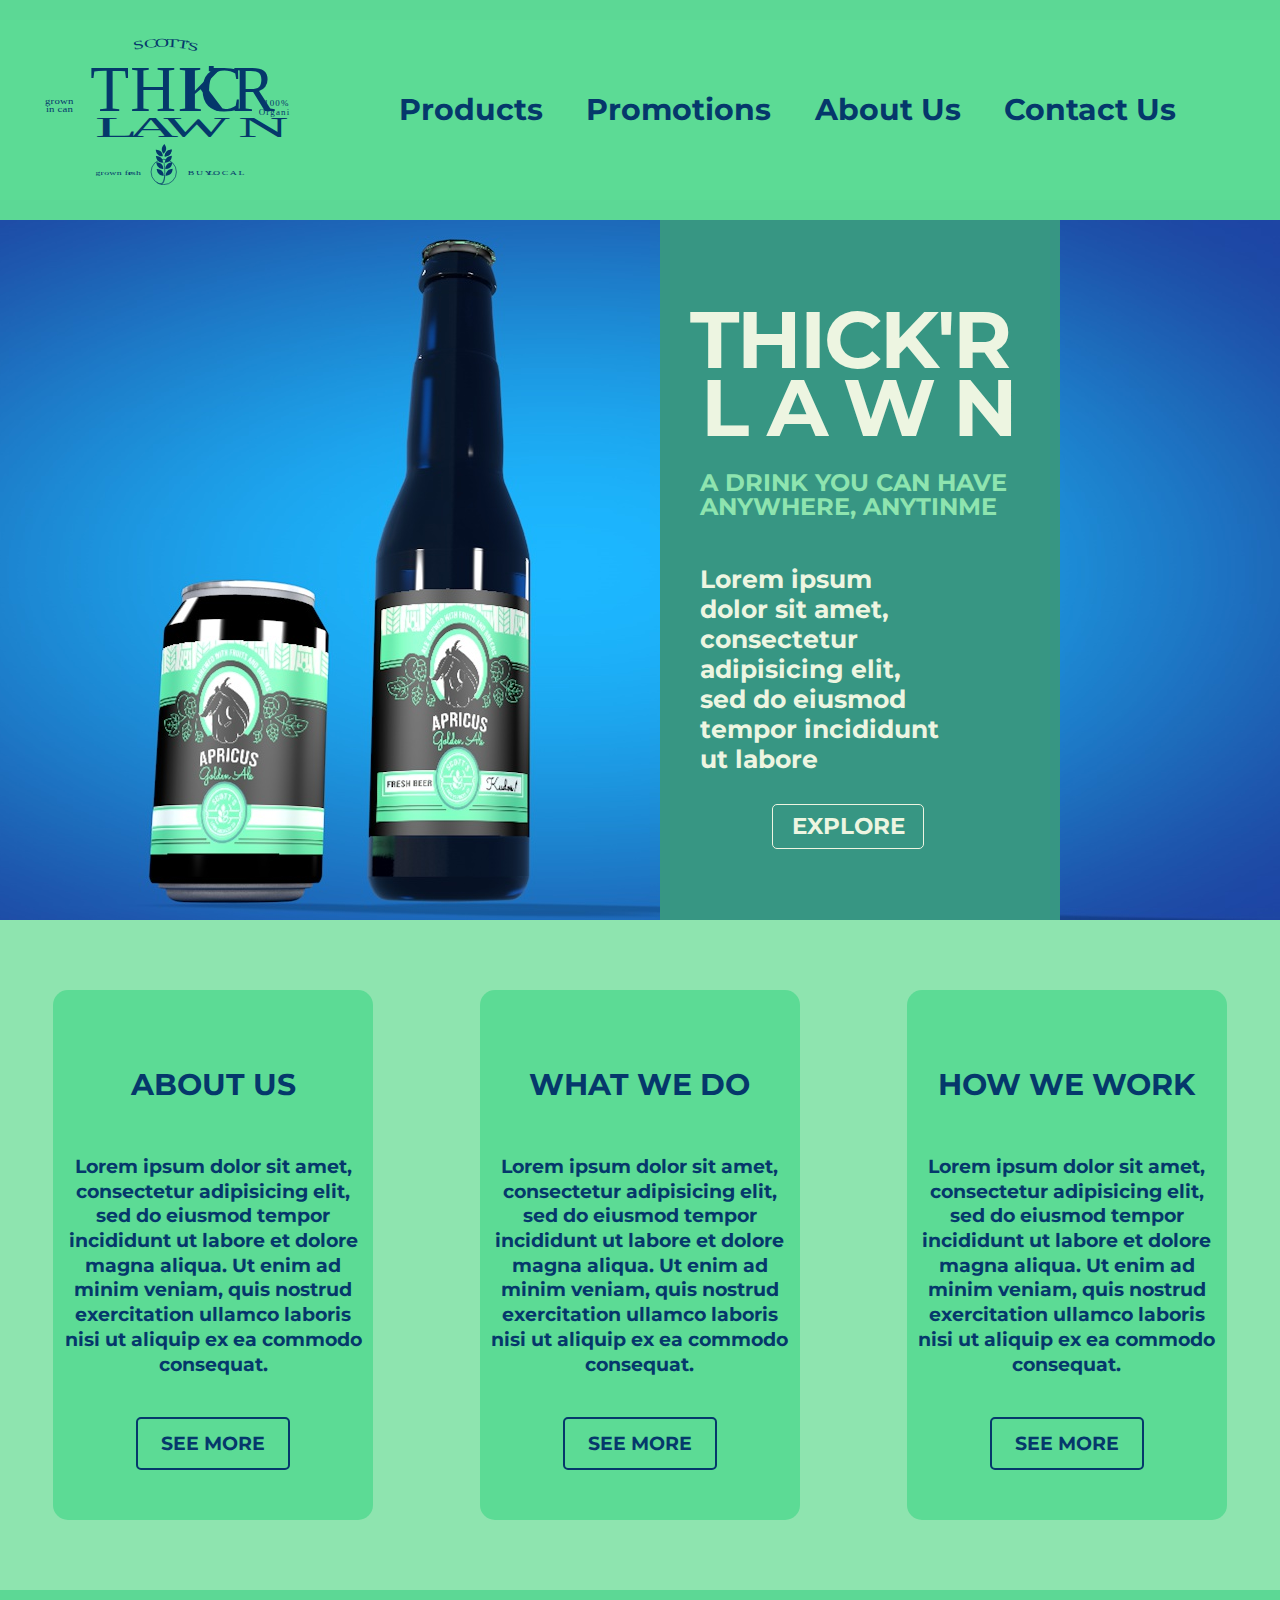
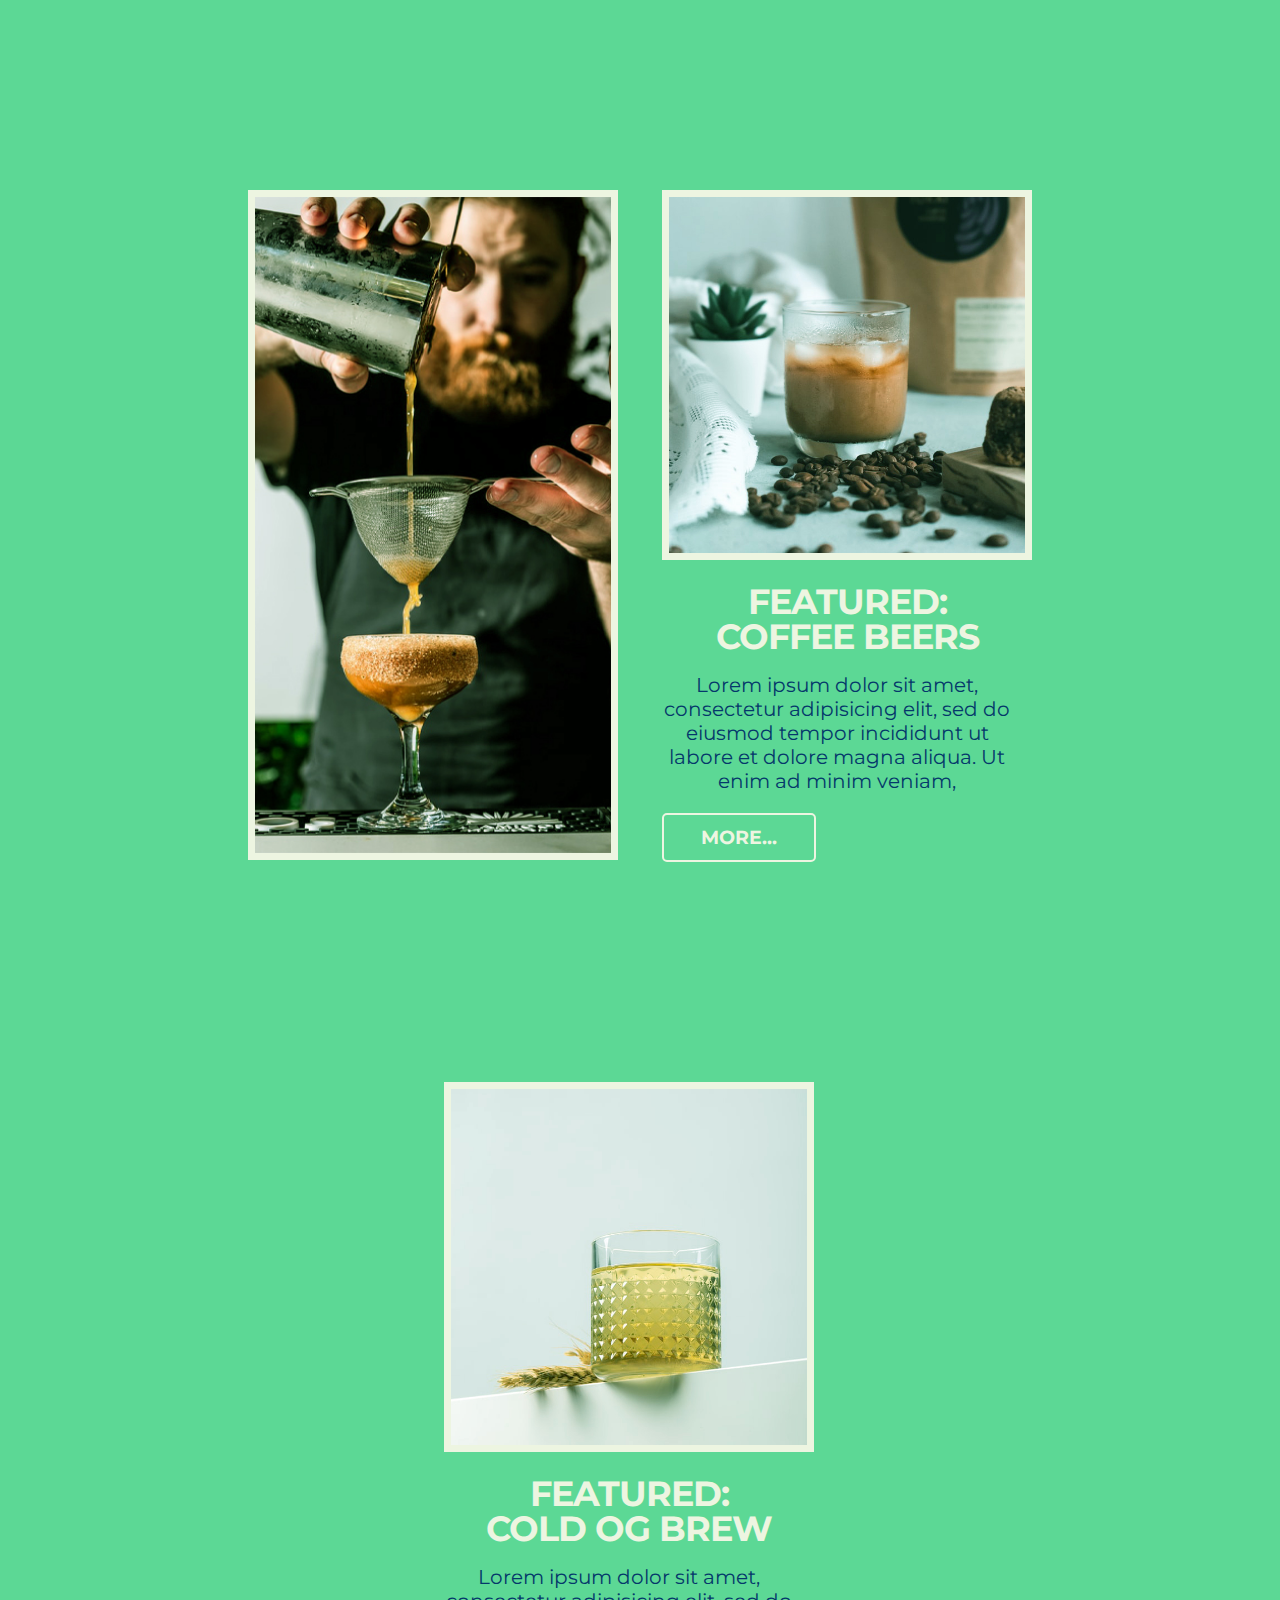
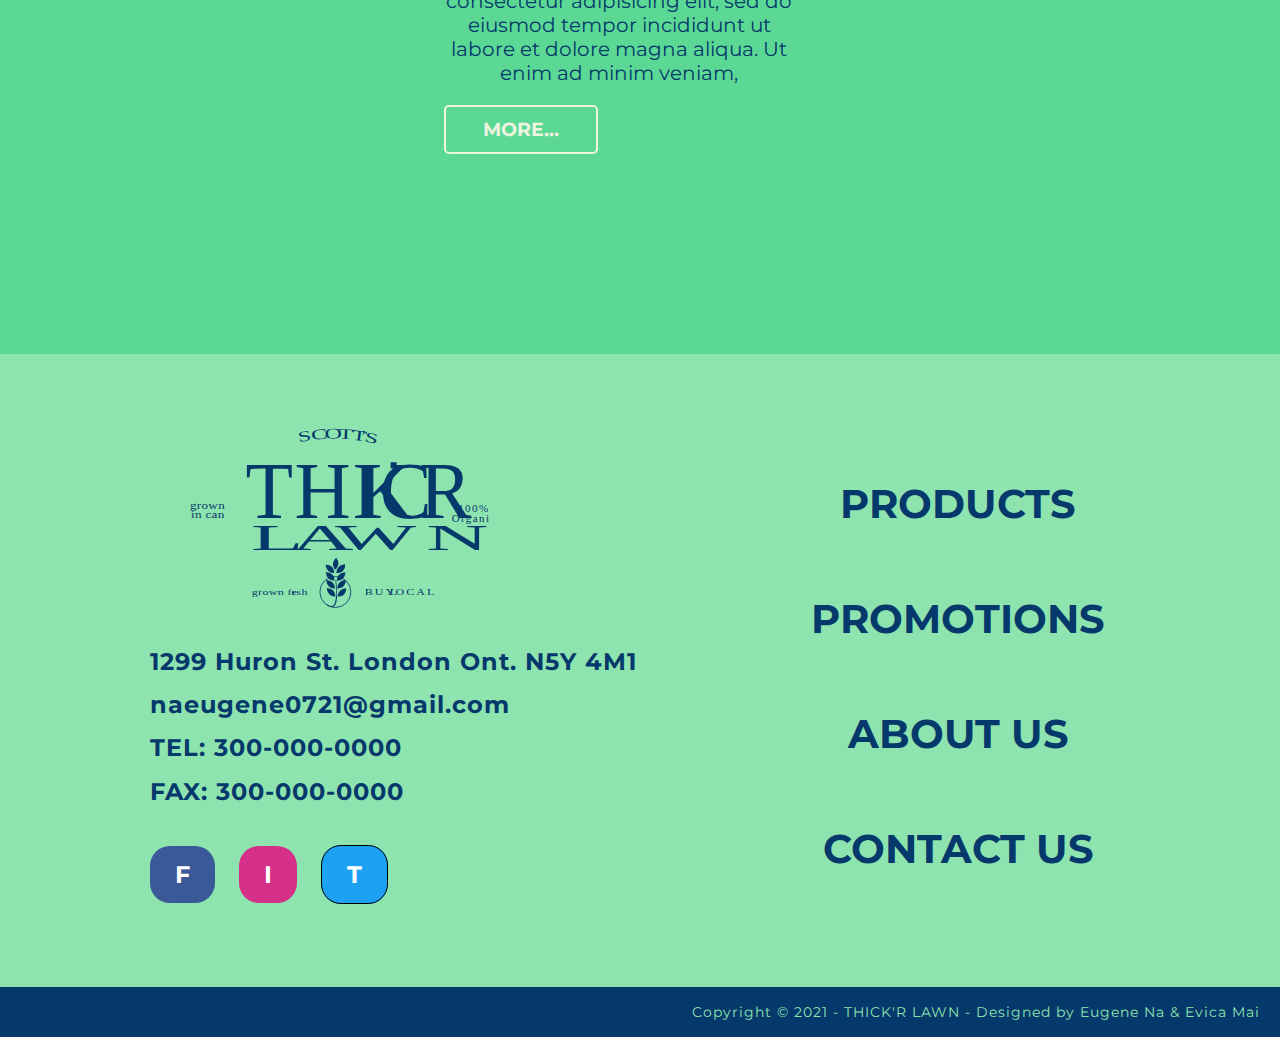
==== index.html @ 29f37a58 "Adding Homepage" ====
<!DOCTYPE html>
<html lang="en">
	<head>
		<meta charset="UTF-8">
		<meta name="viewport" content="width=device-width, initial-scale=1.0" >
		<meta http-equiv="X-UA-Compatible" content="ie=edge">
		<title>THICK'R LAWN</title>
		<link rel="preconnect" href="https://fonts.gstatic.com">
		<link href="https://fonts.googleapis.com/css2?family=Montserrat:wght@500;600&display=swap" rel="stylesheet">
		<link href="css/reset.css" rel="stylesheet" type="text/css">
		<link href="css/main.css" rel="stylesheet" type="text/css">
	</head>
	<body>
	<h1 class="hidden">THICK'R LAWN</h1>
		<!-- Content Goes Here -->

		<div id="container">

			<header id="header">
			<h2 class="hidden">Header</h2>
				<a href="index.html">
					<img src="images/beer_logo.svg" alt="THICK'R LAWN Logo" id="hLogo">
				</a>
				<nav id="mainNav">
				<h3 class="hidden">Main Navigation</h3>
					<ul>
						<li><a href="production.html">Products</a></li>
						<li><a href="promo.html">Promotions</a></li>
						<li><a href="about.html">About Us</a></li>
						<li><a href="contact.html">Contact Us</a></li>
					</ul>
				</nav>
			</header>

<!-- MAIN CONTENTENT STARTS HERE ================================================= -->

			<main>

				<section class="sectionNav">
				<h3 class="hidden">Section Nav</h3>
					<a href="index.html">
						<img src="images/home.svg" alt="Breakfast Icon" id="homeIcon">
					</a>
					<a href="promo.html">
						<img src="images/promotions.svg" alt="Beer Icon" id="promoIcon">
					</a>
					<a href="production.html">
						<img src="images/products.svg" alt="Dessert Icon" id="producIcon">
					</a>
					<a href="contact.html">
						<img src="images/contact_us.svg" alt="Dessert Icon" id="contacIcon">
					</a>
					<a href="about.html">
						<img src="images/about_us.svg" alt="Dessert Icon" id="aboutIcon">
					</a>
				</section>

				<section id="promo">
				<h2 class="hidden">Promo Section</h2>
					<img src="images/beer_promo.jpg" alt="Promo">
					<section id="promoTxt">
					<h3 class="hidden">Promo Text Box</h3>
						<section>
							<h4 class="thickr">THICK'R</h4>
							<h4 class="lawn">LAWN</h4>
							<h4 class="bbm">A DRINK YOU CAN HAVE<br>ANYWHERE, ANYTINME</h4>
							<p>
								Lorem ipsum dolor sit amet, consectetur adipisicing elit, sed do eiusmod
								tempor incididunt ut labore
							</p>
							<a href="promo.html" class="explore">EXPLORE</a>
						</section>						
					</section>
				</section>

				<section id="mPromoTxt">
					<h3 class="hidden">Promo Text Box</h3>
						<section>
							<h4 class="thickr">THICK'R</h4>
							<h4 class="lawn">LAWN</h4>
							<h4 class="bbm">A DRINK YOU CAN HAVE<br>ANYWHERE, ANYTINME</h4>
							<p>
								Lorem ipsum dolor sit amet, consectetur adipisicing elit, sed do eiusmod
								tempor incididunt ut labore
							</p>
							<a href="promo.html" class="explore">EXPLORE</a>
						</section>						
					</section>

				<section class="intro">
				<h2 class="hidden">Home Introduction</h2>
					<section>
						<h2>ABOUT US</h2>
						<p>
							Lorem ipsum dolor sit amet, consectetur adipisicing elit, sed do eiusmod
							tempor incididunt ut labore et dolore magna aliqua. Ut enim ad minim veniam,
							quis nostrud exercitation ullamco laboris nisi ut aliquip ex ea commodo
							consequat.
						</p>
						<a href="about.html" class="learn">SEE MORE</a>
					</section>

					<section>
						<h2>WHAT WE DO</h2>
						<p>
							Lorem ipsum dolor sit amet, consectetur adipisicing elit, sed do eiusmod
							tempor incididunt ut labore et dolore magna aliqua. Ut enim ad minim veniam,
							quis nostrud exercitation ullamco laboris nisi ut aliquip ex ea commodo
							consequat.
						</p>
						<a href="about.html" class="learn">SEE MORE</a>
					</section>

					<section>
						<h2>HOW WE WORK</h2>
						<p>
							Lorem ipsum dolor sit amet, consectetur adipisicing elit, sed do eiusmod
							tempor incididunt ut labore et dolore magna aliqua. Ut enim ad minim veniam,
							quis nostrud exercitation ullamco laboris nisi ut aliquip ex ea commodo
							consequat.
						</p>
						<a href="about.html" class="learn">SEE MORE</a>
					</section>

				</section>

				<section id="product1">
				<h2 class="hidden">Product Section 1</h2>
					<section>
					<h3 class="hidden">Product 1 Image 1</h3>
						<img id="pro1Img1" src="images/product1img1.jpg" alt="Product1 Image1">
					</section>
					<section>
						<img id="pro1Img2" src="images/coffee_beer.jpg" alt="Product1 Image2">
						<h3>FEATURED:<br>COFFEE BEERS</h3>
						<p>
							Lorem ipsum dolor sit amet, consectetur adipisicing elit, sed do eiusmod
							tempor incididunt ut labore et dolore magna aliqua. Ut enim ad minim veniam,
						</p>
						<a href="production.html" id="more1">MORE...</a>
					</section>
				</section>
				<section id="product2">
				<h2 class="hidden">Product Section 2</h2>
					<section>
						<img id="pro2Img1" src="images/distilled_beer.jpg" alt="Product1 Image2">
						<h3>FEATURED:<br>COLD OG BREW</h3>
						<p>
							Lorem ipsum dolor sit amet, consectetur adipisicing elit, sed do eiusmod
							tempor incididunt ut labore et dolore magna aliqua. Ut enim ad minim veniam,
						</p>
						<a href="production.html" id="more2">MORE...</a>
					</section>	
					<section>
					<h3 class="hidden">Product 2 Image 2</h3>
						<img id="pro2Img2" src="images/product2img2.jpg" alt="Product2 Image2">
					</section>		
				</section>					

			</main>

<!--  MAIN CONTENT ENDS HERE ===================================================== -->

			<footer id="footer">
			<h2 class="hidden">Footer</h2>
				<section>
				<h3 class="hidden">Services</h3>
					<a href="index.html">
						<img src="images/beer_logo.svg" alt="THICK'R LAWN Logo" id="fLogo">
					</a>
					<p>
						1299 Huron St. London Ont. N5Y 4M1<br>
						naeugene0721@gmail.com<br>
						TEL: 300-000-0000<br>
						FAX: 300-000-0000<br>
					</p>
					<nav id="mediaIcons">
					<h3 class="hidden">Social Media Icons</h3>
						<ul>
							<li><a href="https://www.facebook.com/" id="fb">F</a></li>
							<li><a href="https://www.instagram.com/" id="in">I</a></li>
							<li><a href="https://twitter.com/" id="tw">T</a></li>
						</ul>
					</nav>
				</section>
				<nav id="footerNav">
				<h3 class="hidden">Footer Navigation</h3>
					<ul>
						<li><a href="production.html">PRODUCTS</a></li>
						<li><a href="promo.html">PROMOTIONS</a></li>
						<li><a href="about.html">ABOUT US</a></li>
						<li><a href="contact.html">CONTACT US</a></li>
					</ul>
				</nav>
			</footer>

			<section id="bottomBr">
				<h2>Copyright &copy; 2021 - THICK'R LAWN - Designed by Eugene Na & Evica Mai</h2>
			</section>

		</div>

		<script src="js/main.js"></script>
	</body>
</html>
---- css/main.css ----
.hidden {
	display:none;
}

body {
	font-family: 'Montserrat', Helvetica, sans-serif;
	font-weight: 400;
	font-size: 14px;
	color: #000;
	background-color: #5CD895;
}

#container {
	margin: 0 auto;
	background-color: #5CD895;
	display: flex;
	flex-direction: column;
	max-width: 100%;
}

a {
	text-decoration: none;
}



/*  HEADER =========================================================================*/



#header {
	display: flex;
	flex-direction: row;
	justify-content: center;
	background-color: #5CDB95;
	margin-top: 20px;
	margin-bottom: 20px;
}

#hLogo {
	margin: 10px auto 10px auto;
	display: block;
	height: 200px;
	padding: 5px 5px 5px 5px;
	transition: all .15s ease-in-out;
}

#mainNav {
	display: none;
}

.sectionNav {
	display: flex;
	position: sticky;
	top: 0;
	justify-content: space-evenly;
	background: #8EE4AF;
	opacity: 0.8;
	border: #5CDB95 solid 2px;
}

#homeIcon {
	margin: 12px auto 10px auto;
	display: block;
	width: 40px;
}

#promoIcon {
	margin: 12px auto 10px auto;
	display: block;
	width: 32px;
}

#producIcon {
	margin: 12px auto 10px auto;
	display: block;
	width: 46px;
}

#contacIcon {
	margin: 12px auto 10px auto;
	display: block;
	width: 48px;
}

#aboutIcon {
	margin: 12px auto 10px auto;
	display: block;
	width: 52px;
}

#promo {
	display: none;
}

/*#promo {
	height: 240px;
	background-image: url(../img/golf-course-m.jpg);
	background-repeat: no-repeat;
	background-size: cover;
	background-position: center;
	width: 100%;
}*/

#mPromoTxt {
	display: flex;
	flex-direction: row;
	justify-content: center;
	background-color: #379683;
	width: 100%;
	height: 700px;
	margin: 0 auto;
}

.thickr {
	margin: 80px 0px 0px 30px;
	letter-spacing: -2px;
	font-size: 80px;
	font-weight: bold;
	color: #EDF5E1;	
}

.lawn {
	font-size: 80px;
	font-weight: bold;
	margin-left: 41px;
	letter-spacing: 18px;
	line-height: 0.7;
	color: #EDF5E1;	
}

.bbm {
	font-size: 24px;
	font-weight: bold;
	margin: 35px 0px 0px 40px; 
	color: #8EE4AF;	
}

#mPromoTxt p {
	text-align: center;
	margin: 30px auto;
	line-height: 1.2;
	font-size: 25px;
	font-weight: bold;
	width: 240px;
	color: #EDF5E1;
	/*border: 1px solid #000;*/
}

.explore {
	margin: 30px auto 0px auto;
	display: block;
	width: 150px;
	font-size: 23px;
	font-weight: bold;
	color: #EDF5E1;
	text-align: center;
	border: 1px solid #EDF5E1;
	border-radius: 5px;
	padding-top: 10px;
	padding-bottom: 10px;
	transition: all .2s ease-in-out;
}

.explore:hover {
    -webkit-transform: scale(1.1, 1.1);
    -moz-transform: scale(1.1, 1.1);
	background-color: #5CDB95;
	border: 1px solid #05386b;
	color: #05386b;
}

.intro {
	background-color: #8EE4AF;
	display: flex;
	flex-direction: column;
	width: 100%;
	justify-content: center;
	margin: 0 auto;
}

.intro section {
	margin: 70px auto;
	width: 320px;
	background-color: #5CDB95;
	/*border: 2px solid #05386b;*/
	border-radius: 15px;
}

.intro h2 {
	font-size: 30px;
	font-weight: bold;
	text-align: center;
	color: #05386b;
	margin-top: 80px;
	margin-bottom: 55px;
}

.intro p {
	color: #05386b;
	text-align: center;
	font-weight: bold;
	line-height: 1.3;
	margin-right: 10px;
	margin-left: 10px;
	font-size: 19px;
}

.learn {
	margin: 40px auto 50px auto;
	display: block;
	width: 150px;
	color: #05386b;
	text-align: center;
	font-size: 19px;
	font-weight: bold;
	border: 2px solid #05386b;
	border-radius: 5px;
	padding-top: 15px;
	padding-bottom: 15px;
	transition: all .2s ease-in-out;
}

.learn:hover {
    -webkit-transform: scale(1.1, 1.1);
    -moz-transform: scale(1.1, 1.1);
	background-color: #fff;
	color: #000;
}

#product1 {
	display: flex;
	width: 100%;
	justify-content: center;
	margin: 0 auto;
}

#pro1Img1 {
	display: none;
}

#pro1Img2 {
	width: 356px;
	height: 356px;
	margin: 200px auto 0px auto;
	border: 7px solid #379683;
}

#product1 h3 {
	margin: 22px auto 19px auto;
	letter-spacing: -1px;
	text-align: center;
	font-size: 35px;
	font-weight: bold;
	color: #EDF5E1;	
}

#product1 p {
	width: 350px;
	margin: 0px auto 18px auto;
	line-height: 1.2;
	text-align: center;
	font-size: 20px;
	color: #05386b;
}

#more1 {
	margin: 20px auto 0px auto;
	display: block;
	width: 150px;
	color: #EDF5E1;
	text-align: center;
	font-size: 19px;
	font-weight: bold;
	border-radius: 5px;
	border: 2px solid #EDF5E1;
	padding-top: 13px;
	padding-bottom: 13px;
	transition: all .2s ease-in-out;
}

#more1:hover {
    -webkit-transform: scale(1.1, 1.1);
    -moz-transform: scale(1.1, 1.1);
	background-color: #8EE4AF;
	color: #000;
}
/*=======================================*/
#product2 {
	display: flex;
	flex-direction: row;
	width: 100%;
	justify-content: center;
	margin: 0 auto;
}

#product2 h3 {
	margin: 22px auto 19px auto;
	letter-spacing: -1px;
	text-align: center;
	font-size: 35px;
	font-weight: bold;
	color: #EDF5E1;	
}

#product2 p {
	width: 350px;
	margin: 0px auto 18px auto;
	line-height: 1.2;
	text-align: center;
	font-size: 20px;
	color: #05386b;
}

#pro2Img1 {
	width: 356px;
	height: 356px;
	margin: 200px auto 0px auto;
	border: 7px solid #379683;
}

#pro2Img2 {
	display: none;
}

#more2 {
	margin: 20px auto 200px auto;
	display: block;
	width: 150px;
	color: #EDF5E1;
	text-align: center;
	font-size: 19px;
	font-weight: bold;
	border: 2px solid #EDF5E1;
	border-radius: 5px;
	padding-top: 13px;
	padding-bottom: 13px;
	transition: all .2s ease-in-out;
}

#more2:hover {
    -webkit-transform: scale(1.1, 1.1);
    -moz-transform: scale(1.1, 1.1);
	background-color: #8EE4AF;
	color: #000;
}

@media screen and (min-width: 1080px) {

	#header {
		display: flex;
		flex-direction: row;
		justify-content: space-evenly;
		background-color: #5CDB95;
		/*border: 2px solid #000;*/
	}

	#hLogo {
		margin: 10px 0px 10px 40px;
		display: block;
		height: 150px;	
		padding: 5px 5px 5px 5px;
		transition: all .15s ease-in-out;
	}

	#hLogo:hover {
		/*-webkit-transform: scale(1.03, 1.03);
		-moz-transform: scale(1.03, 1.03);*/
		background-color: #8EE4AF;
	}

	.sectionNav {
		display: none;
	}

	#mainNav {
		display: block;
		width: 100%;
	}

	#mainNav ul {
		text-align: center;
		display: block;
		font-weight: bold;
		margin: 75px auto;
		flex-direction: row;
		justify-content: space-evenly;
	}

	#mainNav ul li {
		display: inline;
		margin: 2%;
		font-size: 30px;
	}

	#mainNav ul li a {
		color: #05386b;
		transition: all .15s ease-in-out;
	}

	#mainNav ul li a:hover {
		font-weight: bold;
		color: #EDF5E1;
		border-bottom: 3px solid #379683;
		padding-bottom: 5px;
	}



	/*  MAIN CONTENTS ==================================================================*/


	/*HOMEPAGE =========================================================================*/

	/*Promotion Section ======================*/

	#promo {
		display: flex;
		flex-direction: row;
		justify-content: flex-end;
		position: relative;
		width: 100%;
		margin: auto;
	}

	/*#promo {
		height: 240px;
		background-image: url(../img/golf-course-m.jpg);
		background-repeat: no-repeat;
		background-size: cover;
		background-position: center;
		width: 100%;
	}*/

	#mPromoTxt {
		display: none;
	}

	#promoTxt {
		position: absolute;
		display: flex;
		flex-direction: row;
		justify-content: flex-start;
		background-color: #379683;
		width: 400px;
		height: 700px;
		margin: 0 auto;
		margin-right: 220px;
	}

	#thickr {
		margin: 80px 0px 0px 30px;
		letter-spacing: -2px;
		font-size: 80px;
		font-weight: bold;
		color: #EDF5E1;	
	}

	#lawn {
		font-size: 80px;
		font-weight: bold;
		margin-left: 41px;
		letter-spacing: 18px;
		line-height: 0.7;
		color: #EDF5E1;	
	}

	#bbm {
		font-size: 24px;
		font-weight: bold;
		margin: 35px 0px 0px 40px; 
		color: #8EE4AF;	
	}

	#promoTxt p {
		margin: 45px 0px 0px 40px;
		line-height: 1.2;
		font-size: 25px;
		font-weight: bold;
		width: 240px;
		color: #EDF5E1;
		/*border: 1px solid #000;*/
	}

	#explore {
		margin: 30px 0px 0px 40px;
		display: block;
		width: 150px;
		font-size: 23px;
		font-weight: bold;
		color: #EDF5E1;
		text-align: center;
		border: 1px solid #EDF5E1;
		border-radius: 5px;
		padding-top: 10px;
		padding-bottom: 10px;
		transition: all .2s ease-in-out;
	}

	#explore:hover {
	    -webkit-transform: scale(1.1, 1.1);
	    -moz-transform: scale(1.1, 1.1);
		background-color: #5CDB95;
		border: 1px solid #05386b;
		color: #05386b;
	}

	/* INTRODUCTION SECTION ======================*/

	.intro {
		background-color: #8EE4AF;
		display: flex;
		flex-direction: row;
		width: 100%;
		justify-content: center;
		margin: 0 auto;
	}

	.intro section {
		margin: 70px auto;
		width: 320px;
		background-color: #5CDB95;
		/*border: 2px solid #05386b;*/
		border-radius: 15px;
	}

	.intro h2 {
		font-size: 30px;
		font-weight: bold;
		text-align: center;
		color: #05386b;
		margin-top: 80px;
		margin-bottom: 55px;
	}

	.intro p {
		color: #05386b;
		text-align: center;
		font-weight: bold;
		line-height: 1.3;
		margin-right: 10px;
		margin-left: 10px;
		font-size: 19px;
	}

	.learn {
		margin: 40px auto 50px auto;
		display: block;
		width: 150px;
		color: #05386b;
		text-align: center;
		font-size: 19px;
		font-weight: bold;
		border: 2px solid #05386b;
		border-radius: 5px;
		padding-top: 15px;
		padding-bottom: 15px;
		transition: all .2s ease-in-out;
	}

	.learn:hover {
	    -webkit-transform: scale(1.1, 1.1);
	    -moz-transform: scale(1.1, 1.1);
		background-color: #fff;
		color: #000;
	}

	/* PROMOTION SECTION =========================*/

	#product1 {
		display: flex;
		flex-direction: row;
		width: 100%;
		justify-content: center;
		margin: 0 auto;
	}

	#pro1Img1 {
		display: block;
		width: 356px;
		height: 656px;
		margin: 200px 22px 22px 0px;
		border: 7px solid #EDF5E1;
	}

	#pro1Img2 {
		width: 356px;
		height: 356px;
		margin: 200px 0px 0px 22px;
		border: 7px solid #EDF5E1;
	}

	#product1 h3 {
		margin: 22px 0px 19px 22px;
		letter-spacing: -1px;
		font-size: 35px;
		font-weight: bold;
		color: #EDF5E1;	
	}

	#product1 p {
		width: 350px;
		margin: 0px 0px 18px 22px;
		line-height: 1.2;
		font-size: 20px;
		color: #05386b;
	}

	#more1 {
		margin: 20px 0px 0px 22px;
		display: block;
		width: 150px;
		color: #EDF5E1;
		text-align: center;
		font-size: 19px;
		font-weight: bold;
		border-radius: 5px;
		border: 2px solid #EDF5E1;
		padding-top: 13px;
		padding-bottom: 13px;
		transition: all .2s ease-in-out;
	}

	#more1:hover {
	    -webkit-transform: scale(1.1, 1.1);
	    -moz-transform: scale(1.1, 1.1);
		background-color: #bcc783;
		color: #000;
	}
	/*=======================================*/
	#product2 {
		display: flex;
		flex-direction: row;
		width: 100%;
		justify-content: center;
		margin: 0 auto;
	}

	#product2 h3 {
		margin: 22px 22px 19px 0px;
		letter-spacing: -1px;
		font-size: 35px;
		font-weight: bold;
		color: #EDF5E1;	
	}

	#product2 p {
		width: 350px;
		margin: 0px 22px 18px 0px;
		line-height: 1.2;
		font-size: 20px;
		color: #05386b;
	}

	#pro2Img1 {
		width: 356px;
		height: 356px;
		margin: 200px 22px 0px 0px;
		border: 7px solid #EDF5E1;
	}

	#pro2Img2 {
		width: 356px;
		height: 656px;
		margin: 200px 0px 200px 22px;
		border: 7px solid #EDF5E1;
	}

	#more2 {
		margin: 20px 0px 200px 0px;
		display: block;
		width: 150px;
		color: #EDF5E1;
		text-align: center;
		font-size: 19px;
		font-weight: bold;
		border: 2px solid #EDF5E1;
		border-radius: 5px;
		padding-top: 13px;
		padding-bottom: 13px;
		transition: all .2s ease-in-out;
	}

	#more2:hover {
	    -webkit-transform: scale(1.1, 1.1);
	    -moz-transform: scale(1.1, 1.1);
		background-color: #bcc783;
		color: #000;
	}

}



/*  CONTACTUS PAGE =================================================================*/



#contact {
	display: flex;
	flex-direction: row;
	justify-content: center;
	background-color: #a5dad2;
	width: 1200px;
	border: 5px solid #000;
	border-radius: 5px;
	margin: 0 auto;
	margin-top: 60px;
	margin-bottom: 60px;
}

#contactForm {
	display: flex;
	flex-direction: column;
	justify-content: flex-start;
	margin-left: auto;
}

#contactForm h3 {
	margin: 120px 0px 22px 0px;
	letter-spacing: -1px;
	font-size: 35px;
	color: #000;	
}

#fname {
	margin-bottom: 20px;
	font-size: 16px;		
	border: 3px solid #2db09d;
	border-radius: 5px;
	width: 350px;
	padding: 10px 20px;
}

#fname:hover {
	border: 3px solid #000;
}

#lname {
	margin-bottom: 20px;
	font-size: 16px;		
	border: 3px solid #2db09d;
	border-radius: 5px;
	width: 350px;
	padding: 10px 20px;	
}

#lname:hover {
	border: 3px solid #000;
}

#email {
	margin-bottom: 20px;
	font-size: 16px;	
	border: 3px solid #2db09d;
	border-radius: 5px;
	width: 350px;
	padding: 10px 20px;	
}

#email:hover {
	border: 3px solid #000;
}

#pwd {
	margin-bottom: 20px;
	font-size: 16px;		
	border: 3px solid #2db09d;
	border-radius: 5px;
	width: 350px;
	padding: 10px 20px;	
}

#pwd:hover {
	border: 3px solid #000;
}

#phone {
	margin-bottom: 20px;
	font-size: 16px;
	border: 3px solid #2db09d;
	border-radius: 5px;
	width: 350px;
	padding: 10px 20px;	
}

#phone:hover {
	border: 3px solid #000;
}

#comments {
	margin-bottom: 20px;
	border: 3px solid #2db09d;
	border-radius: 5px;
	width: 350px;
	height: 300px;
	padding: 10px 20px;	
}

#comments:hover {
	border: 3px solid #000;
}

textarea {
	resize: none;
}

#submitBtn {
	margin: 0px 0px 120px 0px;
	display: block;
	width: 150px;
	background-color: #6f8208;
	color: #fff;
	text-align: center;
	font-size: 19px;
	font-weight: bold;
	border: 1px solid #6f8208;
	border-radius: 5px;
	padding-top: 15px;
	padding-bottom: 15px;
	transition: all .2s ease-in-out;
}

#submitBtn:hover {
	border: 1px solid #bcc783;
	cursor: pointer;
	background-color: #bcc783;
	color: #000;
}
/*===================================*/
#googleMap {
	display: flex;
	flex-direction: row;
	justify-content: center;
	margin: 0 auto;
	margin-top: 120px;
	margin-bottom: 120px;
	height: 695px;
	border: 5px solid #2db09d;
	border-radius: 5px;
}



/* ABOUT US PAGE ===================================================================*/



#aHero {
	position: relative;
	display: flex;
	flex-direction: row;
	justify-content: flex-end;
	width: 1447px;
	height: 700px;
	background-color: #091f16;
	margin: 0 auto;
}

#aHeroTxt {
	position: absolute;
	display: flex;
	flex-direction: row;
	justify-content: flex-start;
	background-color: #091f16;
	opacity: 0.9;
	width: 400px;
	height: 700px;
	margin: 0 auto;
	margin-right: 300px;
}

#aboutH {
	margin: 100px 0px 0px 25px;
	color: #fff;
	font-size: 150px;
}

#usH {
	margin: 15px 0px 0px 8px;
	color: #fff;
	font-size: 350px;
	font-weight: bold;
}

/* ABOUT INTRODUCTION SECTION ===============*/

#aIntro {
	background-color: #2db09d;
	display: flex;
	flex-direction: row;
	width: 1447px;
	justify-content: center;
	margin: 0 auto;
}

#aIntro section {
	margin: 0 auto;
	margin-top: 80px;
	margin-bottom: 80px;
}

#aIntro h3 {
	font-size: 65px;
	font-weight: bold;
	letter-spacing: 2px;
	text-align: center;
	margin: 30px 0px 50px 0px;
}

#aIntro p {
	text-align: justify;
	line-height: 1.6;
	font-size: 23px;
	width: 900px;
	margin: 0 auto;
	margin-bottom: 30px;
}

#aboutImg {
	display: flex;
	flex-direction: row;
	justify-content: flex-start;	
	width: 1447px;
	height: 400px;
	margin: 0 auto;
}

/* ABOUT SECTION ============================*/

#about1 {
	display: flex;
	flex-direction: row;
	width: 1447px;
	justify-content: center;
	margin: 0 auto;
}

#about1h {
	margin: 150px 22px 35px 0px;
	letter-spacing: -1px;
	font-size: 70px;
	font-weight: bold;
	color: #000;	
}

#about1 p {
	width: 420px;
	margin-right: 22px;
	line-height: 1.6;
	font-size: 20px;
	color: #54610c;
}

#about1Img {
	width: 426px;
	height: 426px;
	margin: 140px 0px 22px 22px;
}
/*=======================================*/
#about2 {
	display: flex;
	flex-direction: row;
	width: 1447px;
	justify-content: center;
	margin: 0 auto;
}

#about2Img {
	width: 426px;
	height: 426px;
	margin: 140px 22px 140px 0px;
}

#about2h {
	margin: 150px 0px 35px 22px;
	letter-spacing: -1px;
	font-size: 70px;
	font-weight: bold;
	color: #6f8208;	
}

#about2 p {
	width: 420px;
	margin: 0px 0px 0px 22px;
	line-height: 1.6;
	font-size: 20px;
	color: #000;
}



/* PROMOTIONS PAGE =================================================================*/



#pHero {
	display: flex;
	flex-direction: row;
	justify-content: flex-end;
	width: 1447px;
	height: 700px;
	margin: 0 auto;
}

#pHeroImg {
	display: block;
	position: relative;
	width: 1447px;
	height: 700px;
}

#pHeroTxt{
	position: absolute;
	background-color: #2db09d;
	display: flex;
	flex-direction: row;
	width: 800px;
	height: 550px;
	justify-content: flex-start;
	margin: 0 auto;
	margin-top: 20px;
	margin-right: 30px;
}

#pHeroTxt p {
	margin: 150px 0px 5px 30px;
	line-height: 0.95;
	font-size: 150px;
	color: #fff;
}

#pHeroTxt h4 {
	font-size: 50px;
	margin-left: 37px;
	line-height: 0.7;
	color: #000;
}

#promoimg {
	display: flex;
	flex-direction: row;
	justify-content: flex-start;	
	width: 1447px;
	height: 600px;
	margin: 0 auto;
}

#promos {
	display: flex;
	flex-direction: row;
	width: 1447px;
	justify-content: center;
	margin: 0 auto;
	margin-bottom: 140px;
}

#promosH1 {
	margin: 150px 22px 35px 0px;
	font-size: 40px;
	font-weight: bold;
	color: #000;	
}

#promosH2 {
	margin: 70px 22px 35px 0px;
	font-size: 40px;
	font-weight: bold;
	color: #000;
}

#promos p {
	width: 600px;
	margin: 0px 22px 35px 0px;
	line-height: 1.6;
	font-size: 20px;
	color: #54610c;
}

#promosImg {
	width: 606px;
	height: 696px;
	margin: 140px 0px 0px 22px;
}

#svgIcons {
	display: flex;
	flex-direction: column;
	justify-content: flex-start;
	background-color: #2db09d;
}

#waic {
	margin: 0 auto;
	margin-top: 80px;
	font-size: 100px;
	font-weight: bold;
	color: #fff;
}

#wwiwt {
	margin: 0 auto;
	margin-top: 10px;
	font-size: 46px;
	color: #fff;
}

#icons {
	display: flex;
	flex-direction: row;
	width: 1447px;
	justify-content:flex-start;
}

#icons a {
	margin: 0 auto;
	margin-left: 50px;
	margin-top: 20px;
	margin-bottom: 60px;
	width: 320px;
	transition: all .15s ease-in-out;
}

#icons a:hover {
	-webkit-transform: scale(1.1, 1.1);
	-moz-transform: scale(1.1, 1.1);
}

#brIcon {
	display: block;
	height: 275px;
	margin: 60px 0px 40px 22px;
	padding: 10px 10px 10px 10px;
	background-color: #2db09d;
	transition: all .15s ease-in-out;
}

#beIcon {
	display: block;
	margin: 60px 0px 40px 22px;
	padding: 10px 10px 10px 10px;
	background-color: #2db09d;
	transition: all .15s ease-in-out;
}

#deIcon {
	display: block;
	height: 280px;
	margin: 60px 0px 40px 0px;
	padding: 10px 10px 10px 10px;
	background-color: #2db09d;
	transition: all .15s ease-in-out;
}



/* PRODUCTION PAGE =================================================================*/



#productHero {
	position: relative;
	display: flex;
	flex-direction: row;
	justify-content: flex-start;
	width: 1447px;
	height: 700px;
	background-color: #091f16;
	margin: 0 auto;
}

#productHeroTxt {
	position: absolute;
	display: flex;
	flex-direction: row;
	justify-content: flex-start;
	width: 1400px;
	height: 500px;
	margin: 120px 0px 0px 10px;
}

#premDrnk {
	position: absolute;
	-webkit-text-stroke: 2px black;
	-moz-text-stroke: 2px black;
	margin: 75px 0px 0px 110px;
	color: #fff;
	font-size: 90px;
}

#premDrnk2 {
	margin: 118px 0px 0px 110px;
	color: #000;
	font-size: 90px;
}

#productHeroTxt p {
	margin: 25px 0px 0px 110px;
	line-height: 1.7;
	letter-spacing: 1px;
	width: 500px;
	color: #fff;
	font-size: 25px;
	font-weight: bold;
}

/* ABOUT INTRODUCTION SECTION ===============*/

.productSec {
	display: flex;
	flex-direction: row;
	width: 1447px;
	justify-content: space-evenly;
	margin: 0 auto;
}

.productSec section {
	margin-left: 80px;
	margin-top: 80px;
	width: 320px;
}

.productSec h2 {
	font-size: 35px;
	font-weight: bold;
	letter-spacing: 1px;
	color: #081f11;
	margin-top: 20px;
	margin-bottom: 20px;
}

.productSec p {
	font-size: 35px;
}

.products {
	width: 300px;
	height: 300px;
}

.order {
	margin: 20px 0px 80px 0px;
	display: block;
	width: 150px;
	background-color: #2db09d;
	color: #000;
	text-align: center;
	font-size: 19px;
	font-weight: bold;
	letter-spacing: 1px;
	border-radius: 5px;
	padding-top: 15px;
	padding-bottom: 15px;
	transition: all .2s ease-in-out;
}

.order:hover {
    -webkit-transform: scale(1.1, 1.1);
    -moz-transform: scale(1.1, 1.1);
	background-color: #bcc783;
	color: #000;
}



/*  FOOTER =========================================================================*/



#footer {
	display: none;
}

@media screen and (min-width: 1080px) {

	#footer {
		width: 100%;
		background-color: #8EE4AF;
		margin: 0 auto;
		display: flex;
		flex-direction: row;
		justify-content: space-evenly;
	}

	#fLogo {
		display: block;
		width: 300px;
		margin: 60px 0px 22px 30px;
		padding: 10px 10px 10px 10px;
		transition: all .15s ease-in-out;
	}

	#fLogo:hover {
	    -webkit-transform: scale(1.03, 1.03);
	    -moz-transform: scale(1.03, 1.03);
		cursor: pointer;
		background-color: #5CDB95;
	}

	#footer p {
		text-align: justify;
		line-height: 1.8;
		letter-spacing: 1px;
		font-size: 24px;
		font-weight: bold;
		color: #05386B;
	}

	#mediaIcons {
		margin: 50px 0px 100px 0px;
	}

	#mediaIcons ul li {
		display: block;
		display: inline;
		margin-right: 20px;
	}

	#fb {
		display: block;
		background-color: #3b5998;
		color: #fff;
		font-size: 24px;
		font-weight: bold;
		border-radius: 20px;
		padding: 14px 25px 14px 25px;
		display: inline;
		transition: all .2s ease-in-out;
	}

	#fb:hover {
		background-color: #5e86d9;
		color: #000;
	}

	#in {
		display: block;
		background-color: #d53088;
		color: #fff;
		font-size: 24px;
		font-weight: bold;
		border-radius: 20px;
		padding: 14px 25px 14px 25px;
		display: inline;
		transition: all .2s ease-in-out;
	}

	#in:hover {
		background-color: #ef76b7;
		color: #000;
	}

	#tw {
		display: block;
		background-color: #1da1f2;
		color: #fff;
		font-size: 24px;
		font-weight: bold;
		border: 1px solid #000;
		border-radius: 20px;
		padding: 14px 25px 14px 25px;
		display: inline;
		transition: all .2s ease-in-out;
	}

	#tw:hover {
		background-color: #9dd2f3;
		border: 1px solid #9dd2f3;
		color: #000;
	}

	#footerNav {
		margin: 70px 0px 70px 0px;
	}

	#footerNav ul li a {
		display: block;
		background-color: #8EE4AF;
		color: #05386B;
		font-size: 40px;
		font-weight: bold;
		text-align: center;
		margin-top: 45px;
		border-radius: 20px;
		padding: 15px 25px 15px 25px;
		transition: all .2s ease-in-out;
	}

	#footerNav ul li a:hover {
	    -webkit-transform: scale(1.1, 1.1);
	    -moz-transform: scale(1.1, 1.1);    
		background-color: #5CDB95;
		color: #000;
	}

}



/*  BOTTOM BAR ========================================================================*/



#bottomBr {
	margin: 0 auto;
	width: 100%;
	height: 30px;
	line-height: 30px;
	background-color: #05386B;
}

#bottomBr h2 {
	display: flex;
	flex-direction: row;
	justify-content: flex-end;
	letter-spacing: 1px;
	margin-right: 20px;
	font-size: 10px;
	color: #8EE4AF;
}

@media screen and (min-width: 1080px) {

	#bottomBr {
		margin: 0 auto;
		width: 100%;
		height: 50px;
		line-height: 50px;
		background-color: #05386B;
	}

	#bottomBr h2 {
		display: flex;
		flex-direction: row;
		justify-content: flex-end;
		letter-spacing: 1px;
		margin-right: 20px;
		font-size: 14px;
		color: #8EE4AF;
	}

}
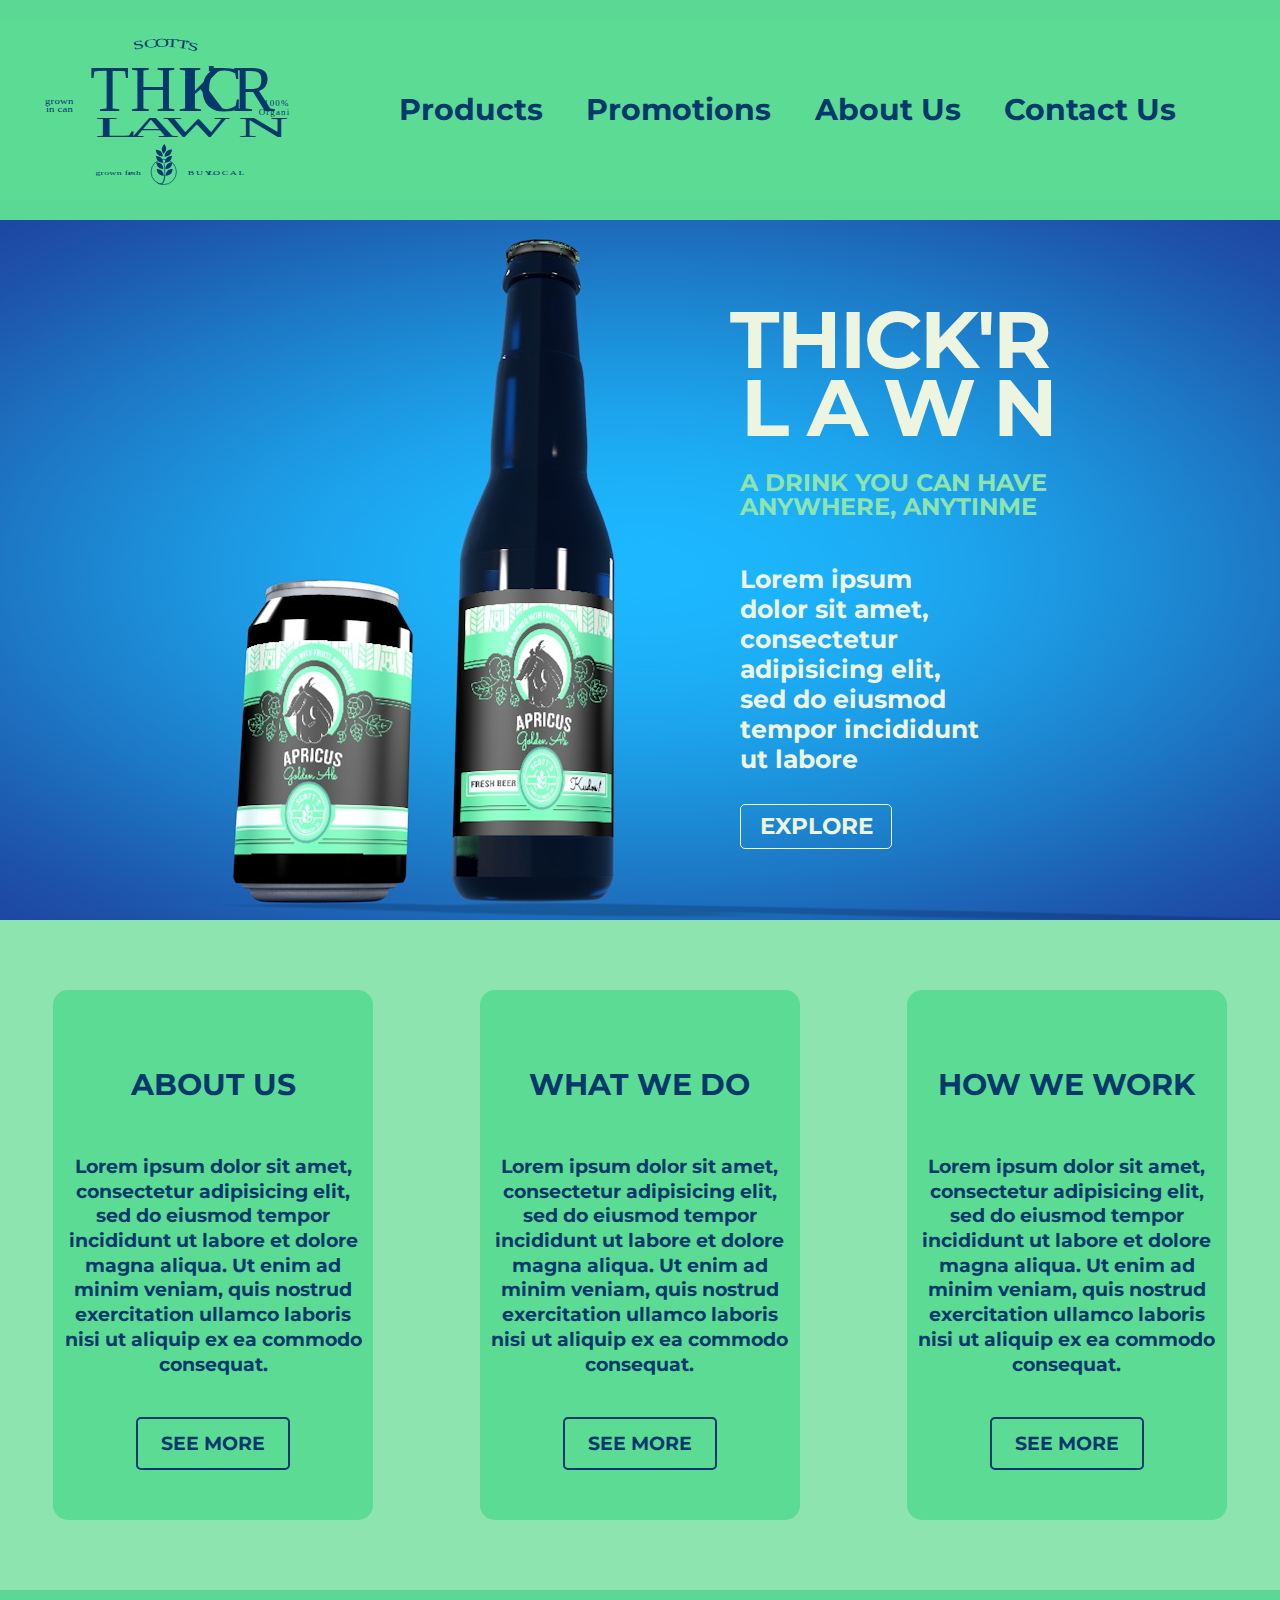
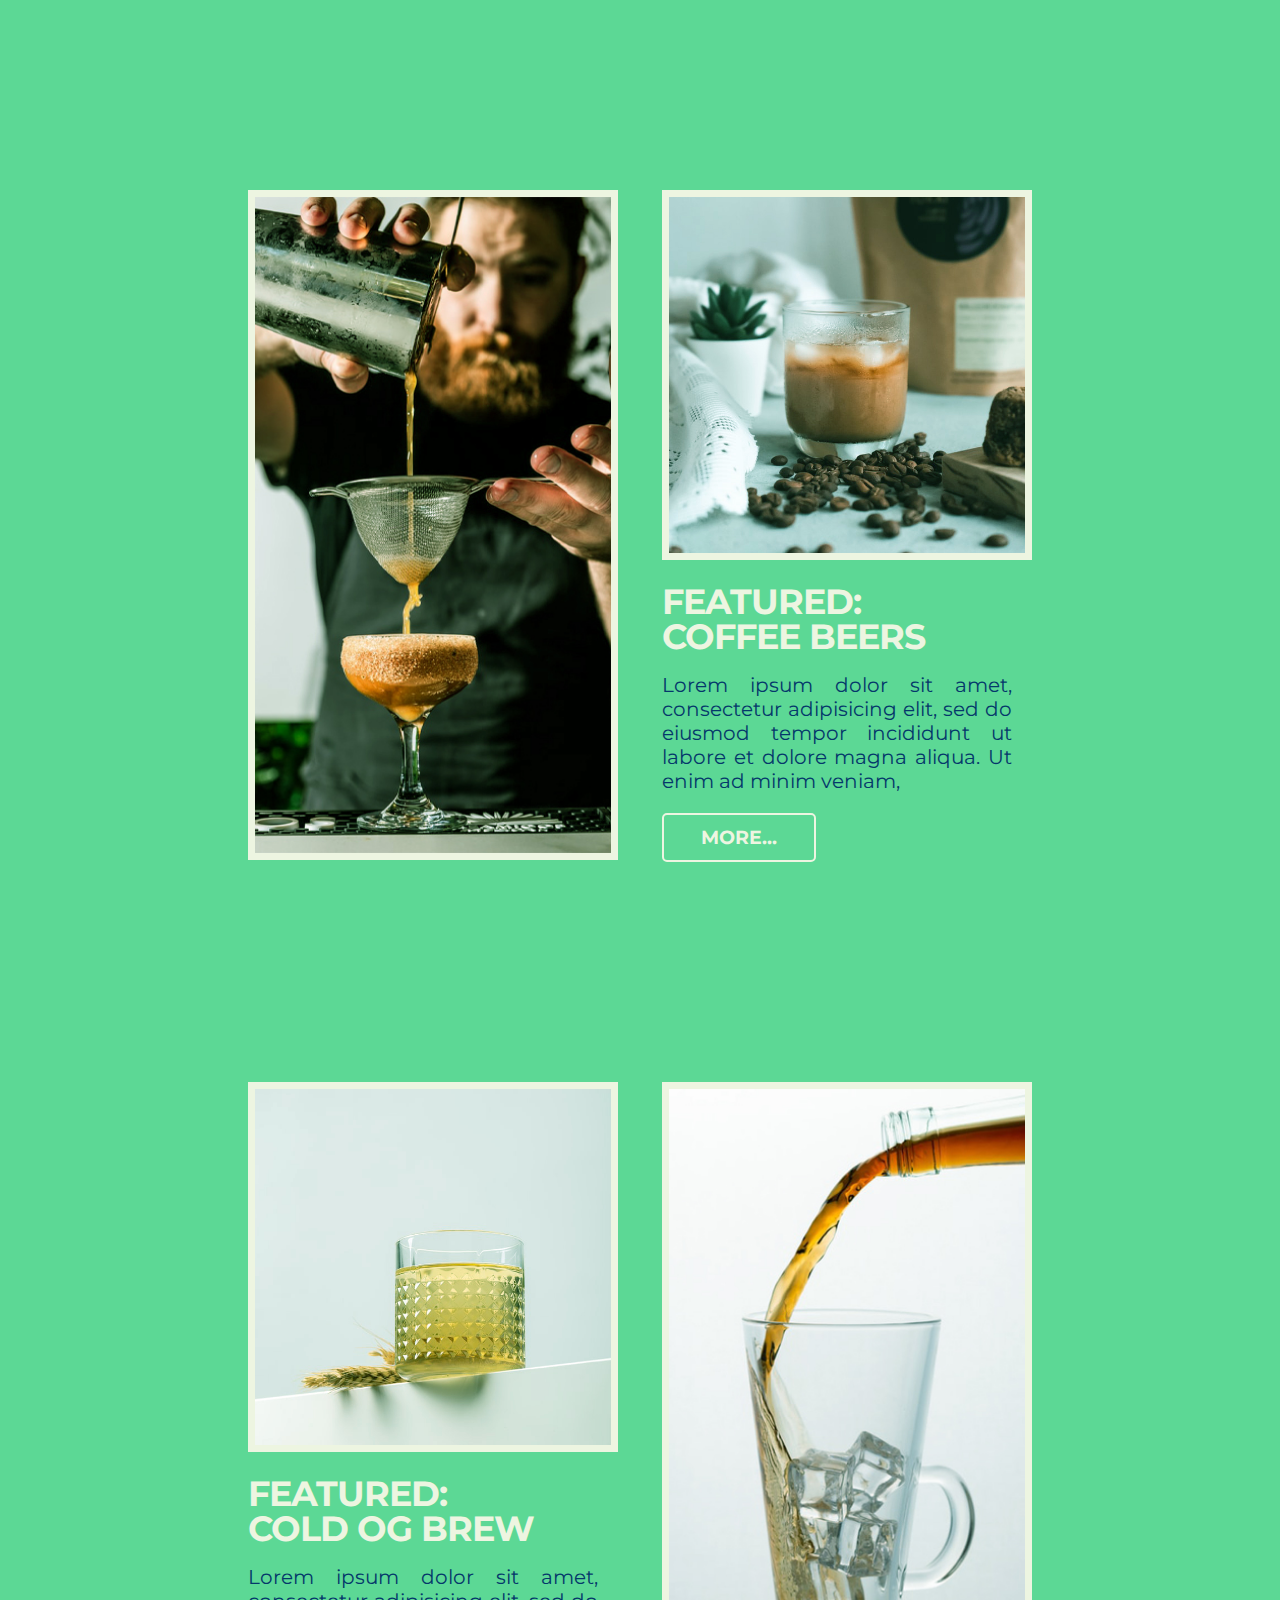
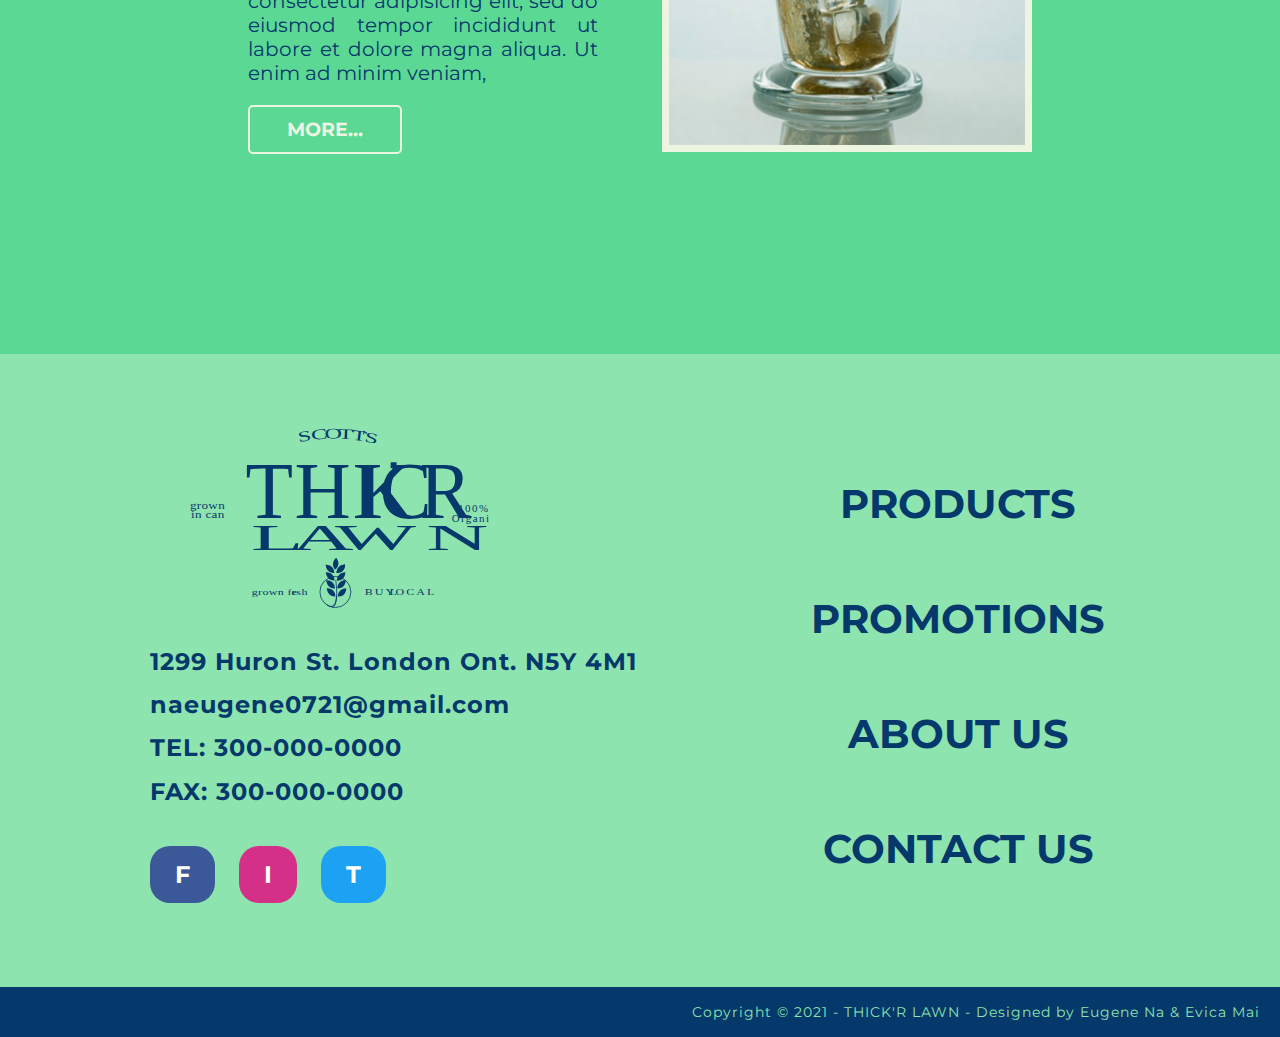
==== commit 20d6ae91: "Adding Production page" ====
--- a/index.html
+++ b/index.html
@@ -55,10 +55,10 @@
 					</a>
 				</section>
 
-				<section id="promo">
+				<section class="promo">
 				<h2 class="hidden">Promo Section</h2>
-					<img src="images/beer_promo.jpg" alt="Promo">
-					<section id="promoTxt">
+					<img class="beerPromo" src="images/beer_promo.jpg" alt="Promo">
+					<section class="promoTxt">
 					<h3 class="hidden">Promo Text Box</h3>
 						<section>
 							<h4 class="thickr">THICK'R</h4>
@@ -73,7 +73,10 @@
 					</section>
 				</section>
 
-				<section id="mPromoTxt">
+				<section class="mPromo">
+				<h2 class="hidden">Promo Section</h2>
+					<img class="beerPromo" src="images/beer_promo.jpg" alt="Promo">
+					<section class="mPromoTxt">
 					<h3 class="hidden">Promo Text Box</h3>
 						<section>
 							<h4 class="thickr">THICK'R</h4>
@@ -86,6 +89,7 @@
 							<a href="promo.html" class="explore">EXPLORE</a>
 						</section>						
 					</section>
+				</section>
 
 				<section class="intro">
 				<h2 class="hidden">Home Introduction</h2>
@@ -124,36 +128,36 @@
 
 				</section>
 
-				<section id="product1">
+				<section class="product1">
 				<h2 class="hidden">Product Section 1</h2>
 					<section>
 					<h3 class="hidden">Product 1 Image 1</h3>
-						<img id="pro1Img1" src="images/product1img1.jpg" alt="Product1 Image1">
-					</section>
-					<section>
-						<img id="pro1Img2" src="images/coffee_beer.jpg" alt="Product1 Image2">
+						<img class="pro1Img1" src="images/product1img1.jpg" alt="Product1 Image1">
+					</section>
+					<section>
+						<img class="pro1Img2" src="images/coffee_beer.jpg" alt="Product1 Image2">
 						<h3>FEATURED:<br>COFFEE BEERS</h3>
 						<p>
 							Lorem ipsum dolor sit amet, consectetur adipisicing elit, sed do eiusmod
 							tempor incididunt ut labore et dolore magna aliqua. Ut enim ad minim veniam,
 						</p>
-						<a href="production.html" id="more1">MORE...</a>
-					</section>
-				</section>
-				<section id="product2">
+						<a href="production.html" class="more1">MORE...</a>
+					</section>
+				</section>
+				<section class="product2">
 				<h2 class="hidden">Product Section 2</h2>
 					<section>
-						<img id="pro2Img1" src="images/distilled_beer.jpg" alt="Product1 Image2">
+						<img class="pro2Img1" src="images/distilled_beer.jpg" alt="Product1 Image2">
 						<h3>FEATURED:<br>COLD OG BREW</h3>
 						<p>
 							Lorem ipsum dolor sit amet, consectetur adipisicing elit, sed do eiusmod
 							tempor incididunt ut labore et dolore magna aliqua. Ut enim ad minim veniam,
 						</p>
-						<a href="production.html" id="more2">MORE...</a>
+						<a href="production.html" class="more2">MORE...</a>
 					</section>	
 					<section>
 					<h3 class="hidden">Product 2 Image 2</h3>
-						<img id="pro2Img2" src="images/product2img2.jpg" alt="Product2 Image2">
+						<img class="pro2Img2" src="images/product2img2.jpg" alt="Product2 Image2">
 					</section>		
 				</section>					
 
--- a/css/main.css
+++ b/css/main.css
@@ -24,7 +24,7 @@
 
 
 
-/*  HEADER =========================================================================*/
+/* HEADER (MOBILE) START========================================================== */
 
 
 
@@ -89,25 +89,38 @@
 	width: 52px;
 }
 
-#promo {
+/* END (MOBILE) HEADER ============================================================*/
+
+/* =============================================================== HOMEPAGE STARTS */
+
+/* START (MOBILE) PROMOTION ================*/
+
+.promo {
 	display: none;
 }
 
-/*#promo {
-	height: 240px;
-	background-image: url(../img/golf-course-m.jpg);
-	background-repeat: no-repeat;
-	background-size: cover;
-	background-position: center;
+.mPromo {
+	display: flex;
+	flex-direction: row;
+	justify-content: center;
 	width: 100%;
-}*/
-
-#mPromoTxt {
+	margin: auto;
+}
+
+.beerPromo {
+	object-fit: cover;
+	width: 100%;
+	height: 700px;
+}
+
+.mPromoTxt {
+	position: absolute;
 	display: flex;
 	flex-direction: row;
 	justify-content: center;
-	background-color: #379683;
-	width: 100%;
+	background-color: #000;
+	opacity: 0.7;
+	width: 400px;
 	height: 700px;
 	margin: 0 auto;
 }
@@ -136,15 +149,24 @@
 	color: #8EE4AF;	
 }
 
-#mPromoTxt p {
-	text-align: center;
+.mPromoTxt p {
 	margin: 30px auto;
+	text-align: center;
 	line-height: 1.2;
 	font-size: 25px;
 	font-weight: bold;
 	width: 240px;
 	color: #EDF5E1;
-	/*border: 1px solid #000;*/
+}
+
+.productHeroTxt p {
+	margin: 25px auto 0px 1%;
+	line-height: 1.7;
+	letter-spacing: 1px;
+	width: 500px;
+	color: #fff;
+	font-size: 25px;
+	font-weight: bold;
 }
 
 .explore {
@@ -169,6 +191,65 @@
 	border: 1px solid #05386b;
 	color: #05386b;
 }
+/*=======================================================*/
+#productionHero {
+	object-fit: cover;
+	width: 100%;
+	height: 700px;
+}
+
+#productHero {
+	display: flex;
+	flex-direction: row;
+	justify-content: flex-start;
+	object-fit: cover;
+	width: 100%;
+	height: 700px;
+	background-color: #091f16;
+	margin: 0 auto;
+}
+
+#productHeroTxt {
+	position: absolute;
+	display: flex;
+	flex-direction: row;
+	justify-content: center;
+	width: 100%;
+	height: 500px;
+	margin: 0 auto;
+	/*border: 2px solid #000;*/
+}
+
+#premDrnk {
+	position: absolute;
+	margin: 25px auto 0px auto;
+	line-height: 1.4;
+	color: #fff;
+	font-size: 80px;
+	font-weight: bold;
+	text-align: center;
+}
+
+#premDrnk2 {
+	margin: 65px auto 0px auto;
+	line-height: 1.4;
+	color: #8EE4AF;
+	font-size: 80px;
+	font-weight: bold;
+	text-align: center;
+}
+
+#productHeroTxt p {
+	margin: 25px auto 0px 1%;
+	line-height: 1.7;
+	letter-spacing: 1px;
+	width: 500px;
+	color: #fff;
+	font-size: 25px;
+	font-weight: bold;
+}
+
+/* START (MOBILE) INTRODUCTION ============*/
 
 .intro {
 	background-color: #8EE4AF;
@@ -183,7 +264,6 @@
 	margin: 70px auto;
 	width: 320px;
 	background-color: #5CDB95;
-	/*border: 2px solid #05386b;*/
 	border-radius: 15px;
 }
 
@@ -228,25 +308,27 @@
 	color: #000;
 }
 
-#product1 {
+/* START (MOBILE) PRODUCTS SECTION ========*/
+
+.product1 {
 	display: flex;
 	width: 100%;
 	justify-content: center;
 	margin: 0 auto;
 }
 
-#pro1Img1 {
+.pro1Img1 {
 	display: none;
 }
 
-#pro1Img2 {
+.pro1Img2 {
 	width: 356px;
 	height: 356px;
 	margin: 200px auto 0px auto;
 	border: 7px solid #379683;
 }
 
-#product1 h3 {
+.product1 h3 {
 	margin: 22px auto 19px auto;
 	letter-spacing: -1px;
 	text-align: center;
@@ -255,7 +337,7 @@
 	color: #EDF5E1;	
 }
 
-#product1 p {
+.product1 p {
 	width: 350px;
 	margin: 0px auto 18px auto;
 	line-height: 1.2;
@@ -264,7 +346,7 @@
 	color: #05386b;
 }
 
-#more1 {
+.more1 {
 	margin: 20px auto 0px auto;
 	display: block;
 	width: 150px;
@@ -279,14 +361,14 @@
 	transition: all .2s ease-in-out;
 }
 
-#more1:hover {
+.more1:hover {
     -webkit-transform: scale(1.1, 1.1);
     -moz-transform: scale(1.1, 1.1);
 	background-color: #8EE4AF;
 	color: #000;
 }
 /*=======================================*/
-#product2 {
+.product2 {
 	display: flex;
 	flex-direction: row;
 	width: 100%;
@@ -294,7 +376,7 @@
 	margin: 0 auto;
 }
 
-#product2 h3 {
+.product2 h3 {
 	margin: 22px auto 19px auto;
 	letter-spacing: -1px;
 	text-align: center;
@@ -303,7 +385,7 @@
 	color: #EDF5E1;	
 }
 
-#product2 p {
+.product2 p {
 	width: 350px;
 	margin: 0px auto 18px auto;
 	line-height: 1.2;
@@ -312,18 +394,18 @@
 	color: #05386b;
 }
 
-#pro2Img1 {
+.pro2Img1 {
 	width: 356px;
 	height: 356px;
 	margin: 200px auto 0px auto;
 	border: 7px solid #379683;
 }
 
-#pro2Img2 {
+.pro2Img2 {
 	display: none;
 }
 
-#more2 {
+.more2 {
 	margin: 20px auto 200px auto;
 	display: block;
 	width: 150px;
@@ -338,12 +420,14 @@
 	transition: all .2s ease-in-out;
 }
 
-#more2:hover {
+.more2:hover {
     -webkit-transform: scale(1.1, 1.1);
     -moz-transform: scale(1.1, 1.1);
 	background-color: #8EE4AF;
 	color: #000;
 }
+
+/* START HOMEPAGE (PC VERSION) ====================== */
 
 @media screen and (min-width: 1080px) {
 
@@ -352,7 +436,6 @@
 		flex-direction: row;
 		justify-content: space-evenly;
 		background-color: #5CDB95;
-		/*border: 2px solid #000;*/
 	}
 
 	#hLogo {
@@ -364,8 +447,6 @@
 	}
 
 	#hLogo:hover {
-		/*-webkit-transform: scale(1.03, 1.03);
-		-moz-transform: scale(1.03, 1.03);*/
 		background-color: #8EE4AF;
 	}
 
@@ -414,7 +495,11 @@
 
 	/*Promotion Section ======================*/
 
-	#promo {
+	.mPromo {
+		display: none;
+	}
+
+	.promo {
 		display: flex;
 		flex-direction: row;
 		justify-content: flex-end;
@@ -423,32 +508,28 @@
 		margin: auto;
 	}
 
-	/*#promo {
-		height: 240px;
-		background-image: url(../img/golf-course-m.jpg);
-		background-repeat: no-repeat;
-		background-size: cover;
-		background-position: center;
+	.beerPromo {
+		object-fit: cover;
 		width: 100%;
-	}*/
-
-	#mPromoTxt {
+		height: 700px;
+	}
+
+	.mPromoTxt {
 		display: none;
 	}
 
-	#promoTxt {
+	.promoTxt {
 		position: absolute;
 		display: flex;
 		flex-direction: row;
 		justify-content: flex-start;
-		background-color: #379683;
 		width: 400px;
 		height: 700px;
 		margin: 0 auto;
-		margin-right: 220px;
-	}
-
-	#thickr {
+		margin-right: 180px;
+	}
+
+	.thickr {
 		margin: 80px 0px 0px 30px;
 		letter-spacing: -2px;
 		font-size: 80px;
@@ -456,7 +537,7 @@
 		color: #EDF5E1;	
 	}
 
-	#lawn {
+	.lawn {
 		font-size: 80px;
 		font-weight: bold;
 		margin-left: 41px;
@@ -465,31 +546,29 @@
 		color: #EDF5E1;	
 	}
 
-	#bbm {
+	.bbm {
 		font-size: 24px;
 		font-weight: bold;
 		margin: 35px 0px 0px 40px; 
 		color: #8EE4AF;	
 	}
 
-	#promoTxt p {
+	.promoTxt p {
 		margin: 45px 0px 0px 40px;
 		line-height: 1.2;
 		font-size: 25px;
 		font-weight: bold;
 		width: 240px;
 		color: #EDF5E1;
-		/*border: 1px solid #000;*/
-	}
-
-	#explore {
+	}
+
+	.explore {
 		margin: 30px 0px 0px 40px;
 		display: block;
 		width: 150px;
 		font-size: 23px;
 		font-weight: bold;
 		color: #EDF5E1;
-		text-align: center;
 		border: 1px solid #EDF5E1;
 		border-radius: 5px;
 		padding-top: 10px;
@@ -497,7 +576,7 @@
 		transition: all .2s ease-in-out;
 	}
 
-	#explore:hover {
+	.explore:hover {
 	    -webkit-transform: scale(1.1, 1.1);
 	    -moz-transform: scale(1.1, 1.1);
 		background-color: #5CDB95;
@@ -520,7 +599,6 @@
 		margin: 70px auto;
 		width: 320px;
 		background-color: #5CDB95;
-		/*border: 2px solid #05386b;*/
 		border-radius: 15px;
 	}
 
@@ -561,13 +639,14 @@
 	.learn:hover {
 	    -webkit-transform: scale(1.1, 1.1);
 	    -moz-transform: scale(1.1, 1.1);
-		background-color: #fff;
+		background-color: #8EE4AF;
+		border: 2px solid #fff;
 		color: #000;
 	}
 
 	/* PROMOTION SECTION =========================*/
 
-	#product1 {
+	.product1 {
 		display: flex;
 		flex-direction: row;
 		width: 100%;
@@ -575,7 +654,7 @@
 		margin: 0 auto;
 	}
 
-	#pro1Img1 {
+	.pro1Img1 {
 		display: block;
 		width: 356px;
 		height: 656px;
@@ -583,22 +662,25 @@
 		border: 7px solid #EDF5E1;
 	}
 
-	#pro1Img2 {
+	.pro1Img2 {
 		width: 356px;
 		height: 356px;
 		margin: 200px 0px 0px 22px;
 		border: 7px solid #EDF5E1;
 	}
 
-	#product1 h3 {
+	.product1 h3 {
+		text-align: justify;
 		margin: 22px 0px 19px 22px;
 		letter-spacing: -1px;
 		font-size: 35px;
+
 		font-weight: bold;
 		color: #EDF5E1;	
 	}
 
-	#product1 p {
+	.product1 p {
+		text-align: justify;
 		width: 350px;
 		margin: 0px 0px 18px 22px;
 		line-height: 1.2;
@@ -606,7 +688,7 @@
 		color: #05386b;
 	}
 
-	#more1 {
+	.more1 {
 		margin: 20px 0px 0px 22px;
 		display: block;
 		width: 150px;
@@ -621,14 +703,14 @@
 		transition: all .2s ease-in-out;
 	}
 
-	#more1:hover {
+	.more1:hover {
 	    -webkit-transform: scale(1.1, 1.1);
 	    -moz-transform: scale(1.1, 1.1);
-		background-color: #bcc783;
+		background-color: #8EE4AF;
 		color: #000;
 	}
 	/*=======================================*/
-	#product2 {
+	.product2 {
 		display: flex;
 		flex-direction: row;
 		width: 100%;
@@ -636,7 +718,8 @@
 		margin: 0 auto;
 	}
 
-	#product2 h3 {
+	.product2 h3 {
+		text-align: justify;
 		margin: 22px 22px 19px 0px;
 		letter-spacing: -1px;
 		font-size: 35px;
@@ -644,7 +727,8 @@
 		color: #EDF5E1;	
 	}
 
-	#product2 p {
+	.product2 p {
+		text-align: justify;
 		width: 350px;
 		margin: 0px 22px 18px 0px;
 		line-height: 1.2;
@@ -652,21 +736,22 @@
 		color: #05386b;
 	}
 
-	#pro2Img1 {
+	.pro2Img1 {
 		width: 356px;
 		height: 356px;
 		margin: 200px 22px 0px 0px;
 		border: 7px solid #EDF5E1;
 	}
 
-	#pro2Img2 {
+	.pro2Img2 {
+		display: block;
 		width: 356px;
 		height: 656px;
 		margin: 200px 0px 200px 22px;
 		border: 7px solid #EDF5E1;
 	}
 
-	#more2 {
+	.more2 {
 		margin: 20px 0px 200px 0px;
 		display: block;
 		width: 150px;
@@ -681,10 +766,10 @@
 		transition: all .2s ease-in-out;
 	}
 
-	#more2:hover {
+	.more2:hover {
 	    -webkit-transform: scale(1.1, 1.1);
 	    -moz-transform: scale(1.1, 1.1);
-		background-color: #bcc783;
+		background-color: #8EE4AF;
 		color: #000;
 	}
 
@@ -851,7 +936,7 @@
 	display: flex;
 	flex-direction: row;
 	justify-content: flex-end;
-	width: 1447px;
+	width: 100%;
 	height: 700px;
 	background-color: #091f16;
 	margin: 0 auto;
@@ -1154,16 +1239,22 @@
 
 
 
-/* PRODUCTION PAGE =================================================================*/
-
-
+/* PRODUCTION PAGE (PC VERSION) ====================================================*/
+
+
+
+#productionHero {
+	object-fit: cover;
+	width: 100%;
+	height: 700px;
+}
 
 #productHero {
-	position: relative;
 	display: flex;
 	flex-direction: row;
 	justify-content: flex-start;
-	width: 1447px;
+	object-fit: cover;
+	width: 100%;
 	height: 700px;
 	background-color: #091f16;
 	margin: 0 auto;
@@ -1173,29 +1264,33 @@
 	position: absolute;
 	display: flex;
 	flex-direction: row;
-	justify-content: flex-start;
-	width: 1400px;
+	justify-content: center;
+	width: 100%;
 	height: 500px;
-	margin: 120px 0px 0px 10px;
+	margin: 80px auto;
 }
 
 #premDrnk {
 	position: absolute;
-	-webkit-text-stroke: 2px black;
-	-moz-text-stroke: 2px black;
-	margin: 75px 0px 0px 110px;
+	margin: 25px auto 0px auto;
+	line-height: 1.4;
 	color: #fff;
-	font-size: 90px;
+	font-size: 80px;
+	font-weight: bold;
+	text-align: center;
 }
 
 #premDrnk2 {
-	margin: 118px 0px 0px 110px;
-	color: #000;
-	font-size: 90px;
+	margin: 65px auto 0px auto;
+	line-height: 1.4;
+	color: #8EE4AF;
+	font-size: 80px;
+	font-weight: bold;
+	text-align: center;
 }
 
 #productHeroTxt p {
-	margin: 25px 0px 0px 110px;
+	margin: 25px auto 0px auto;
 	line-height: 1.7;
 	letter-spacing: 1px;
 	width: 500px;
@@ -1204,50 +1299,51 @@
 	font-weight: bold;
 }
 
-/* ABOUT INTRODUCTION SECTION ===============*/
-
 .productSec {
 	display: flex;
-	flex-direction: row;
-	width: 1447px;
-	justify-content: space-evenly;
-	margin: 0 auto;
+	flex-direction: column;
+	width: 100%;
+	justify-content: center;
 }
 
 .productSec section {
-	margin-left: 80px;
-	margin-top: 80px;
-	width: 320px;
+	margin: 80px auto;
+	justify-content: flex-end;
 }
 
 .productSec h2 {
 	font-size: 35px;
 	font-weight: bold;
+	text-align: center;
 	letter-spacing: 1px;
-	color: #081f11;
+	color: #05386B;
 	margin-top: 20px;
 	margin-bottom: 20px;
 }
 
 .productSec p {
+	text-align: center;
 	font-size: 35px;
 }
 
 .products {
+	margin: 0 auto;
+	border: 7px solid #fff;
 	width: 300px;
 	height: 300px;
 }
 
 .order {
-	margin: 20px 0px 80px 0px;
+	margin: 20px auto 80px auto;
 	display: block;
 	width: 150px;
-	background-color: #2db09d;
+	background-color: #8EE4AF;
 	color: #000;
 	text-align: center;
 	font-size: 19px;
 	font-weight: bold;
 	letter-spacing: 1px;
+	border: 2px solid #fff;
 	border-radius: 5px;
 	padding-top: 15px;
 	padding-bottom: 15px;
@@ -1257,8 +1353,128 @@
 .order:hover {
     -webkit-transform: scale(1.1, 1.1);
     -moz-transform: scale(1.1, 1.1);
-	background-color: #bcc783;
-	color: #000;
+	background-color: #5CDB95;
+	color: #05386B;
+}
+
+/* PRODUCTION SECTION (MOBILE) ==========================================*/
+
+@media screen and (min-width: 1080px) {
+
+	#productionHero {
+		object-fit: cover;
+		width: 100%;
+		height: 700px;
+	}
+
+	#productHero {
+		display: flex;
+		flex-direction: row;
+		justify-content: flex-start;
+		object-fit: cover;
+		width: 100%;
+		height: 700px;
+		background-color: #091f16;
+		margin: 0 auto;
+	}
+
+	#productHeroTxt {
+		position: absolute;
+		display: flex;
+		flex-direction: row;
+		justify-content: center;
+		width: 100%;
+		height: 500px;
+		margin: 100px auto 0px auto;
+	}
+
+	#premDrnk {
+		position: absolute;
+		margin: 25px auto 0px auto;
+		color: #fff;
+		font-size: 80px;
+		font-weight: bold;
+		text-align: center;
+	}
+
+	#premDrnk2 {
+		margin: 65px auto 0px auto;
+		color: #8EE4AF;
+		font-size: 80px;
+		font-weight: bold;
+		text-align: center;
+	}
+
+	#productHeroTxt p {
+		margin: 25px auto 0px 1%;
+		line-height: 1.7;
+		letter-spacing: 1px;
+		width: 500px;
+		color: #fff;
+		font-size: 25px;
+		font-weight: bold;
+	}
+
+	/* PRODUCTS ===============================*/
+
+	.productSec {
+		display: flex;
+		flex-direction: row;
+		width: 100%;
+		justify-content: space-evenly;
+		margin: 0 auto;
+	}
+
+	.productSec section {
+		margin-top: 80px;
+		width: 314px;
+	}
+
+	.productSec h2 {
+		font-size: 35px;
+		font-weight: bold;
+		text-align: center;
+		letter-spacing: 1px;
+		color: #05386B;
+		margin-top: 20px;
+		margin-bottom: 20px;
+	}
+
+	.productSec p {
+		text-align: center;
+		font-size: 35px;
+	}
+
+	.products {
+		margin: 0 auto;
+		border: 7px solid #fff;
+		width: 300px;
+		height: 300px;
+	}
+
+	.order {
+		margin: 20px auto 80px auto;
+		display: block;
+		width: 150px;
+		background-color: #8EE4AF;
+		color: #000;
+		text-align: center;
+		font-size: 19px;
+		font-weight: bold;
+		letter-spacing: 1px;
+		border: 2px solid #fff;
+		border-radius: 5px;
+		padding-top: 15px;
+		padding-bottom: 15px;
+		transition: all .2s ease-in-out;
+	}
+
+	.order:hover {
+	    -webkit-transform: scale(1.1, 1.1);
+	    -moz-transform: scale(1.1, 1.1);
+		background-color: #5CDB95;
+		color: #05386B;
+	}
 }
 
 
@@ -1356,7 +1572,6 @@
 		color: #fff;
 		font-size: 24px;
 		font-weight: bold;
-		border: 1px solid #000;
 		border-radius: 20px;
 		padding: 14px 25px 14px 25px;
 		display: inline;
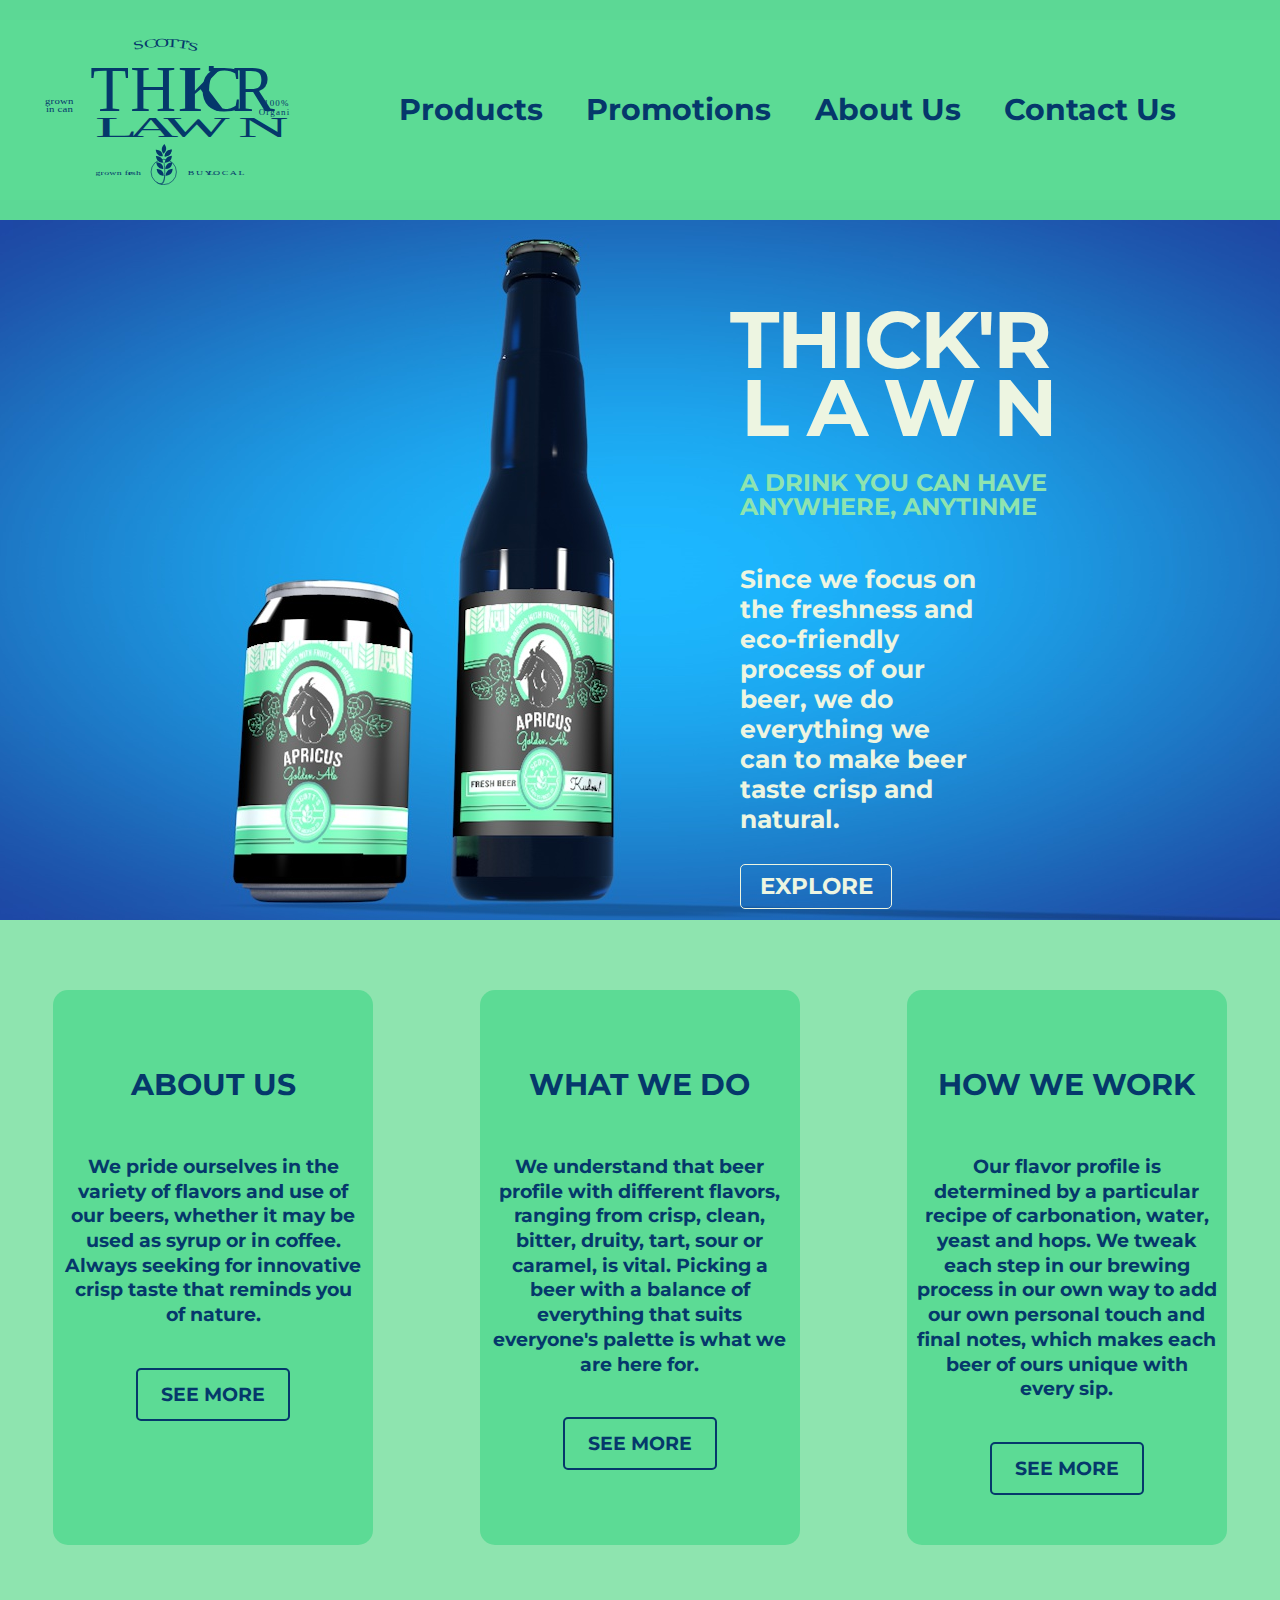
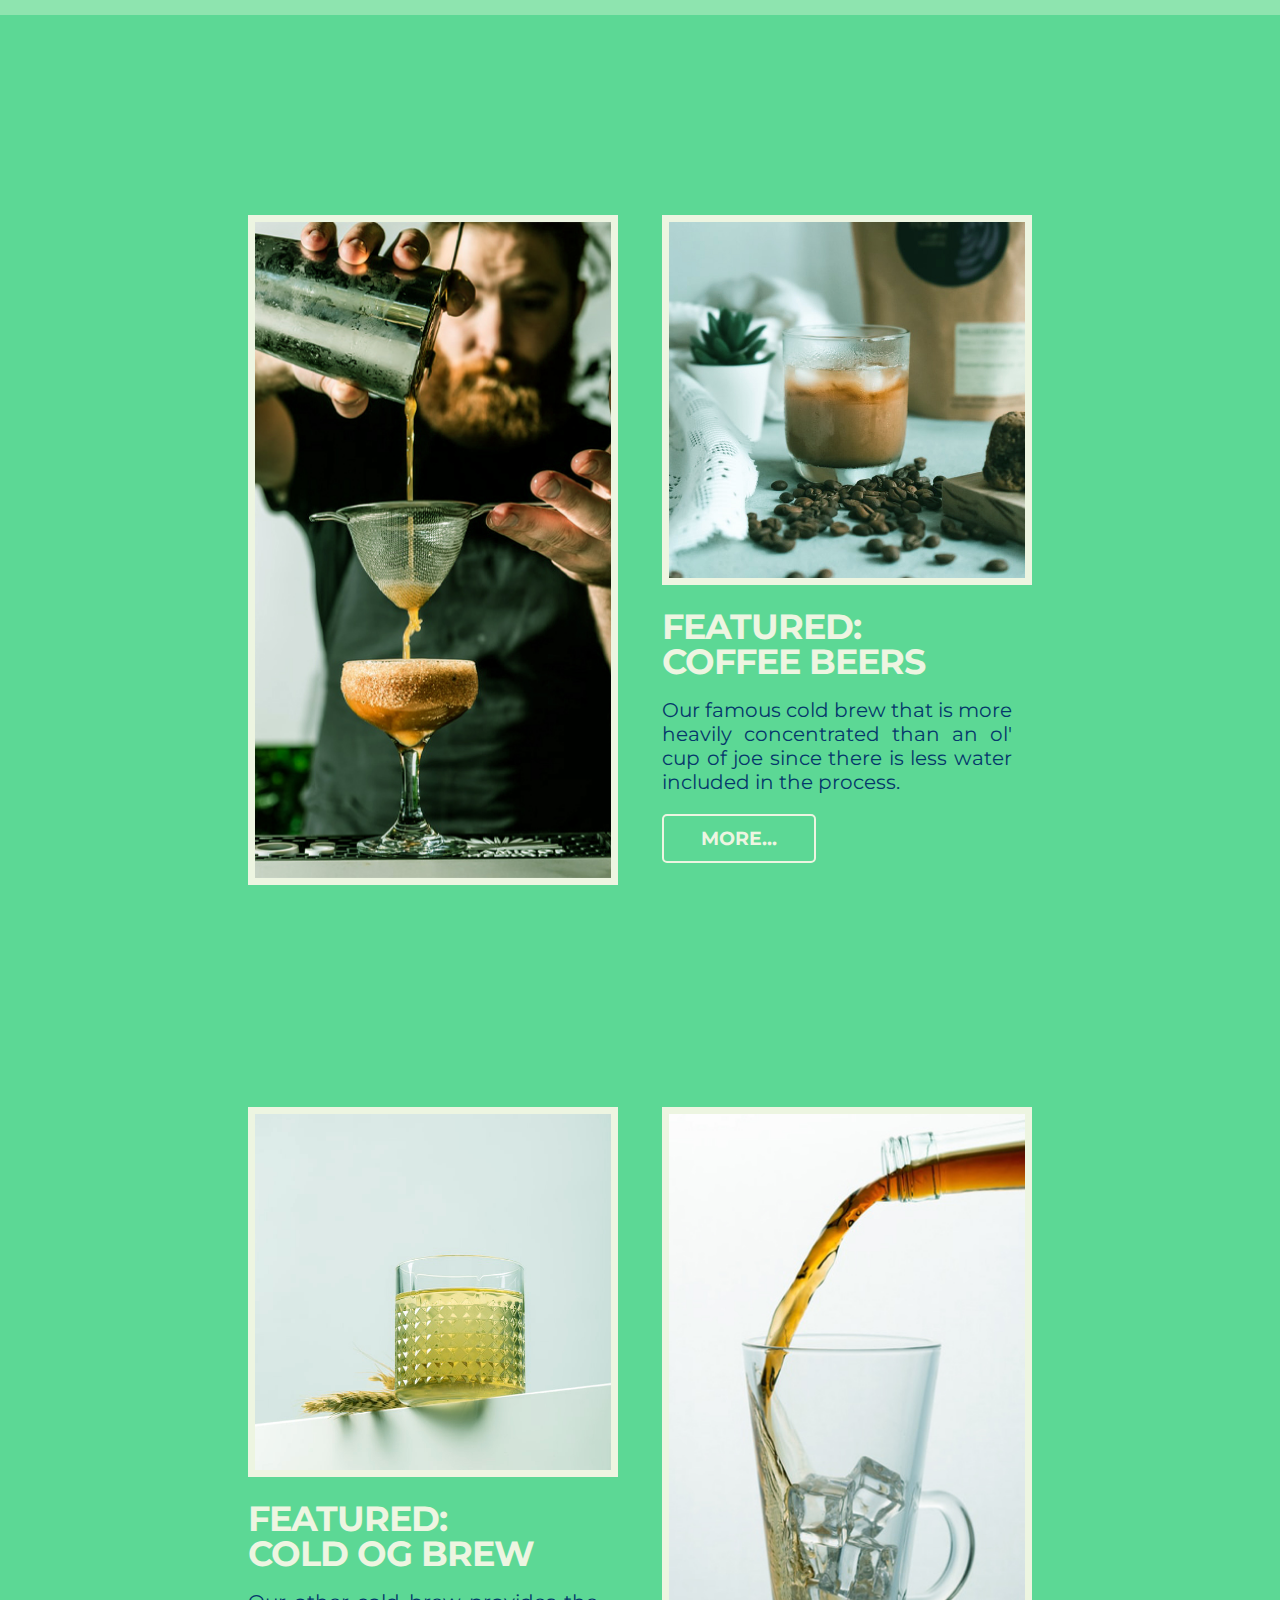
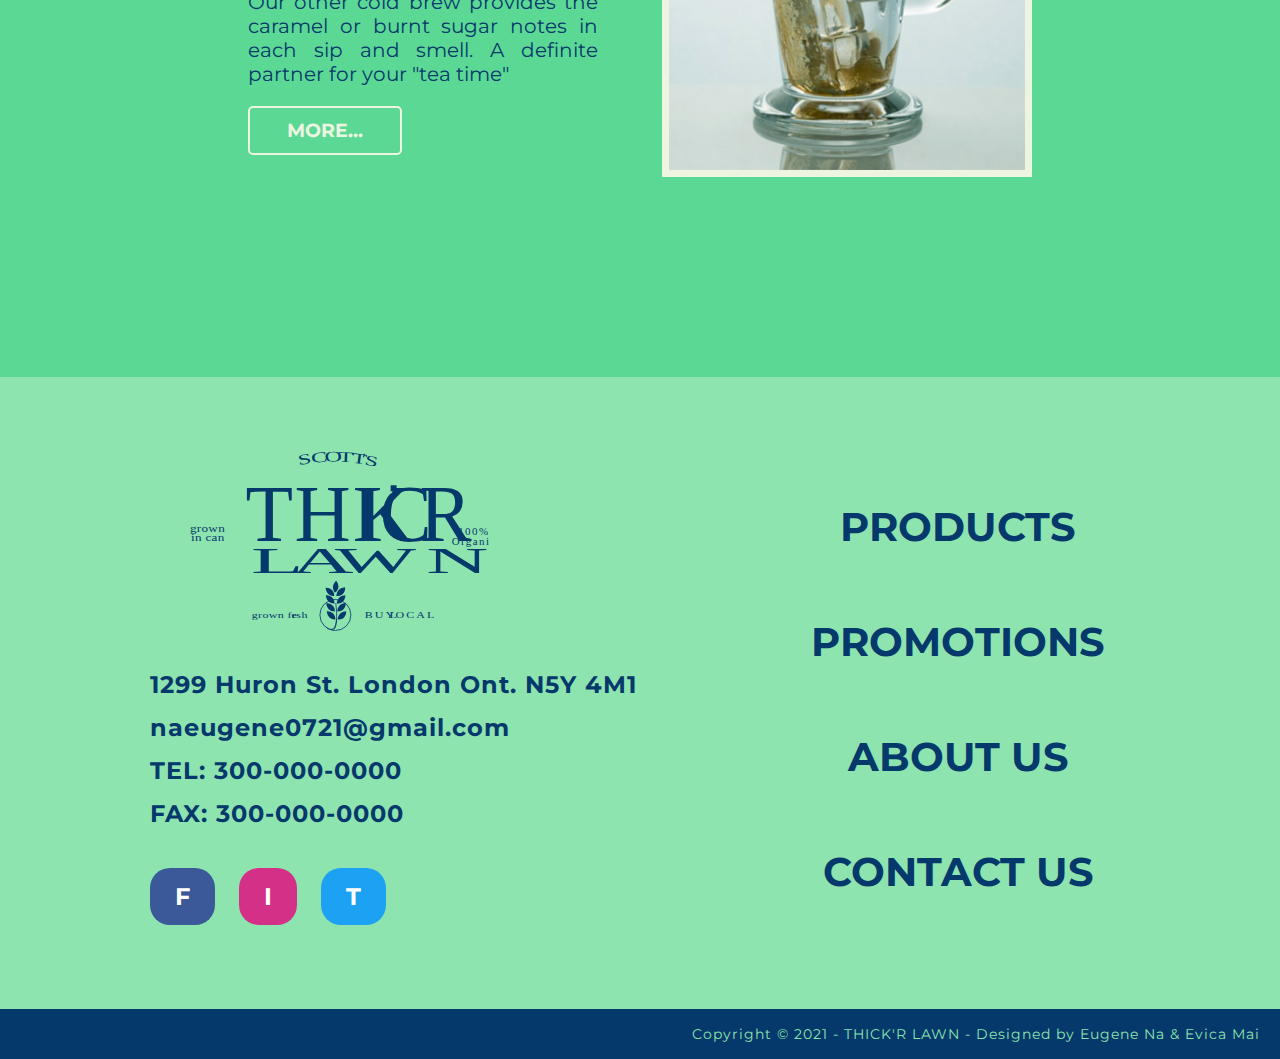
==== commit ddc8c7b9: "Updated index" ====
--- a/index.html
+++ b/index.html
@@ -65,11 +65,10 @@
 							<h4 class="lawn">LAWN</h4>
 							<h4 class="bbm">A DRINK YOU CAN HAVE<br>ANYWHERE, ANYTINME</h4>
 							<p>
-								Lorem ipsum dolor sit amet, consectetur adipisicing elit, sed do eiusmod
-								tempor incididunt ut labore
+								Since we focus on the freshness and eco-friendly process of our beer, we do everything we can to make beer taste crisp and natural.
 							</p>
 							<a href="promo.html" class="explore">EXPLORE</a>
-						</section>						
+						</section>
 					</section>
 				</section>
 
@@ -83,11 +82,10 @@
 							<h4 class="lawn">LAWN</h4>
 							<h4 class="bbm">A DRINK YOU CAN HAVE<br>ANYWHERE, ANYTINME</h4>
 							<p>
-								Lorem ipsum dolor sit amet, consectetur adipisicing elit, sed do eiusmod
-								tempor incididunt ut labore
+								Creating more aroma and flavour as they are stored or immediately drink. It's all up to you to enjoy anytime, anywhere.
 							</p>
 							<a href="promo.html" class="explore">EXPLORE</a>
-						</section>						
+						</section>
 					</section>
 				</section>
 
@@ -96,10 +94,9 @@
 					<section>
 						<h2>ABOUT US</h2>
 						<p>
-							Lorem ipsum dolor sit amet, consectetur adipisicing elit, sed do eiusmod
-							tempor incididunt ut labore et dolore magna aliqua. Ut enim ad minim veniam,
-							quis nostrud exercitation ullamco laboris nisi ut aliquip ex ea commodo
-							consequat.
+							We pride ourselves in the variety of flavors and use of our beers,
+						  whether it may be used as syrup or in coffee. Always seeking for
+							innovative crisp taste that reminds you of nature.
 						</p>
 						<a href="about.html" class="learn">SEE MORE</a>
 					</section>
@@ -107,10 +104,10 @@
 					<section>
 						<h2>WHAT WE DO</h2>
 						<p>
-							Lorem ipsum dolor sit amet, consectetur adipisicing elit, sed do eiusmod
-							tempor incididunt ut labore et dolore magna aliqua. Ut enim ad minim veniam,
-							quis nostrud exercitation ullamco laboris nisi ut aliquip ex ea commodo
-							consequat.
+							We understand that beer profile with different flavors, ranging
+							from crisp, clean, bitter, druity, tart, sour or caramel, is vital.
+							Picking a beer with a balance of everything that suits everyone's
+							palette is what we are here for.
 						</p>
 						<a href="about.html" class="learn">SEE MORE</a>
 					</section>
@@ -118,10 +115,10 @@
 					<section>
 						<h2>HOW WE WORK</h2>
 						<p>
-							Lorem ipsum dolor sit amet, consectetur adipisicing elit, sed do eiusmod
-							tempor incididunt ut labore et dolore magna aliqua. Ut enim ad minim veniam,
-							quis nostrud exercitation ullamco laboris nisi ut aliquip ex ea commodo
-							consequat.
+							Our flavor profile is determined by a particular recipe of
+							carbonation, water, yeast and hops. We tweak each step in our
+							brewing process in our own way to add our own personal touch and
+							final notes, which makes each beer of ours unique with every sip.
 						</p>
 						<a href="about.html" class="learn">SEE MORE</a>
 					</section>
@@ -138,8 +135,8 @@
 						<img class="pro1Img2" src="images/coffee_beer.jpg" alt="Product1 Image2">
 						<h3>FEATURED:<br>COFFEE BEERS</h3>
 						<p>
-							Lorem ipsum dolor sit amet, consectetur adipisicing elit, sed do eiusmod
-							tempor incididunt ut labore et dolore magna aliqua. Ut enim ad minim veniam,
+							Our famous cold brew that is more heavily concentrated than an ol'
+							cup of joe since there is less water included in the process.
 						</p>
 						<a href="production.html" class="more1">MORE...</a>
 					</section>
@@ -150,16 +147,16 @@
 						<img class="pro2Img1" src="images/distilled_beer.jpg" alt="Product1 Image2">
 						<h3>FEATURED:<br>COLD OG BREW</h3>
 						<p>
-							Lorem ipsum dolor sit amet, consectetur adipisicing elit, sed do eiusmod
-							tempor incididunt ut labore et dolore magna aliqua. Ut enim ad minim veniam,
+							Our other cold brew provides the caramel or burnt sugar notes in
+							each sip and smell. A definite partner for your "tea time"
 						</p>
 						<a href="production.html" class="more2">MORE...</a>
-					</section>	
+					</section>
 					<section>
 					<h3 class="hidden">Product 2 Image 2</h3>
 						<img class="pro2Img2" src="images/product2img2.jpg" alt="Product2 Image2">
-					</section>		
-				</section>					
+					</section>
+				</section>
 
 			</main>
 
@@ -206,4 +203,4 @@
 
 		<script src="js/main.js"></script>
 	</body>
-</html>+</html>
--- a/css/main.css
+++ b/css/main.css
@@ -191,7 +191,1466 @@
 	border: 1px solid #05386b;
 	color: #05386b;
 }
-/*=======================================================*/
+
+/* START (MOBILE) INTRODUCTION ============*/
+
+.intro {
+	background-color: #8EE4AF;
+	display: flex;
+	flex-direction: column;
+	width: 100%;
+	justify-content: center;
+	margin: 0 auto;
+}
+
+.intro section {
+	margin: 70px auto;
+	width: 320px;
+	background-color: #5CDB95;
+	border-radius: 15px;
+}
+
+.intro h2 {
+	font-size: 30px;
+	font-weight: bold;
+	text-align: center;
+	color: #05386b;
+	margin-top: 80px;
+	margin-bottom: 55px;
+}
+
+.intro p {
+	color: #05386b;
+	text-align: center;
+	font-weight: bold;
+	line-height: 1.3;
+	margin-right: 10px;
+	margin-left: 10px;
+	font-size: 19px;
+}
+
+.learn {
+	margin: 40px auto 50px auto;
+	display: block;
+	width: 150px;
+	color: #05386b;
+	text-align: center;
+	font-size: 19px;
+	font-weight: bold;
+	border: 2px solid #05386b;
+	border-radius: 5px;
+	padding-top: 15px;
+	padding-bottom: 15px;
+	transition: all .2s ease-in-out;
+}
+
+.learn:hover {
+    -webkit-transform: scale(1.1, 1.1);
+    -moz-transform: scale(1.1, 1.1);
+	background-color: #fff;
+	color: #000;
+}
+
+/* START (MOBILE) PRODUCTS SECTION ========*/
+
+.product1 {
+	display: flex;
+	width: 100%;
+	justify-content: center;
+	margin: 0 auto;
+}
+
+.pro1Img1 {
+	display: none;
+}
+
+.pro1Img2 {
+	width: 356px;
+	height: 356px;
+	margin: 200px auto 0px auto;
+	border: 7px solid #379683;
+}
+
+.product1 h3 {
+	margin: 22px auto 19px auto;
+	letter-spacing: -1px;
+	text-align: center;
+	font-size: 35px;
+	font-weight: bold;
+	color: #EDF5E1;	
+}
+
+.product1 p {
+	width: 350px;
+	margin: 0px auto 18px auto;
+	line-height: 1.2;
+	text-align: center;
+	font-size: 20px;
+	color: #05386b;
+}
+
+.more1 {
+	margin: 20px auto 0px auto;
+	display: block;
+	width: 150px;
+	color: #EDF5E1;
+	text-align: center;
+	font-size: 19px;
+	font-weight: bold;
+	border-radius: 5px;
+	border: 2px solid #EDF5E1;
+	padding-top: 13px;
+	padding-bottom: 13px;
+	transition: all .2s ease-in-out;
+}
+
+.more1:hover {
+    -webkit-transform: scale(1.1, 1.1);
+    -moz-transform: scale(1.1, 1.1);
+	background-color: #8EE4AF;
+	color: #000;
+}
+/*=======================================*/
+.product2 {
+	display: flex;
+	flex-direction: row;
+	width: 100%;
+	justify-content: center;
+	margin: 0 auto;
+}
+
+.product2 h3 {
+	margin: 22px auto 19px auto;
+	letter-spacing: -1px;
+	text-align: center;
+	font-size: 35px;
+	font-weight: bold;
+	color: #EDF5E1;	
+}
+
+.product2 p {
+	width: 350px;
+	margin: 0px auto 18px auto;
+	line-height: 1.2;
+	text-align: center;
+	font-size: 20px;
+	color: #05386b;
+}
+
+.pro2Img1 {
+	width: 356px;
+	height: 356px;
+	margin: 200px auto 0px auto;
+	border: 7px solid #379683;
+}
+
+.pro2Img2 {
+	display: none;
+}
+
+.more2 {
+	margin: 20px auto 200px auto;
+	display: block;
+	width: 150px;
+	color: #EDF5E1;
+	text-align: center;
+	font-size: 19px;
+	font-weight: bold;
+	border: 2px solid #EDF5E1;
+	border-radius: 5px;
+	padding-top: 13px;
+	padding-bottom: 13px;
+	transition: all .2s ease-in-out;
+}
+
+.more2:hover {
+    -webkit-transform: scale(1.1, 1.1);
+    -moz-transform: scale(1.1, 1.1);
+	background-color: #8EE4AF;
+	color: #000;
+}
+
+/* START HOMEPAGE (PC VERSION) ====================== */
+
+@media screen and (min-width: 1080px) {
+
+	#header {
+		display: flex;
+		flex-direction: row;
+		justify-content: space-evenly;
+		background-color: #5CDB95;
+	}
+
+	#hLogo {
+		margin: 10px 0px 10px 40px;
+		display: block;
+		height: 150px;	
+		padding: 5px 5px 5px 5px;
+		transition: all .15s ease-in-out;
+	}
+
+	#hLogo:hover {
+		background-color: #8EE4AF;
+	}
+
+	.sectionNav {
+		display: none;
+	}
+
+	#mainNav {
+		display: block;
+		width: 100%;
+	}
+
+	#mainNav ul {
+		text-align: center;
+		display: block;
+		font-weight: bold;
+		margin: 75px auto;
+		flex-direction: row;
+		justify-content: space-evenly;
+	}
+
+	#mainNav ul li {
+		display: inline;
+		margin: 2%;
+		font-size: 30px;
+	}
+
+	#mainNav ul li a {
+		color: #05386b;
+		transition: all .15s ease-in-out;
+	}
+
+	#mainNav ul li a:hover {
+		font-weight: bold;
+		color: #EDF5E1;
+		border-bottom: 3px solid #379683;
+		padding-bottom: 5px;
+	}
+
+
+
+	/*  MAIN CONTENTS ==================================================================*/
+
+
+	/*HOMEPAGE =========================================================================*/
+
+	/*Promotion Section ======================*/
+
+	.mPromo {
+		display: none;
+	}
+
+	.promo {
+		display: flex;
+		flex-direction: row;
+		justify-content: flex-end;
+		position: relative;
+		width: 100%;
+		margin: auto;
+	}
+
+	.beerPromo {
+		object-fit: cover;
+		width: 100%;
+		height: 700px;
+	}
+
+	.mPromoTxt {
+		display: none;
+	}
+
+	.promoTxt {
+		position: absolute;
+		display: flex;
+		flex-direction: row;
+		justify-content: flex-start;
+		width: 400px;
+		height: 700px;
+		margin: 0 auto;
+		margin-right: 180px;
+	}
+
+	.thickr {
+		margin: 80px 0px 0px 30px;
+		letter-spacing: -2px;
+		font-size: 80px;
+		font-weight: bold;
+		color: #EDF5E1;	
+	}
+
+	.lawn {
+		font-size: 80px;
+		font-weight: bold;
+		margin-left: 41px;
+		letter-spacing: 18px;
+		line-height: 0.7;
+		color: #EDF5E1;	
+	}
+
+	.bbm {
+		font-size: 24px;
+		font-weight: bold;
+		margin: 35px 0px 0px 40px; 
+		color: #8EE4AF;	
+	}
+
+	.promoTxt p {
+		margin: 45px 0px 0px 40px;
+		line-height: 1.2;
+		font-size: 25px;
+		font-weight: bold;
+		width: 240px;
+		color: #EDF5E1;
+	}
+
+	.explore {
+		margin: 30px 0px 0px 40px;
+		display: block;
+		width: 150px;
+		font-size: 23px;
+		font-weight: bold;
+		color: #EDF5E1;
+		border: 1px solid #EDF5E1;
+		border-radius: 5px;
+		padding-top: 10px;
+		padding-bottom: 10px;
+		transition: all .2s ease-in-out;
+	}
+
+	.explore:hover {
+	    -webkit-transform: scale(1.1, 1.1);
+	    -moz-transform: scale(1.1, 1.1);
+		background-color: #5CDB95;
+		border: 1px solid #05386b;
+		color: #05386b;
+	}
+
+	/* INTRODUCTION SECTION ======================*/
+
+	.intro {
+		background-color: #8EE4AF;
+		display: flex;
+		flex-direction: row;
+		width: 100%;
+		justify-content: center;
+		margin: 0 auto;
+	}
+
+	.intro section {
+		margin: 70px auto;
+		width: 320px;
+		background-color: #5CDB95;
+		border-radius: 15px;
+	}
+
+	.intro h2 {
+		font-size: 30px;
+		font-weight: bold;
+		text-align: center;
+		color: #05386b;
+		margin-top: 80px;
+		margin-bottom: 55px;
+	}
+
+	.intro p {
+		color: #05386b;
+		text-align: center;
+		font-weight: bold;
+		line-height: 1.3;
+		margin-right: 10px;
+		margin-left: 10px;
+		font-size: 19px;
+	}
+
+	.learn {
+		margin: 40px auto 50px auto;
+		display: block;
+		width: 150px;
+		color: #05386b;
+		text-align: center;
+		font-size: 19px;
+		font-weight: bold;
+		border: 2px solid #05386b;
+		border-radius: 5px;
+		padding-top: 15px;
+		padding-bottom: 15px;
+		transition: all .2s ease-in-out;
+	}
+
+	.learn:hover {
+	    -webkit-transform: scale(1.1, 1.1);
+	    -moz-transform: scale(1.1, 1.1);
+		background-color: #8EE4AF;
+		border: 2px solid #fff;
+		color: #000;
+	}
+
+	/* PROMOTION SECTION =========================*/
+
+	.product1 {
+		display: flex;
+		flex-direction: row;
+		width: 100%;
+		justify-content: center;
+		margin: 0 auto;
+	}
+
+	.pro1Img1 {
+		display: block;
+		width: 356px;
+		height: 656px;
+		margin: 200px 22px 22px 0px;
+		border: 7px solid #EDF5E1;
+	}
+
+	.pro1Img2 {
+		width: 356px;
+		height: 356px;
+		margin: 200px 0px 0px 22px;
+		border: 7px solid #EDF5E1;
+	}
+
+	.product1 h3 {
+		text-align: justify;
+		margin: 22px 0px 19px 22px;
+		letter-spacing: -1px;
+		font-size: 35px;
+
+		font-weight: bold;
+		color: #EDF5E1;	
+	}
+
+	.product1 p {
+		text-align: justify;
+		width: 350px;
+		margin: 0px 0px 18px 22px;
+		line-height: 1.2;
+		font-size: 20px;
+		color: #05386b;
+	}
+
+	.more1 {
+		margin: 20px 0px 0px 22px;
+		display: block;
+		width: 150px;
+		color: #EDF5E1;
+		text-align: center;
+		font-size: 19px;
+		font-weight: bold;
+		border-radius: 5px;
+		border: 2px solid #EDF5E1;
+		padding-top: 13px;
+		padding-bottom: 13px;
+		transition: all .2s ease-in-out;
+	}
+
+	.more1:hover {
+	    -webkit-transform: scale(1.1, 1.1);
+	    -moz-transform: scale(1.1, 1.1);
+		background-color: #8EE4AF;
+		color: #000;
+	}
+	/*=======================================*/
+	.product2 {
+		display: flex;
+		flex-direction: row;
+		width: 100%;
+		justify-content: center;
+		margin: 0 auto;
+	}
+
+	.product2 h3 {
+		text-align: justify;
+		margin: 22px 22px 19px 0px;
+		letter-spacing: -1px;
+		font-size: 35px;
+		font-weight: bold;
+		color: #EDF5E1;	
+	}
+
+	.product2 p {
+		text-align: justify;
+		width: 350px;
+		margin: 0px 22px 18px 0px;
+		line-height: 1.2;
+		font-size: 20px;
+		color: #05386b;
+	}
+
+	.pro2Img1 {
+		width: 356px;
+		height: 356px;
+		margin: 200px 22px 0px 0px;
+		border: 7px solid #EDF5E1;
+	}
+
+	.pro2Img2 {
+		display: block;
+		width: 356px;
+		height: 656px;
+		margin: 200px 0px 200px 22px;
+		border: 7px solid #EDF5E1;
+	}
+
+	.more2 {
+		margin: 20px 0px 200px 0px;
+		display: block;
+		width: 150px;
+		color: #EDF5E1;
+		text-align: center;
+		font-size: 19px;
+		font-weight: bold;
+		border: 2px solid #EDF5E1;
+		border-radius: 5px;
+		padding-top: 13px;
+		padding-bottom: 13px;
+		transition: all .2s ease-in-out;
+	}
+
+	.more2:hover {
+	    -webkit-transform: scale(1.1, 1.1);
+	    -moz-transform: scale(1.1, 1.1);
+		background-color: #8EE4AF;
+		color: #000;
+	}
+
+}
+
+
+
+/*  CONTACTUS PAGE (MOBLIE) ==========================================================*/
+
+
+
+#contact {
+	display: flex;
+	flex-direction: column;
+	justify-content: center;
+	background-color: #05386b;
+	width: 100%;
+	margin: 1px auto;
+}
+
+#contactForm {
+	display: flex;
+	flex-direction: column;
+	justify-content: center;
+	margin: 0 auto;
+	flex: 1 1 auto;
+}
+
+#contactForm h3 {
+	margin: 120px auto 22px auto;
+	letter-spacing: -1px;
+	text-align: center;
+	font-size: 35px;
+	font-weight: bold;
+	color: #fff;	
+}
+
+#fname {
+	margin-bottom: 20px;
+	font-size: 16px;		
+	border: 3px solid #8EE4AF;
+	border-radius: 5px;
+	width: 400px;
+	padding: 10px 20px;
+}
+
+#fname:hover {
+	border: 3px solid #379683;
+}
+
+#lname {
+	margin-bottom: 20px;
+	font-size: 16px;
+	border: 3px solid #8EE4AF;
+	border-radius: 5px;
+	width: 400px;
+	padding: 10px 20px;
+}
+
+#lname:hover {
+	border: 3px solid #379683;
+}
+
+#email {
+	margin-bottom: 20px;
+	font-size: 16px;	
+	border: 3px solid #8EE4AF;
+	border-radius: 5px;
+	width: 400px;
+	padding: 10px 20px;	
+}
+
+#email:hover {
+	border: 3px solid #379683;
+}
+
+#pwd {
+	margin-bottom: 20px;
+	font-size: 16px;		
+	border: 3px solid #8EE4AF;
+	border-radius: 5px;
+	width: 400px;
+	padding: 10px 20px;	
+}
+
+#pwd:hover {
+	border: 3px solid #379683;
+}
+
+#phone {
+	margin-bottom: 20px;
+	font-size: 16px;
+	border: 3px solid #8EE4AF;
+	border-radius: 5px;
+	width: 400px;
+	padding: 10px 20px;	
+}
+
+#phone:hover {
+	border: 3px solid #379683;
+}
+
+#comments {
+	margin-bottom: 20px;
+	border: 3px solid #8EE4AF;
+	border-radius: 5px;
+	width: 400px;
+	height: 300px;
+	padding: 10px 20px;	
+}
+
+#comments:hover {
+	border: 3px solid #379683;
+}
+
+textarea {
+	resize: none;
+}
+
+#submitBtn {
+	margin: 0px 0px 120px 0px;
+	display: block;
+	width: 150px;
+	background-color: #05386b;
+	color: #fff;
+	text-align: center;
+	font-size: 19px;
+	font-weight: bold;
+	border: 3px solid #fff;
+	border-radius: 5px;
+	padding-top: 15px;
+	padding-bottom: 15px;
+	transition: all .2s ease-in-out;
+}
+
+#submitBtn:hover {
+	cursor: pointer;
+	border: 3px solid #fff;
+	background-color: #8EE4AF;
+	color: #000;
+}
+/*===================================*/
+#googleMap {
+	order: -1;
+	flex: 0 1 auto;
+	display: flex;
+	flex-direction: row;
+	justify-content: center;
+	margin: 0 40px;
+	margin-top: 120px;
+	height: 695px;
+	border: 5px solid #8EE4AF;
+	border-radius: 5px;
+}
+
+/* CONTACT (PC VERSION) ============================*/
+
+@media screen and (min-width: 1080px) {
+
+	#contact {
+		display: flex;
+		flex-direction: row;
+		justify-content: center;
+		background-color: #05386b;
+		width: 100%;
+		margin: 0 auto;
+	}
+
+	#contactForm {
+		order: -1;
+		flex: 0 1 auto;
+		display: flex;
+		flex-direction: column;
+		justify-content: flex-start;
+		margin-left: auto;
+	}
+
+	#contactForm h3 {
+		margin: 120px auto 22px auto;
+		letter-spacing: -1px;
+		text-align: center;
+		font-size: 35px;
+		font-weight: bold;
+		color: #fff;	
+	}
+
+	#fname {
+		margin-bottom: 20px;
+		font-size: 16px;		
+		border: 3px solid #8EE4AF;
+		border-radius: 5px;
+		width: 350px;
+		padding: 10px 20px;
+	}
+
+	#fname:hover {
+		border: 3px solid #379683;
+	}
+
+	#lname {
+		margin-bottom: 20px;
+		font-size: 16px;		
+		border: 3px solid #8EE4AF;
+		border-radius: 5px;
+		width: 350px;
+		padding: 10px 20px;	
+	}
+
+	#lname:hover {
+		border: 3px solid #379683;
+	}
+
+	#email {
+		margin-bottom: 20px;
+		font-size: 16px;	
+		border: 3px solid #8EE4AF;
+		border-radius: 5px;
+		width: 350px;
+		padding: 10px 20px;	
+	}
+
+	#email:hover {
+		border: 3px solid #379683;
+	}
+
+	#pwd {
+		margin-bottom: 20px;
+		font-size: 16px;		
+		border: 3px solid #8EE4AF;
+		border-radius: 5px;
+		width: 350px;
+		padding: 10px 20px;	
+	}
+
+	#pwd:hover {
+		border: 3px solid #379683;
+	}
+
+	#phone {
+		margin-bottom: 20px;
+		font-size: 16px;
+		border: 3px solid #8EE4AF;
+		border-radius: 5px;
+		width: 350px;
+		padding: 10px 20px;	
+	}
+
+	#phone:hover {
+		border: 3px solid #379683;
+	}
+
+	#comments {
+		margin-bottom: 20px;
+		border: 3px solid #8EE4AF;
+		border-radius: 5px;
+		width: 350px;
+		height: 300px;
+		padding: 10px 20px;	
+	}
+
+	#comments:hover {
+		border: 3px solid #379683;
+	}
+
+	textarea {
+		resize: none;
+	}
+
+	#submitBtn {
+		margin: 0px 0px 120px 0px;
+		display: block;
+		width: 150px;
+		background-color: #05386b;
+		color: #fff;
+		text-align: center;
+		font-size: 19px;
+		font-weight: bold;
+		border: 3px solid #fff;
+		border-radius: 5px;
+		padding-top: 15px;
+		padding-bottom: 15px;
+		transition: all .2s ease-in-out;
+	}
+
+	#submitBtn:hover {
+		cursor: pointer;
+		border: 3px solid #fff;
+		background-color: #8EE4AF;
+		color: #000;
+	}
+	/*===================================*/
+	#googleMap {
+		display: flex;
+		flex-direction: row;
+		justify-content: center;
+		margin: 0 auto;
+		margin-top: 120px;
+		margin-bottom: 120px;
+		height: 695px;
+		width: 580px;
+		border: 5px solid #8EE4AF;
+		border-radius: 5px;
+	}
+}
+
+
+
+/* ABOUT US PAGE (MOBILE) ========================================================*/
+
+
+
+.aHero {
+	display: flex;
+	flex-direction: row;
+	justify-content: center;
+	width: 100%;
+	margin: auto;
+}
+
+.aboutHero {
+	object-fit: cover;
+	width: 100%;
+	height: 700px;
+	border-top: 5px solid #fff;
+	border-bottom: 5px solid #fff;
+}
+
+.aHeroTxt {
+	position: absolute;
+	display: flex;
+	flex-direction: row;
+	background-color: #000;
+	opacity: 0.7;
+	width: 480px;
+	height: 700px;
+	justify-content: center;
+	margin: 0 auto;
+	border-top: 5px solid #fff;
+	border-bottom: 5px solid #fff;
+}
+
+#aboutH {
+	margin: 130px auto -20px 30px;
+	color: #fff;
+	font-size: 125px;
+}
+
+#usH {
+	color: #fff;
+	font-size: 350px;
+	font-weight: bold;
+}
+
+/* ABOUT INTRODUCTION SECTION ===============*/
+
+#aIntro {
+	background-color: #5CDB95;
+	display: flex;
+	flex-direction: row;
+	width: 100%;
+	justify-content: center;
+	margin: 0 auto;
+}
+
+#aIntro section {
+	margin: 0 auto;
+	margin-top: 80px;
+	margin-bottom: 80px;
+}
+
+#aIntro h3 {
+	font-size: 65px;
+	font-weight: bold;
+	color: #fff;
+	letter-spacing: 2px;
+	text-align: center;
+	margin: 30px 0px 50px 0px;
+}
+
+#aIntro p {
+	text-align: justify;
+	line-height: 1.6;
+	font-size: 23px;
+	color: #05386b;
+	max-width: 900px;
+	min-width: 100px;
+	margin: 0 25px;
+	margin-bottom: 30px;
+}
+
+.aboutImg {
+	object-fit: cover;
+	width: 100%;
+	height: 400px;
+	border-top: 5px solid #fff;
+	border-bottom: 5px solid #fff;
+}
+
+/* ABOUT SECTION ============================*/
+
+.about1 {
+	display: flex;
+	flex-direction: column;
+	justify-content: center;
+	align-items: center;
+	width: 100%;
+	margin: 100px auto;
+}
+
+.about1h {
+	margin: auto auto 35px auto;
+	letter-spacing: -1px;
+	text-align: center;
+	font-size: 70px;
+	font-weight: bold;
+	color: #fff;	
+}
+
+.about1 p {
+	width: 420px;
+	margin: 0 auto;
+	line-height: 1.6;
+	text-align: center;
+	font-size: 19px;
+	color: #000;
+}
+
+.about1Img {
+	width: 426px;
+	height: 426px;
+	margin: 50px auto auto auto;
+	border: 5px solid #fff;
+}
+/*=======================================*/
+.about2 {
+	display: flex;
+	flex-direction: column;
+	justify-content: center;
+	align-items: center;
+	width: 100%;
+	margin: 100px auto;
+}
+
+.aboutImgPC {
+	display: none;
+}
+
+.aboutImgMobile {
+	display: block;
+}
+
+.about2Img {
+	display: block;
+	order: 4;
+	width: 426px;
+	height: 426px;
+	margin: 50px auto 140px auto;
+	border: 5px solid #fff;
+}
+
+.about2h {
+	margin: 70px auto 35px auto;
+	letter-spacing: -1px;
+	text-align: center;
+	font-size: 70px;
+	font-weight: bold;
+	color: #fff;	
+}
+
+.about2 p {
+	width: 420px;
+	margin: 0px auto 0px auto;
+	line-height: 1.6;
+	text-align: center;
+	font-size: 19px;
+	color: #05386b;
+}
+
+/* BOUT US PAGE (PC VERSION) =================================================== */
+
+@media screen and (min-width: 1080px) {
+
+	.aHero {
+		display: flex;
+		flex-direction: row;
+		justify-content: flex-end;
+		width: 100%;
+		margin: auto;
+	}
+
+	.aboutHero {
+		object-fit: cover;
+		width: 100%;
+		height: 700px;
+		border-top: 5px solid #fff;
+		border-bottom: 5px solid #fff;
+	}
+
+	.aHeroTxt {
+		position: absolute;
+		display: flex;
+		flex-direction: row;
+		background-color: #000;
+		opacity: 0.7;
+		width: 540px;
+		height: 700px;
+		justify-content: flex-start;
+		margin: 0 auto;
+		margin-right: 100px;
+		border-top: 5px solid #fff;
+		border-bottom: 5px solid #fff;
+	}
+
+	#aboutH {
+		margin: 130px 0px -20px 40px;
+		color: #fff;
+		font-size: 150px;
+	}
+
+	#usH {
+		margin-left: 8px;
+		color: #fff;
+		font-size: 350px;
+		font-weight: bold;
+	}
+
+	/* ABOUT INTRODUCTION SECTION ===============*/
+
+	#aIntro {
+		background-color: #5CDB95;
+		display: flex;
+		flex-direction: row;
+		width: 100%;
+		justify-content: center;
+		margin: 0 auto;
+	}
+
+	#aIntro section {
+		margin: 0 auto;
+		margin-top: 80px;
+		margin-bottom: 80px;
+	}
+
+	#aIntro h3 {
+		font-size: 65px;
+		font-weight: bold;
+		color: #fff;
+		letter-spacing: 2px;
+		text-align: center;
+		margin: 30px 0px 50px 0px;
+	}
+
+	#aIntro p {
+		text-align: justify;
+		line-height: 1.6;
+		font-size: 23px;
+		color: #05386b;
+		max-width: 900px;
+		min-width: 100px;
+		margin: 0 auto;
+		margin-bottom: 30px;
+	}
+
+	.aboutImg {
+		object-fit: cover;
+		width: 100%;
+		height: 400px;
+		border-top: 5px solid #fff;
+		border-bottom: 5px solid #fff;
+	}
+
+	/* ABOUT SECTION ============================*/
+
+	.about1 {
+		display: flex;
+		flex-direction: row;
+		width: 100%;
+		justify-content: center;
+		margin: 150px auto;
+	}
+
+	.about1h {
+		margin: 0px 22px 35px 0px;
+		letter-spacing: -1px;
+		font-size: 70px;
+		font-weight: bold;
+		color: #fff;	
+	}
+
+	.about1 p {
+		width: 420px;
+		margin-right: 22px;
+		line-height: 1.6;
+		font-size: 19px;
+		color: #000;
+	}
+
+	.about1Img {
+		width: 426px;
+		height: 426px;
+		margin: 0px 0px 0px 22px;
+		border: 5px solid #fff;
+	}
+	/*=======================================*/
+	.about2 {
+		display: flex;
+		flex-direction: row;
+		width: 100%;
+		justify-content: center;
+		margin: 150px auto;
+	}
+
+	.aboutImgPC {
+		display: block;
+	}
+
+	.aboutImgMobile {
+		display: none;
+	}
+
+	.about2Img {
+		width: 426px;
+		height: 426px;
+		margin: 0px 22px 0px 0px;
+		border: 5px solid #fff;
+	}
+
+	.about2h {
+		margin: 0px 0px 35px 22px;
+		letter-spacing: -1px;
+		font-size: 70px;
+		font-weight: bold;
+		color: #fff;	
+	}
+
+	.about2 p {
+		width: 420px;
+		margin: 0px 0px 0px 22px;
+		line-height: 1.6;
+		font-size: 19px;
+		color: #05386b;
+	}
+}
+
+
+
+/* PROMOTIONS PAGE (MOBILE) ======================================================*/
+
+
+
+.pHero {
+	display: flex;
+	flex-direction: row;
+	justify-content: center;
+	width: 100%;
+	margin: auto;
+}
+
+.promoHero {
+	object-fit: cover;
+	width: 100%;
+	height: 700px;
+}
+
+.pHeroTxt{
+	position: absolute;
+	display: flex;
+	flex-direction: row;
+	background-color: #000;
+	opacity: 0.7;
+	width: 430px;
+	height: 700px;
+	justify-content: center;
+	margin: 0 auto;
+}
+
+.pHeroTxt p {
+	margin: 150px 0px 40px 0px;
+	line-height: 0.95;
+	font-size: 100px;
+	text-align: center;
+	color: #fff;
+}
+
+.pHeroTxt h4 {
+	font-size: 35px;
+	line-height: 1.2;
+	color: #8EE4AF;
+}
+
+.promoimgs {
+	display: flex;
+	flex-direction: row;
+	justify-content: space-evenly;
+	width: 100%;
+}
+
+.promosimg {
+	object-fit: scale-down;
+	min-width: 100px;
+	max-width: 900px;
+	margin: 40px 20px auto 20px;
+	border: 6px solid #fff;
+}
+
+.promos1 {
+	display: flex;
+	flex-direction: column;
+	justify-content: center;
+}
+
+.promos1 section {
+	display: flex;
+	flex-direction: column;
+	justify-content: center;
+	margin: 0 auto;
+}
+
+.promos1 h3 {
+	margin: 200px auto 40px auto;
+	font-size: 48px;
+	font-weight: bold;
+	text-align: center;
+	color: #05386B;
+}
+
+.promos1 p {
+	max-width: 700px;
+	min-width: 100px;
+	margin: 0px 20px 35px 20px;
+	line-height: 1.6;
+	font-size: 20px;
+	text-align: center;
+	color: #05386B;
+}
+
+.promos2 {
+	display: flex;
+	flex-direction: column;
+	justify-content: center;
+}
+
+.promos2 section {
+	display: flex;
+	flex-direction: column;
+	justify-content: center;
+	margin: 0 auto;
+}
+
+.promos2 h3 {
+	margin: auto auto 40px auto;
+	font-size: 40px;
+	font-weight: bold;
+	line-height: 1.2;
+	text-align: center;
+	color: #05386B;
+}
+
+.promos2 p {
+	max-width: 700px;
+	min-width: 100px;
+	margin: 0px 20px 35px 20px;
+	line-height: 1.6;
+	font-size: 20px;
+	text-align: center;
+	color: #05386B;
+}
+
+.promosImgSection {
+	display: flex;
+	flex-direction: row;
+	justify-content: center;
+	width: 100%;
+	margin: 0 auto;
+}
+
+.promosImgs {
+	object-fit: scale-down;
+	align-items: center;
+	min-width: 10px;
+	max-width: 1000px;
+	margin: 0px 30px 200px 30px;
+	border: 8px solid #05386B;
+}
+
+/* PROMOTIONS PAGE (PC VERSION) ==================================================*/
+
+@media screen and (max-width: 800px) {
+
+	.promoimgs {
+		display: flex;
+		flex-direction: column;
+		justify-content: space-evenly;
+		width: 100%;
+	}
+
+	.promosimg {
+		object-fit: scale-down;
+		min-width: 100px;
+		max-width: 800px;
+		margin: 40px 20px auto 20px;
+		border: 6px solid #fff;
+	}
+}
+
+@media screen and (min-width: 800px) {
+
+	.pHero {
+		display: flex;
+		flex-direction: row;
+		justify-content: flex-end;
+		width: 100%;
+		margin: auto;
+	}
+
+	.promoHero {
+		object-fit: cover;
+		width: 100%;
+		height: 700px;
+	}
+
+	.pHeroTxt{
+		position: absolute;
+		display: flex;
+		flex-direction: row;
+		background-color: #000;
+		opacity: 0.7;
+		width: 610px;
+		height: 700px;
+		justify-content: flex-start;
+		margin: 0 auto;
+		margin-right: 30px;
+	}
+
+	.pHeroTxt p {
+		margin: 150px 0px 40px 30px;
+		line-height: 0.95;
+		font-size: 150px;
+		color: #fff;
+	}
+
+	.pHeroTxt h4 {
+		font-size: 50px;
+		margin-left: 37px;
+		line-height: 1.2;
+		color: #8EE4AF;
+	}
+
+	.promoimgs {
+		display: flex;
+		flex-direction: row;
+		justify-content: space-evenly;
+		width: 100%;
+	}
+
+	.promosimg {
+		object-fit: scale-down;
+		min-width: 200px;
+		max-width: 1500px;
+		margin: 40px 20px auto 20px;
+		border: 6px solid #fff;
+	}
+
+	.promos1 {
+		display: flex;
+		flex-direction: column;
+		justify-content: center;
+	}
+
+	.promos1 section {
+		display: flex;
+		flex-direction: column;
+		justify-content: center;
+		margin: 0 auto;
+	}
+
+	.promos1 h3 {
+		margin: 200px auto 40px auto;
+		font-size: 48px;
+		font-weight: bold;
+		text-align: center;
+		color: #05386B;
+	}
+
+	.promos1 p {
+		width: 700px;
+		margin: 0px auto 35px auto;
+		line-height: 1.6;
+		font-size: 20px;
+		text-align: center;
+		color: #05386B;
+	}
+
+	.promos2 {
+		display: flex;
+		flex-direction: column;
+		justify-content: center;
+	}
+
+	.promos2 section {
+		display: flex;
+		flex-direction: column;
+		justify-content: center;
+		margin: 0 auto;
+	}
+
+	.promos2 h3 {
+		margin: auto auto 40px auto;
+		font-size: 40px;
+		font-weight: bold;
+		line-height: 1.2;
+		text-align: center;
+		color: #05386B;
+	}
+
+	.promos2 p {
+		width: 700px;
+		margin: 0px auto 35px auto;
+		line-height: 1.6;
+		font-size: 20px;
+		text-align: center;
+		color: #05386B;
+	}
+
+	.promosImgs {
+		margin: 0 auto;
+		width: 700px;
+		margin-bottom: 200px;
+		border: 8px solid #05386B;
+	}
+}
+
+
+
+/* PRODUCTION PAGE (PC VERSION) ====================================================*/
+
+
+
 #productionHero {
 	object-fit: cover;
 	width: 100%;
@@ -216,1057 +1675,6 @@
 	justify-content: center;
 	width: 100%;
 	height: 500px;
-	margin: 0 auto;
-	/*border: 2px solid #000;*/
-}
-
-#premDrnk {
-	position: absolute;
-	margin: 25px auto 0px auto;
-	line-height: 1.4;
-	color: #fff;
-	font-size: 80px;
-	font-weight: bold;
-	text-align: center;
-}
-
-#premDrnk2 {
-	margin: 65px auto 0px auto;
-	line-height: 1.4;
-	color: #8EE4AF;
-	font-size: 80px;
-	font-weight: bold;
-	text-align: center;
-}
-
-#productHeroTxt p {
-	margin: 25px auto 0px 1%;
-	line-height: 1.7;
-	letter-spacing: 1px;
-	width: 500px;
-	color: #fff;
-	font-size: 25px;
-	font-weight: bold;
-}
-
-/* START (MOBILE) INTRODUCTION ============*/
-
-.intro {
-	background-color: #8EE4AF;
-	display: flex;
-	flex-direction: column;
-	width: 100%;
-	justify-content: center;
-	margin: 0 auto;
-}
-
-.intro section {
-	margin: 70px auto;
-	width: 320px;
-	background-color: #5CDB95;
-	border-radius: 15px;
-}
-
-.intro h2 {
-	font-size: 30px;
-	font-weight: bold;
-	text-align: center;
-	color: #05386b;
-	margin-top: 80px;
-	margin-bottom: 55px;
-}
-
-.intro p {
-	color: #05386b;
-	text-align: center;
-	font-weight: bold;
-	line-height: 1.3;
-	margin-right: 10px;
-	margin-left: 10px;
-	font-size: 19px;
-}
-
-.learn {
-	margin: 40px auto 50px auto;
-	display: block;
-	width: 150px;
-	color: #05386b;
-	text-align: center;
-	font-size: 19px;
-	font-weight: bold;
-	border: 2px solid #05386b;
-	border-radius: 5px;
-	padding-top: 15px;
-	padding-bottom: 15px;
-	transition: all .2s ease-in-out;
-}
-
-.learn:hover {
-    -webkit-transform: scale(1.1, 1.1);
-    -moz-transform: scale(1.1, 1.1);
-	background-color: #fff;
-	color: #000;
-}
-
-/* START (MOBILE) PRODUCTS SECTION ========*/
-
-.product1 {
-	display: flex;
-	width: 100%;
-	justify-content: center;
-	margin: 0 auto;
-}
-
-.pro1Img1 {
-	display: none;
-}
-
-.pro1Img2 {
-	width: 356px;
-	height: 356px;
-	margin: 200px auto 0px auto;
-	border: 7px solid #379683;
-}
-
-.product1 h3 {
-	margin: 22px auto 19px auto;
-	letter-spacing: -1px;
-	text-align: center;
-	font-size: 35px;
-	font-weight: bold;
-	color: #EDF5E1;	
-}
-
-.product1 p {
-	width: 350px;
-	margin: 0px auto 18px auto;
-	line-height: 1.2;
-	text-align: center;
-	font-size: 20px;
-	color: #05386b;
-}
-
-.more1 {
-	margin: 20px auto 0px auto;
-	display: block;
-	width: 150px;
-	color: #EDF5E1;
-	text-align: center;
-	font-size: 19px;
-	font-weight: bold;
-	border-radius: 5px;
-	border: 2px solid #EDF5E1;
-	padding-top: 13px;
-	padding-bottom: 13px;
-	transition: all .2s ease-in-out;
-}
-
-.more1:hover {
-    -webkit-transform: scale(1.1, 1.1);
-    -moz-transform: scale(1.1, 1.1);
-	background-color: #8EE4AF;
-	color: #000;
-}
-/*=======================================*/
-.product2 {
-	display: flex;
-	flex-direction: row;
-	width: 100%;
-	justify-content: center;
-	margin: 0 auto;
-}
-
-.product2 h3 {
-	margin: 22px auto 19px auto;
-	letter-spacing: -1px;
-	text-align: center;
-	font-size: 35px;
-	font-weight: bold;
-	color: #EDF5E1;	
-}
-
-.product2 p {
-	width: 350px;
-	margin: 0px auto 18px auto;
-	line-height: 1.2;
-	text-align: center;
-	font-size: 20px;
-	color: #05386b;
-}
-
-.pro2Img1 {
-	width: 356px;
-	height: 356px;
-	margin: 200px auto 0px auto;
-	border: 7px solid #379683;
-}
-
-.pro2Img2 {
-	display: none;
-}
-
-.more2 {
-	margin: 20px auto 200px auto;
-	display: block;
-	width: 150px;
-	color: #EDF5E1;
-	text-align: center;
-	font-size: 19px;
-	font-weight: bold;
-	border: 2px solid #EDF5E1;
-	border-radius: 5px;
-	padding-top: 13px;
-	padding-bottom: 13px;
-	transition: all .2s ease-in-out;
-}
-
-.more2:hover {
-    -webkit-transform: scale(1.1, 1.1);
-    -moz-transform: scale(1.1, 1.1);
-	background-color: #8EE4AF;
-	color: #000;
-}
-
-/* START HOMEPAGE (PC VERSION) ====================== */
-
-@media screen and (min-width: 1080px) {
-
-	#header {
-		display: flex;
-		flex-direction: row;
-		justify-content: space-evenly;
-		background-color: #5CDB95;
-	}
-
-	#hLogo {
-		margin: 10px 0px 10px 40px;
-		display: block;
-		height: 150px;	
-		padding: 5px 5px 5px 5px;
-		transition: all .15s ease-in-out;
-	}
-
-	#hLogo:hover {
-		background-color: #8EE4AF;
-	}
-
-	.sectionNav {
-		display: none;
-	}
-
-	#mainNav {
-		display: block;
-		width: 100%;
-	}
-
-	#mainNav ul {
-		text-align: center;
-		display: block;
-		font-weight: bold;
-		margin: 75px auto;
-		flex-direction: row;
-		justify-content: space-evenly;
-	}
-
-	#mainNav ul li {
-		display: inline;
-		margin: 2%;
-		font-size: 30px;
-	}
-
-	#mainNav ul li a {
-		color: #05386b;
-		transition: all .15s ease-in-out;
-	}
-
-	#mainNav ul li a:hover {
-		font-weight: bold;
-		color: #EDF5E1;
-		border-bottom: 3px solid #379683;
-		padding-bottom: 5px;
-	}
-
-
-
-	/*  MAIN CONTENTS ==================================================================*/
-
-
-	/*HOMEPAGE =========================================================================*/
-
-	/*Promotion Section ======================*/
-
-	.mPromo {
-		display: none;
-	}
-
-	.promo {
-		display: flex;
-		flex-direction: row;
-		justify-content: flex-end;
-		position: relative;
-		width: 100%;
-		margin: auto;
-	}
-
-	.beerPromo {
-		object-fit: cover;
-		width: 100%;
-		height: 700px;
-	}
-
-	.mPromoTxt {
-		display: none;
-	}
-
-	.promoTxt {
-		position: absolute;
-		display: flex;
-		flex-direction: row;
-		justify-content: flex-start;
-		width: 400px;
-		height: 700px;
-		margin: 0 auto;
-		margin-right: 180px;
-	}
-
-	.thickr {
-		margin: 80px 0px 0px 30px;
-		letter-spacing: -2px;
-		font-size: 80px;
-		font-weight: bold;
-		color: #EDF5E1;	
-	}
-
-	.lawn {
-		font-size: 80px;
-		font-weight: bold;
-		margin-left: 41px;
-		letter-spacing: 18px;
-		line-height: 0.7;
-		color: #EDF5E1;	
-	}
-
-	.bbm {
-		font-size: 24px;
-		font-weight: bold;
-		margin: 35px 0px 0px 40px; 
-		color: #8EE4AF;	
-	}
-
-	.promoTxt p {
-		margin: 45px 0px 0px 40px;
-		line-height: 1.2;
-		font-size: 25px;
-		font-weight: bold;
-		width: 240px;
-		color: #EDF5E1;
-	}
-
-	.explore {
-		margin: 30px 0px 0px 40px;
-		display: block;
-		width: 150px;
-		font-size: 23px;
-		font-weight: bold;
-		color: #EDF5E1;
-		border: 1px solid #EDF5E1;
-		border-radius: 5px;
-		padding-top: 10px;
-		padding-bottom: 10px;
-		transition: all .2s ease-in-out;
-	}
-
-	.explore:hover {
-	    -webkit-transform: scale(1.1, 1.1);
-	    -moz-transform: scale(1.1, 1.1);
-		background-color: #5CDB95;
-		border: 1px solid #05386b;
-		color: #05386b;
-	}
-
-	/* INTRODUCTION SECTION ======================*/
-
-	.intro {
-		background-color: #8EE4AF;
-		display: flex;
-		flex-direction: row;
-		width: 100%;
-		justify-content: center;
-		margin: 0 auto;
-	}
-
-	.intro section {
-		margin: 70px auto;
-		width: 320px;
-		background-color: #5CDB95;
-		border-radius: 15px;
-	}
-
-	.intro h2 {
-		font-size: 30px;
-		font-weight: bold;
-		text-align: center;
-		color: #05386b;
-		margin-top: 80px;
-		margin-bottom: 55px;
-	}
-
-	.intro p {
-		color: #05386b;
-		text-align: center;
-		font-weight: bold;
-		line-height: 1.3;
-		margin-right: 10px;
-		margin-left: 10px;
-		font-size: 19px;
-	}
-
-	.learn {
-		margin: 40px auto 50px auto;
-		display: block;
-		width: 150px;
-		color: #05386b;
-		text-align: center;
-		font-size: 19px;
-		font-weight: bold;
-		border: 2px solid #05386b;
-		border-radius: 5px;
-		padding-top: 15px;
-		padding-bottom: 15px;
-		transition: all .2s ease-in-out;
-	}
-
-	.learn:hover {
-	    -webkit-transform: scale(1.1, 1.1);
-	    -moz-transform: scale(1.1, 1.1);
-		background-color: #8EE4AF;
-		border: 2px solid #fff;
-		color: #000;
-	}
-
-	/* PROMOTION SECTION =========================*/
-
-	.product1 {
-		display: flex;
-		flex-direction: row;
-		width: 100%;
-		justify-content: center;
-		margin: 0 auto;
-	}
-
-	.pro1Img1 {
-		display: block;
-		width: 356px;
-		height: 656px;
-		margin: 200px 22px 22px 0px;
-		border: 7px solid #EDF5E1;
-	}
-
-	.pro1Img2 {
-		width: 356px;
-		height: 356px;
-		margin: 200px 0px 0px 22px;
-		border: 7px solid #EDF5E1;
-	}
-
-	.product1 h3 {
-		text-align: justify;
-		margin: 22px 0px 19px 22px;
-		letter-spacing: -1px;
-		font-size: 35px;
-
-		font-weight: bold;
-		color: #EDF5E1;	
-	}
-
-	.product1 p {
-		text-align: justify;
-		width: 350px;
-		margin: 0px 0px 18px 22px;
-		line-height: 1.2;
-		font-size: 20px;
-		color: #05386b;
-	}
-
-	.more1 {
-		margin: 20px 0px 0px 22px;
-		display: block;
-		width: 150px;
-		color: #EDF5E1;
-		text-align: center;
-		font-size: 19px;
-		font-weight: bold;
-		border-radius: 5px;
-		border: 2px solid #EDF5E1;
-		padding-top: 13px;
-		padding-bottom: 13px;
-		transition: all .2s ease-in-out;
-	}
-
-	.more1:hover {
-	    -webkit-transform: scale(1.1, 1.1);
-	    -moz-transform: scale(1.1, 1.1);
-		background-color: #8EE4AF;
-		color: #000;
-	}
-	/*=======================================*/
-	.product2 {
-		display: flex;
-		flex-direction: row;
-		width: 100%;
-		justify-content: center;
-		margin: 0 auto;
-	}
-
-	.product2 h3 {
-		text-align: justify;
-		margin: 22px 22px 19px 0px;
-		letter-spacing: -1px;
-		font-size: 35px;
-		font-weight: bold;
-		color: #EDF5E1;	
-	}
-
-	.product2 p {
-		text-align: justify;
-		width: 350px;
-		margin: 0px 22px 18px 0px;
-		line-height: 1.2;
-		font-size: 20px;
-		color: #05386b;
-	}
-
-	.pro2Img1 {
-		width: 356px;
-		height: 356px;
-		margin: 200px 22px 0px 0px;
-		border: 7px solid #EDF5E1;
-	}
-
-	.pro2Img2 {
-		display: block;
-		width: 356px;
-		height: 656px;
-		margin: 200px 0px 200px 22px;
-		border: 7px solid #EDF5E1;
-	}
-
-	.more2 {
-		margin: 20px 0px 200px 0px;
-		display: block;
-		width: 150px;
-		color: #EDF5E1;
-		text-align: center;
-		font-size: 19px;
-		font-weight: bold;
-		border: 2px solid #EDF5E1;
-		border-radius: 5px;
-		padding-top: 13px;
-		padding-bottom: 13px;
-		transition: all .2s ease-in-out;
-	}
-
-	.more2:hover {
-	    -webkit-transform: scale(1.1, 1.1);
-	    -moz-transform: scale(1.1, 1.1);
-		background-color: #8EE4AF;
-		color: #000;
-	}
-
-}
-
-
-
-/*  CONTACTUS PAGE =================================================================*/
-
-
-
-#contact {
-	display: flex;
-	flex-direction: row;
-	justify-content: center;
-	background-color: #a5dad2;
-	width: 1200px;
-	border: 5px solid #000;
-	border-radius: 5px;
-	margin: 0 auto;
-	margin-top: 60px;
-	margin-bottom: 60px;
-}
-
-#contactForm {
-	display: flex;
-	flex-direction: column;
-	justify-content: flex-start;
-	margin-left: auto;
-}
-
-#contactForm h3 {
-	margin: 120px 0px 22px 0px;
-	letter-spacing: -1px;
-	font-size: 35px;
-	color: #000;	
-}
-
-#fname {
-	margin-bottom: 20px;
-	font-size: 16px;		
-	border: 3px solid #2db09d;
-	border-radius: 5px;
-	width: 350px;
-	padding: 10px 20px;
-}
-
-#fname:hover {
-	border: 3px solid #000;
-}
-
-#lname {
-	margin-bottom: 20px;
-	font-size: 16px;		
-	border: 3px solid #2db09d;
-	border-radius: 5px;
-	width: 350px;
-	padding: 10px 20px;	
-}
-
-#lname:hover {
-	border: 3px solid #000;
-}
-
-#email {
-	margin-bottom: 20px;
-	font-size: 16px;	
-	border: 3px solid #2db09d;
-	border-radius: 5px;
-	width: 350px;
-	padding: 10px 20px;	
-}
-
-#email:hover {
-	border: 3px solid #000;
-}
-
-#pwd {
-	margin-bottom: 20px;
-	font-size: 16px;		
-	border: 3px solid #2db09d;
-	border-radius: 5px;
-	width: 350px;
-	padding: 10px 20px;	
-}
-
-#pwd:hover {
-	border: 3px solid #000;
-}
-
-#phone {
-	margin-bottom: 20px;
-	font-size: 16px;
-	border: 3px solid #2db09d;
-	border-radius: 5px;
-	width: 350px;
-	padding: 10px 20px;	
-}
-
-#phone:hover {
-	border: 3px solid #000;
-}
-
-#comments {
-	margin-bottom: 20px;
-	border: 3px solid #2db09d;
-	border-radius: 5px;
-	width: 350px;
-	height: 300px;
-	padding: 10px 20px;	
-}
-
-#comments:hover {
-	border: 3px solid #000;
-}
-
-textarea {
-	resize: none;
-}
-
-#submitBtn {
-	margin: 0px 0px 120px 0px;
-	display: block;
-	width: 150px;
-	background-color: #6f8208;
-	color: #fff;
-	text-align: center;
-	font-size: 19px;
-	font-weight: bold;
-	border: 1px solid #6f8208;
-	border-radius: 5px;
-	padding-top: 15px;
-	padding-bottom: 15px;
-	transition: all .2s ease-in-out;
-}
-
-#submitBtn:hover {
-	border: 1px solid #bcc783;
-	cursor: pointer;
-	background-color: #bcc783;
-	color: #000;
-}
-/*===================================*/
-#googleMap {
-	display: flex;
-	flex-direction: row;
-	justify-content: center;
-	margin: 0 auto;
-	margin-top: 120px;
-	margin-bottom: 120px;
-	height: 695px;
-	border: 5px solid #2db09d;
-	border-radius: 5px;
-}
-
-
-
-/* ABOUT US PAGE ===================================================================*/
-
-
-
-#aHero {
-	position: relative;
-	display: flex;
-	flex-direction: row;
-	justify-content: flex-end;
-	width: 100%;
-	height: 700px;
-	background-color: #091f16;
-	margin: 0 auto;
-}
-
-#aHeroTxt {
-	position: absolute;
-	display: flex;
-	flex-direction: row;
-	justify-content: flex-start;
-	background-color: #091f16;
-	opacity: 0.9;
-	width: 400px;
-	height: 700px;
-	margin: 0 auto;
-	margin-right: 300px;
-}
-
-#aboutH {
-	margin: 100px 0px 0px 25px;
-	color: #fff;
-	font-size: 150px;
-}
-
-#usH {
-	margin: 15px 0px 0px 8px;
-	color: #fff;
-	font-size: 350px;
-	font-weight: bold;
-}
-
-/* ABOUT INTRODUCTION SECTION ===============*/
-
-#aIntro {
-	background-color: #2db09d;
-	display: flex;
-	flex-direction: row;
-	width: 1447px;
-	justify-content: center;
-	margin: 0 auto;
-}
-
-#aIntro section {
-	margin: 0 auto;
-	margin-top: 80px;
-	margin-bottom: 80px;
-}
-
-#aIntro h3 {
-	font-size: 65px;
-	font-weight: bold;
-	letter-spacing: 2px;
-	text-align: center;
-	margin: 30px 0px 50px 0px;
-}
-
-#aIntro p {
-	text-align: justify;
-	line-height: 1.6;
-	font-size: 23px;
-	width: 900px;
-	margin: 0 auto;
-	margin-bottom: 30px;
-}
-
-#aboutImg {
-	display: flex;
-	flex-direction: row;
-	justify-content: flex-start;	
-	width: 1447px;
-	height: 400px;
-	margin: 0 auto;
-}
-
-/* ABOUT SECTION ============================*/
-
-#about1 {
-	display: flex;
-	flex-direction: row;
-	width: 1447px;
-	justify-content: center;
-	margin: 0 auto;
-}
-
-#about1h {
-	margin: 150px 22px 35px 0px;
-	letter-spacing: -1px;
-	font-size: 70px;
-	font-weight: bold;
-	color: #000;	
-}
-
-#about1 p {
-	width: 420px;
-	margin-right: 22px;
-	line-height: 1.6;
-	font-size: 20px;
-	color: #54610c;
-}
-
-#about1Img {
-	width: 426px;
-	height: 426px;
-	margin: 140px 0px 22px 22px;
-}
-/*=======================================*/
-#about2 {
-	display: flex;
-	flex-direction: row;
-	width: 1447px;
-	justify-content: center;
-	margin: 0 auto;
-}
-
-#about2Img {
-	width: 426px;
-	height: 426px;
-	margin: 140px 22px 140px 0px;
-}
-
-#about2h {
-	margin: 150px 0px 35px 22px;
-	letter-spacing: -1px;
-	font-size: 70px;
-	font-weight: bold;
-	color: #6f8208;	
-}
-
-#about2 p {
-	width: 420px;
-	margin: 0px 0px 0px 22px;
-	line-height: 1.6;
-	font-size: 20px;
-	color: #000;
-}
-
-
-
-/* PROMOTIONS PAGE =================================================================*/
-
-
-
-#pHero {
-	display: flex;
-	flex-direction: row;
-	justify-content: flex-end;
-	width: 1447px;
-	height: 700px;
-	margin: 0 auto;
-}
-
-#pHeroImg {
-	display: block;
-	position: relative;
-	width: 1447px;
-	height: 700px;
-}
-
-#pHeroTxt{
-	position: absolute;
-	background-color: #2db09d;
-	display: flex;
-	flex-direction: row;
-	width: 800px;
-	height: 550px;
-	justify-content: flex-start;
-	margin: 0 auto;
-	margin-top: 20px;
-	margin-right: 30px;
-}
-
-#pHeroTxt p {
-	margin: 150px 0px 5px 30px;
-	line-height: 0.95;
-	font-size: 150px;
-	color: #fff;
-}
-
-#pHeroTxt h4 {
-	font-size: 50px;
-	margin-left: 37px;
-	line-height: 0.7;
-	color: #000;
-}
-
-#promoimg {
-	display: flex;
-	flex-direction: row;
-	justify-content: flex-start;	
-	width: 1447px;
-	height: 600px;
-	margin: 0 auto;
-}
-
-#promos {
-	display: flex;
-	flex-direction: row;
-	width: 1447px;
-	justify-content: center;
-	margin: 0 auto;
-	margin-bottom: 140px;
-}
-
-#promosH1 {
-	margin: 150px 22px 35px 0px;
-	font-size: 40px;
-	font-weight: bold;
-	color: #000;	
-}
-
-#promosH2 {
-	margin: 70px 22px 35px 0px;
-	font-size: 40px;
-	font-weight: bold;
-	color: #000;
-}
-
-#promos p {
-	width: 600px;
-	margin: 0px 22px 35px 0px;
-	line-height: 1.6;
-	font-size: 20px;
-	color: #54610c;
-}
-
-#promosImg {
-	width: 606px;
-	height: 696px;
-	margin: 140px 0px 0px 22px;
-}
-
-#svgIcons {
-	display: flex;
-	flex-direction: column;
-	justify-content: flex-start;
-	background-color: #2db09d;
-}
-
-#waic {
-	margin: 0 auto;
-	margin-top: 80px;
-	font-size: 100px;
-	font-weight: bold;
-	color: #fff;
-}
-
-#wwiwt {
-	margin: 0 auto;
-	margin-top: 10px;
-	font-size: 46px;
-	color: #fff;
-}
-
-#icons {
-	display: flex;
-	flex-direction: row;
-	width: 1447px;
-	justify-content:flex-start;
-}
-
-#icons a {
-	margin: 0 auto;
-	margin-left: 50px;
-	margin-top: 20px;
-	margin-bottom: 60px;
-	width: 320px;
-	transition: all .15s ease-in-out;
-}
-
-#icons a:hover {
-	-webkit-transform: scale(1.1, 1.1);
-	-moz-transform: scale(1.1, 1.1);
-}
-
-#brIcon {
-	display: block;
-	height: 275px;
-	margin: 60px 0px 40px 22px;
-	padding: 10px 10px 10px 10px;
-	background-color: #2db09d;
-	transition: all .15s ease-in-out;
-}
-
-#beIcon {
-	display: block;
-	margin: 60px 0px 40px 22px;
-	padding: 10px 10px 10px 10px;
-	background-color: #2db09d;
-	transition: all .15s ease-in-out;
-}
-
-#deIcon {
-	display: block;
-	height: 280px;
-	margin: 60px 0px 40px 0px;
-	padding: 10px 10px 10px 10px;
-	background-color: #2db09d;
-	transition: all .15s ease-in-out;
-}
-
-
-
-/* PRODUCTION PAGE (PC VERSION) ====================================================*/
-
-
-
-#productionHero {
-	object-fit: cover;
-	width: 100%;
-	height: 700px;
-}
-
-#productHero {
-	display: flex;
-	flex-direction: row;
-	justify-content: flex-start;
-	object-fit: cover;
-	width: 100%;
-	height: 700px;
-	background-color: #091f16;
-	margin: 0 auto;
-}
-
-#productHeroTxt {
-	position: absolute;
-	display: flex;
-	flex-direction: row;
-	justify-content: center;
-	width: 100%;
-	height: 500px;
 	margin: 80px auto;
 }
 
@@ -1351,8 +1759,8 @@
 }
 
 .order:hover {
-    -webkit-transform: scale(1.1, 1.1);
-    -moz-transform: scale(1.1, 1.1);
+	-webkit-transform: scale(1.1, 1.1);
+	-moz-transform: scale(1.1, 1.1);
 	background-color: #5CDB95;
 	color: #05386B;
 }
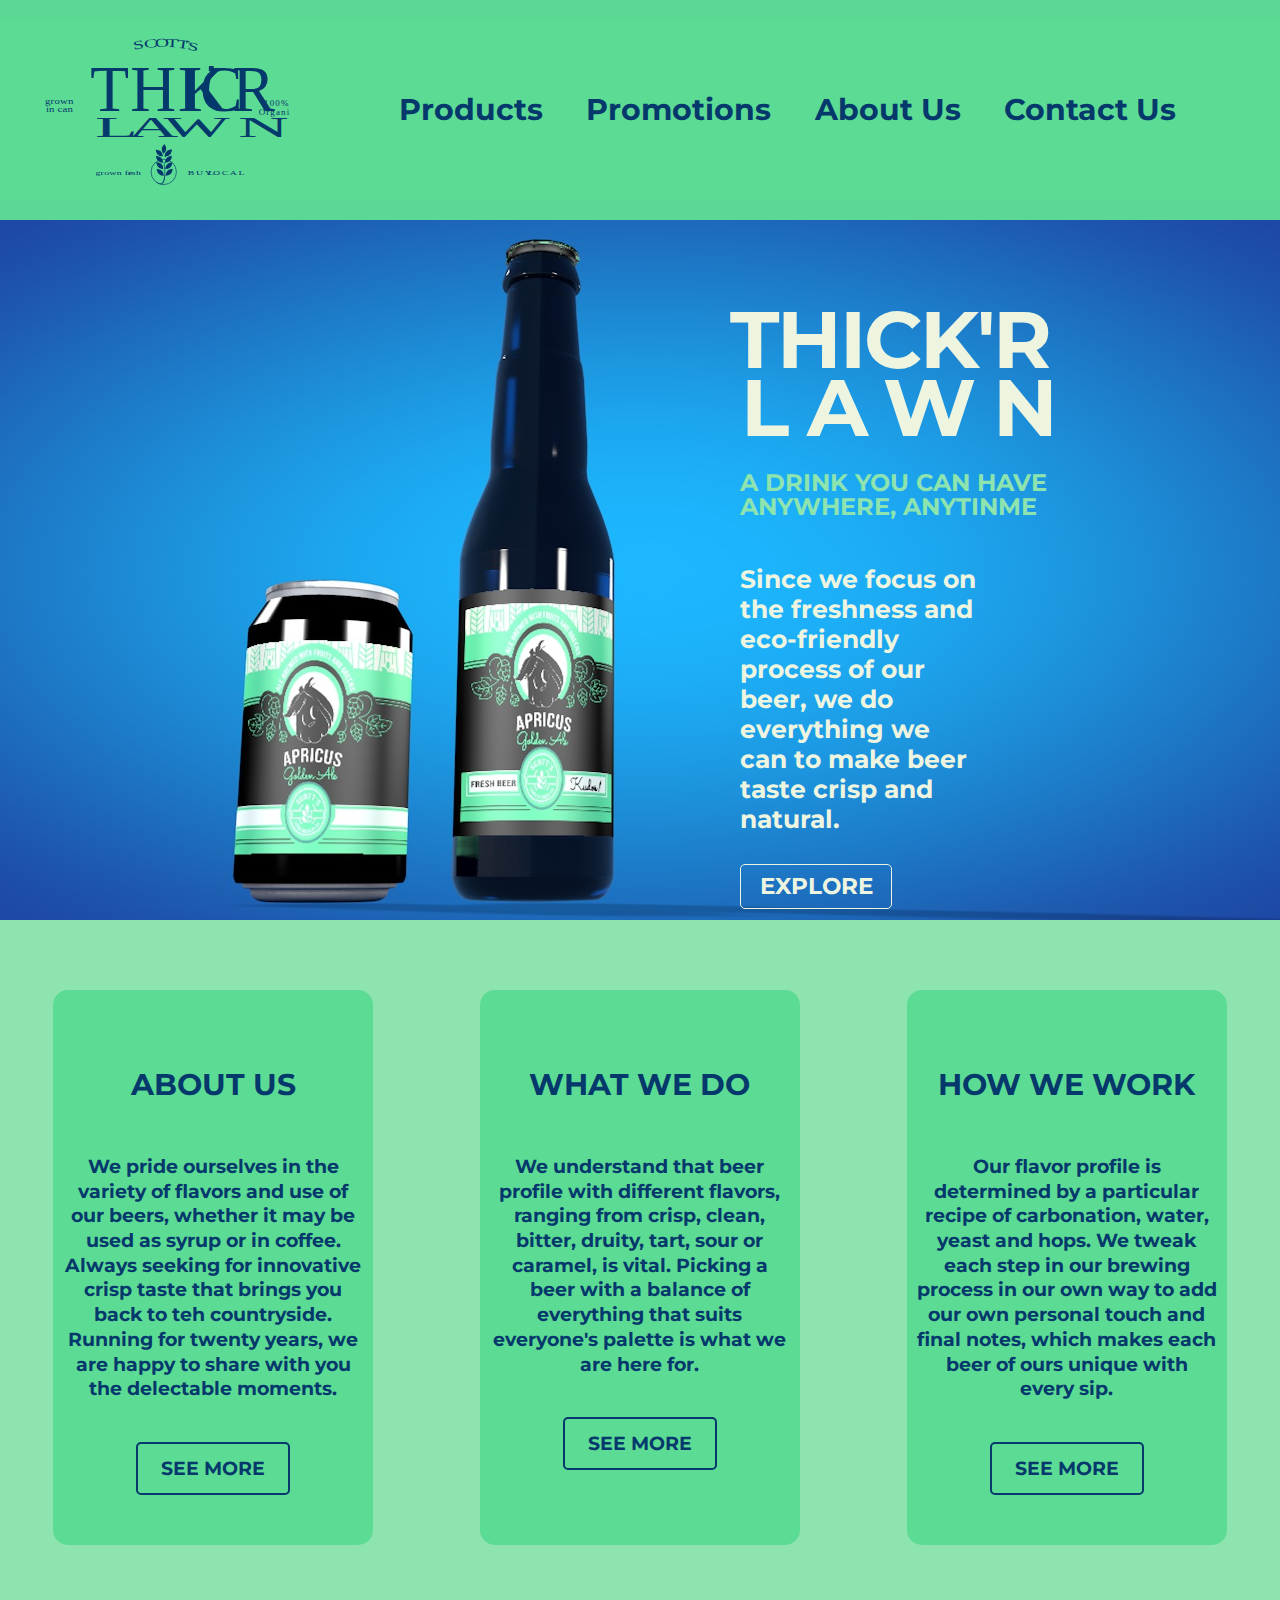
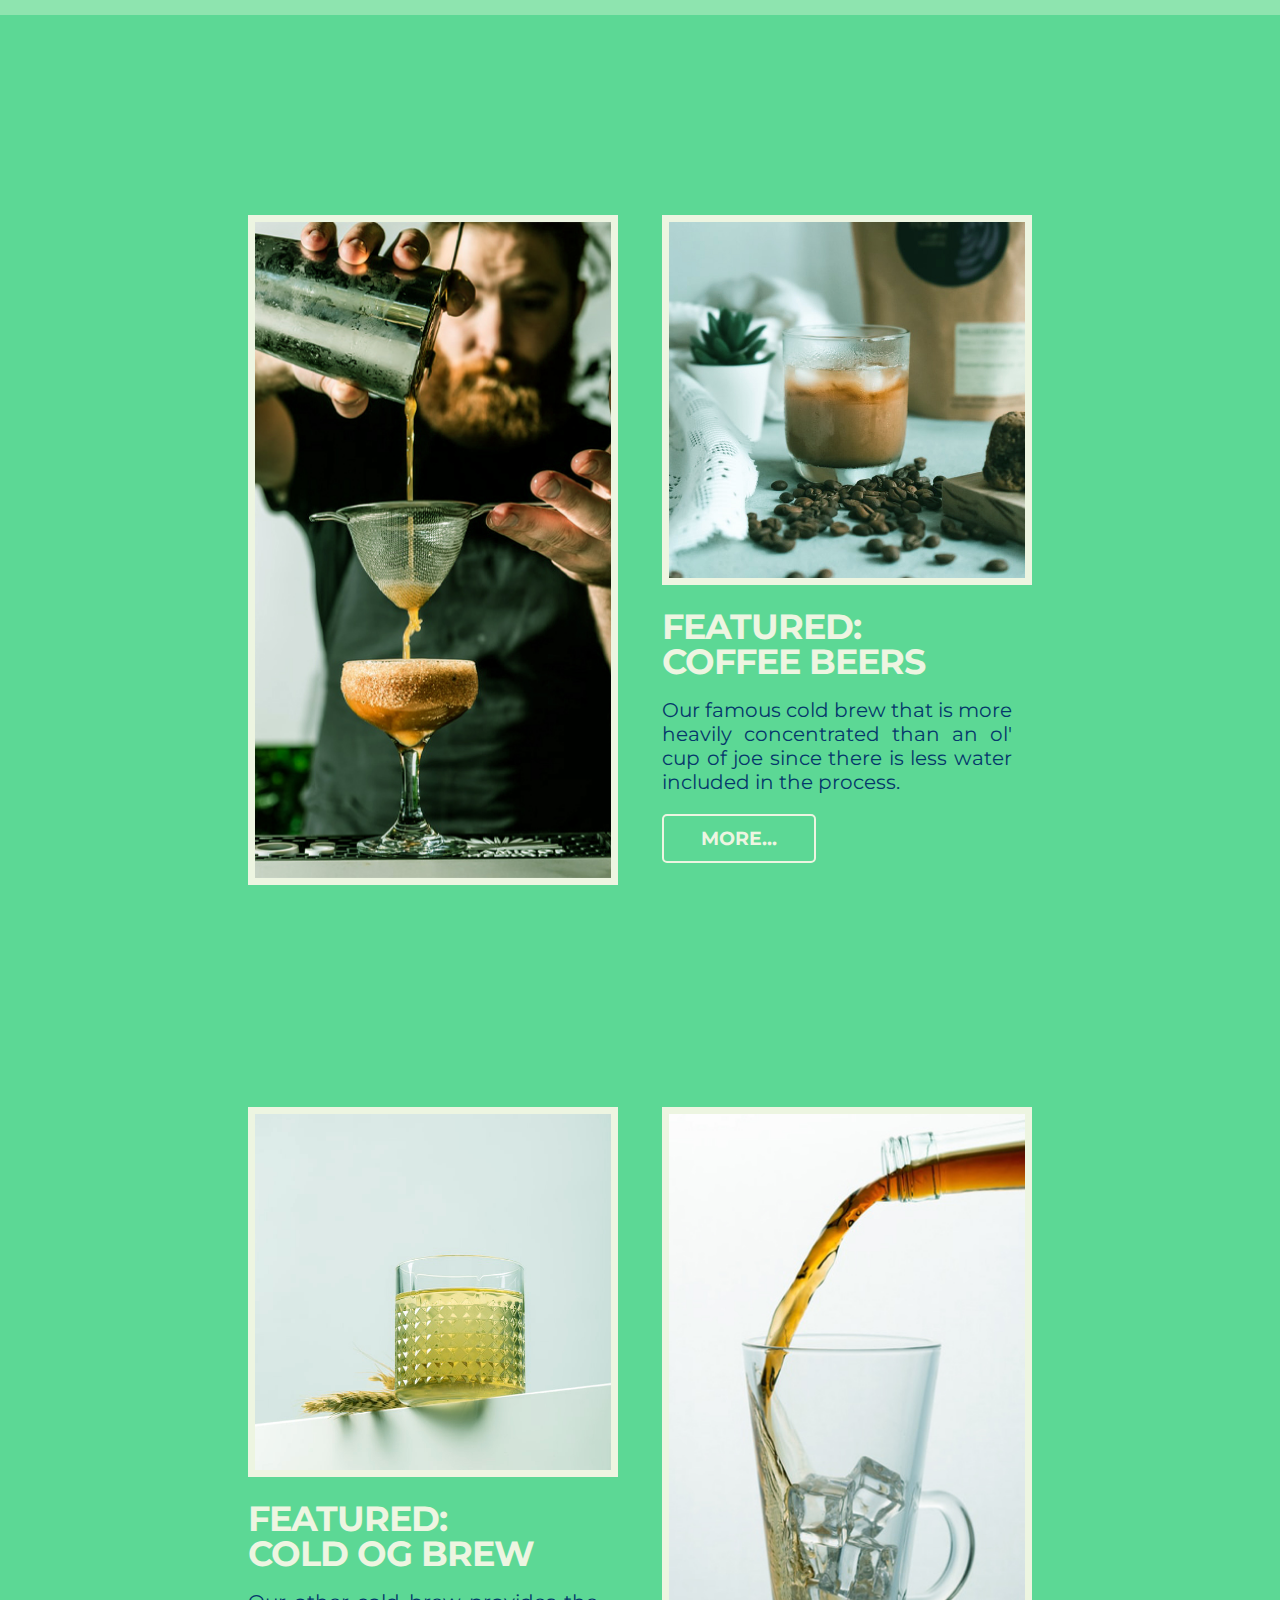
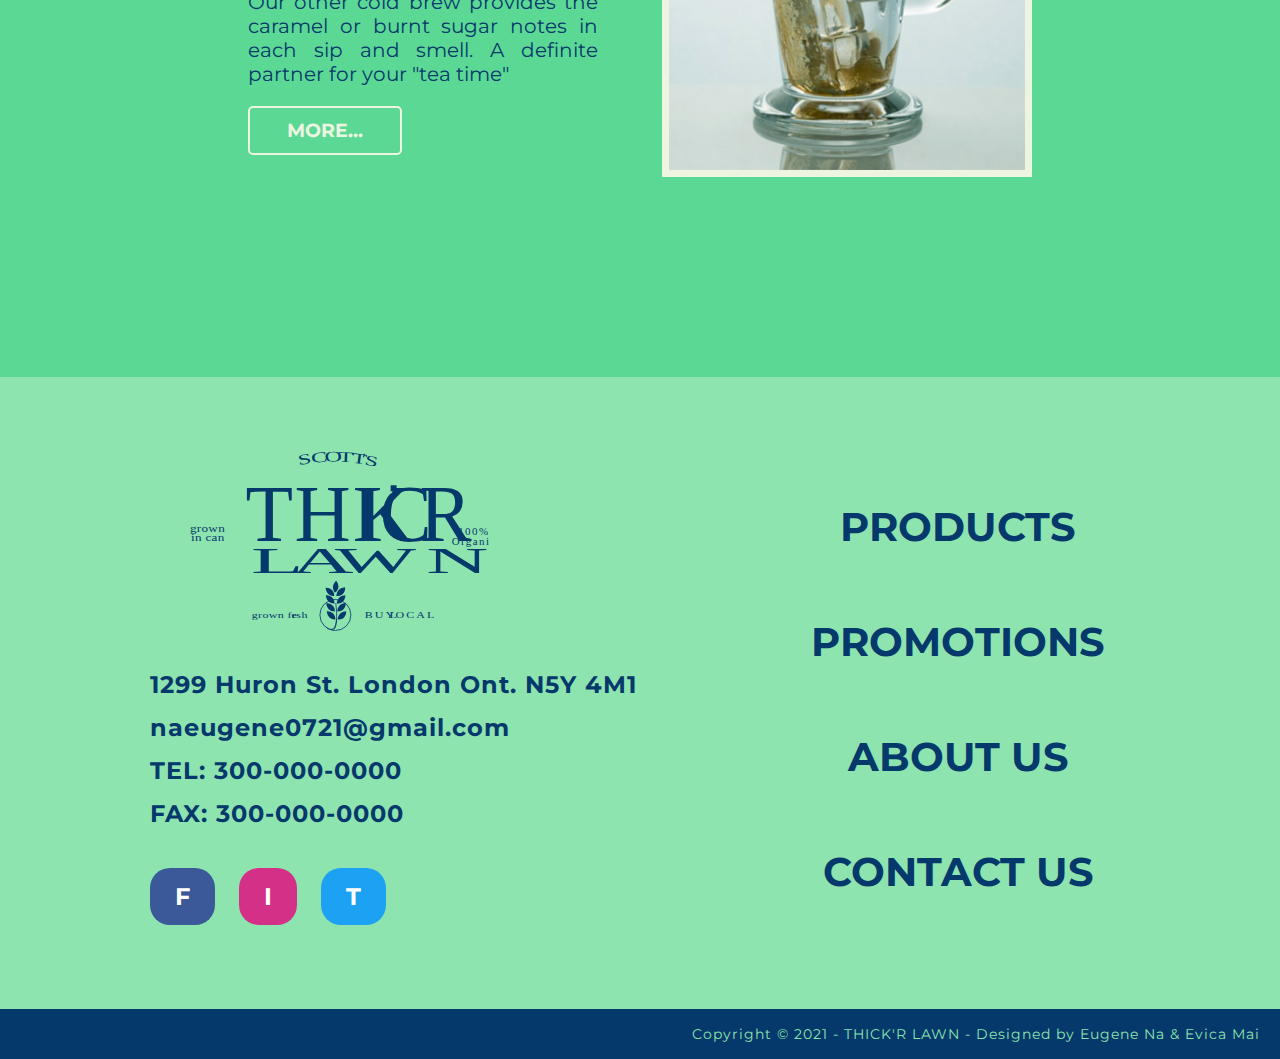
==== commit 70cf4c30: "Updated info again" ====
--- a/index.html
+++ b/index.html
@@ -96,7 +96,9 @@
 						<p>
 							We pride ourselves in the variety of flavors and use of our beers,
 						  whether it may be used as syrup or in coffee. Always seeking for
-							innovative crisp taste that reminds you of nature.
+							innovative crisp taste that brings you back to teh countryside.
+							Running for twenty years, we are happy to share with you the delectable 
+							moments.
 						</p>
 						<a href="about.html" class="learn">SEE MORE</a>
 					</section>
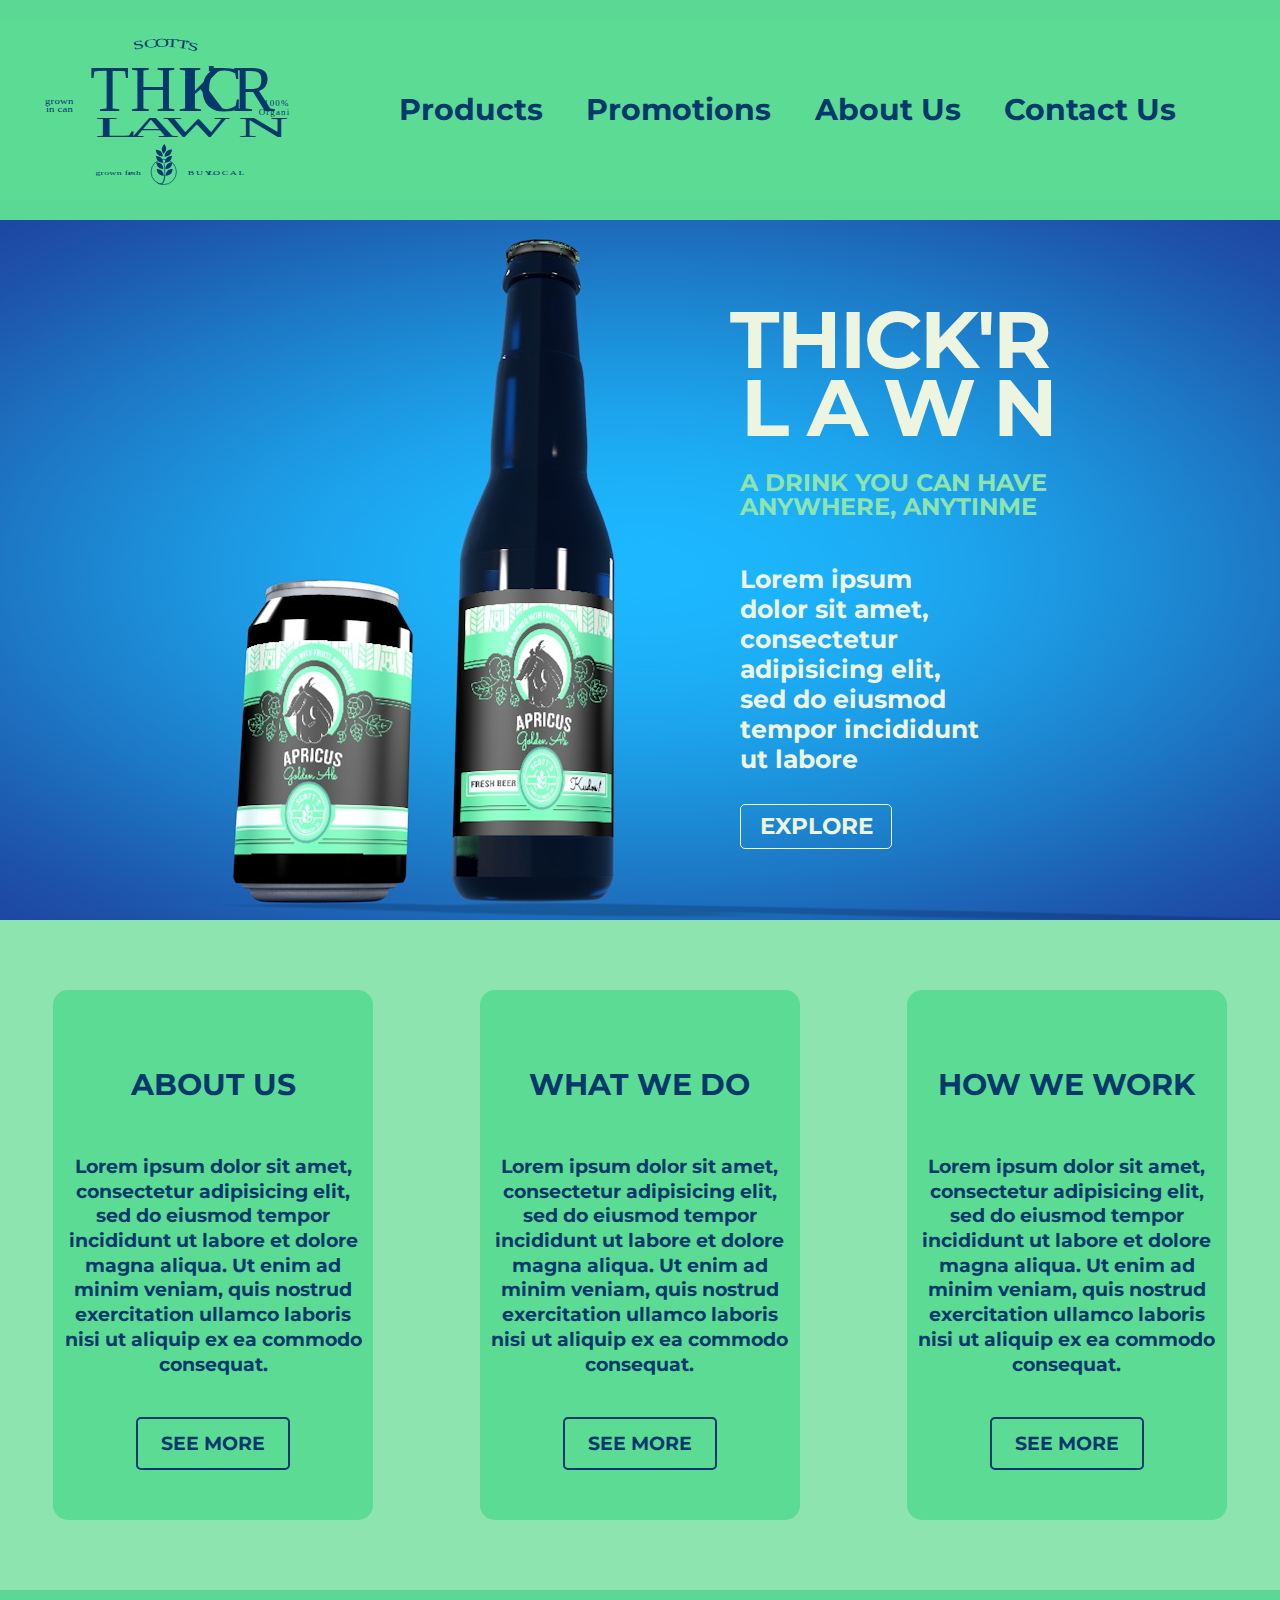
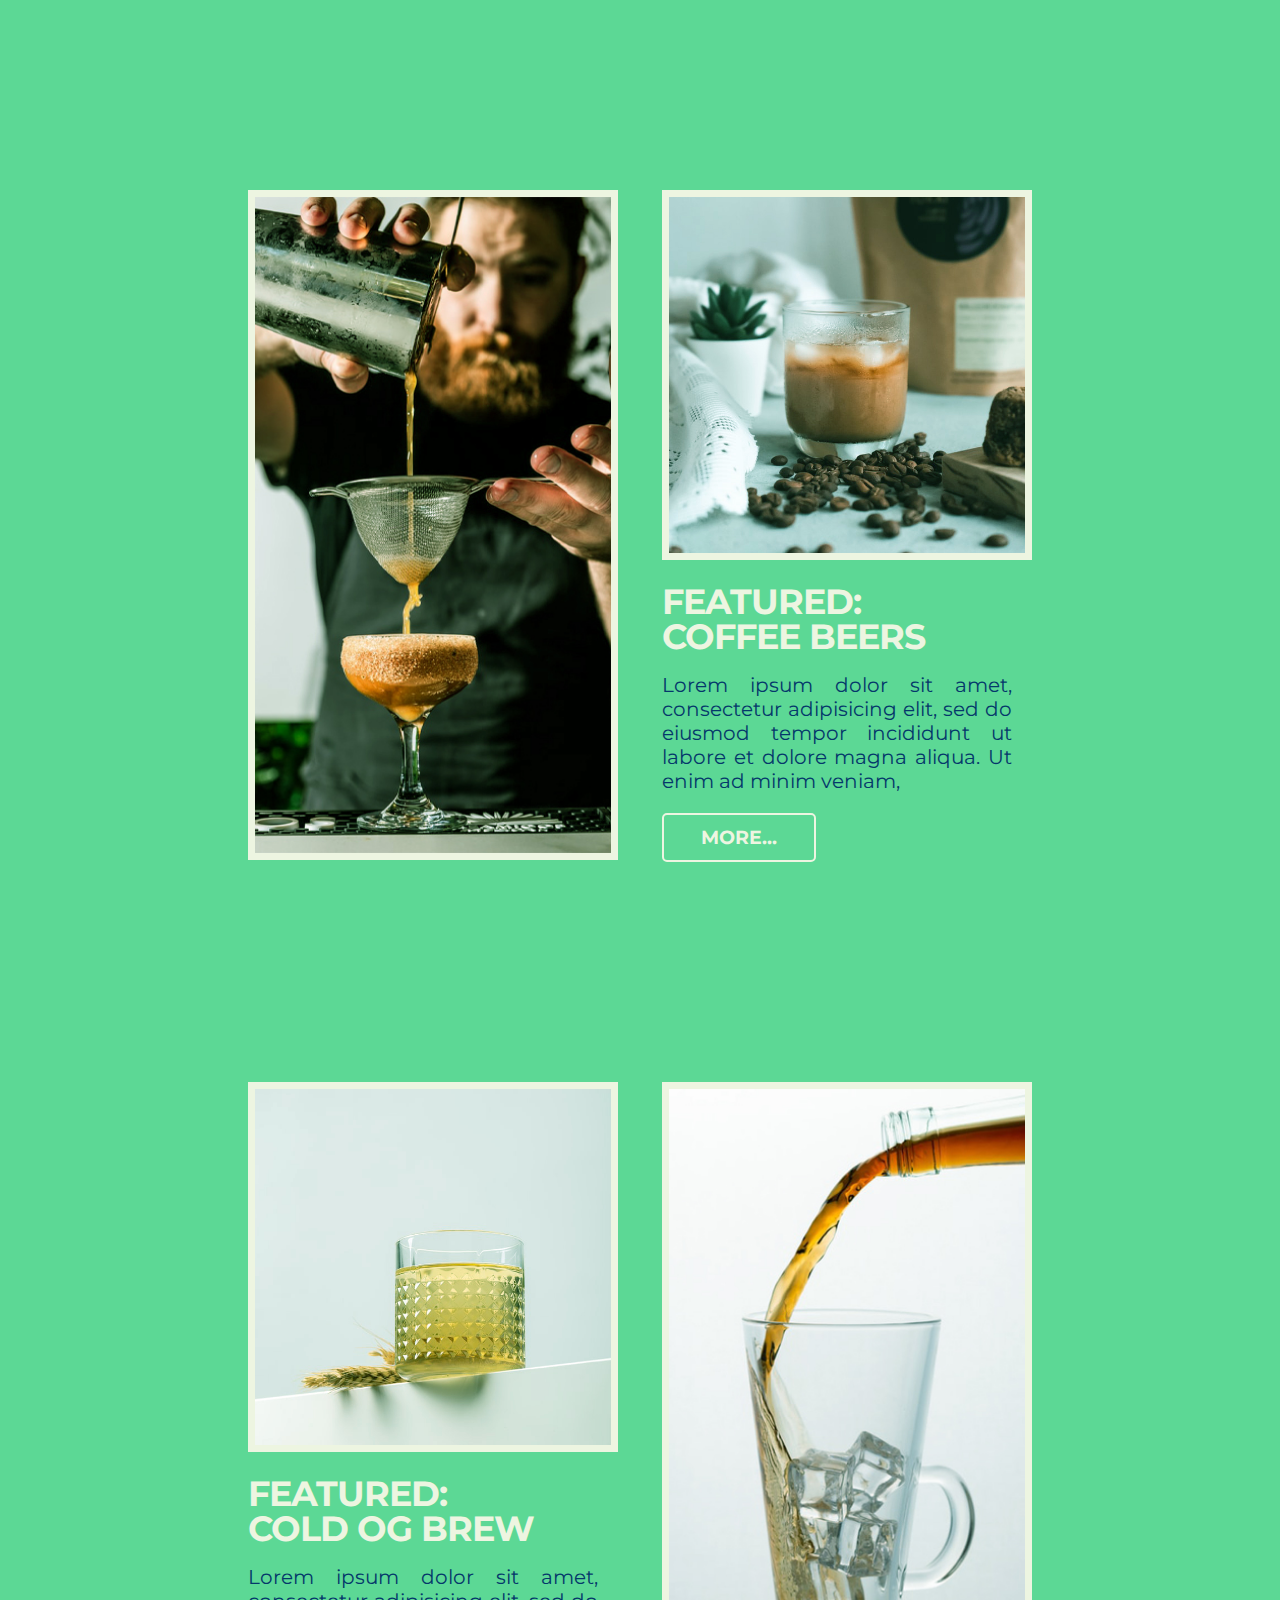
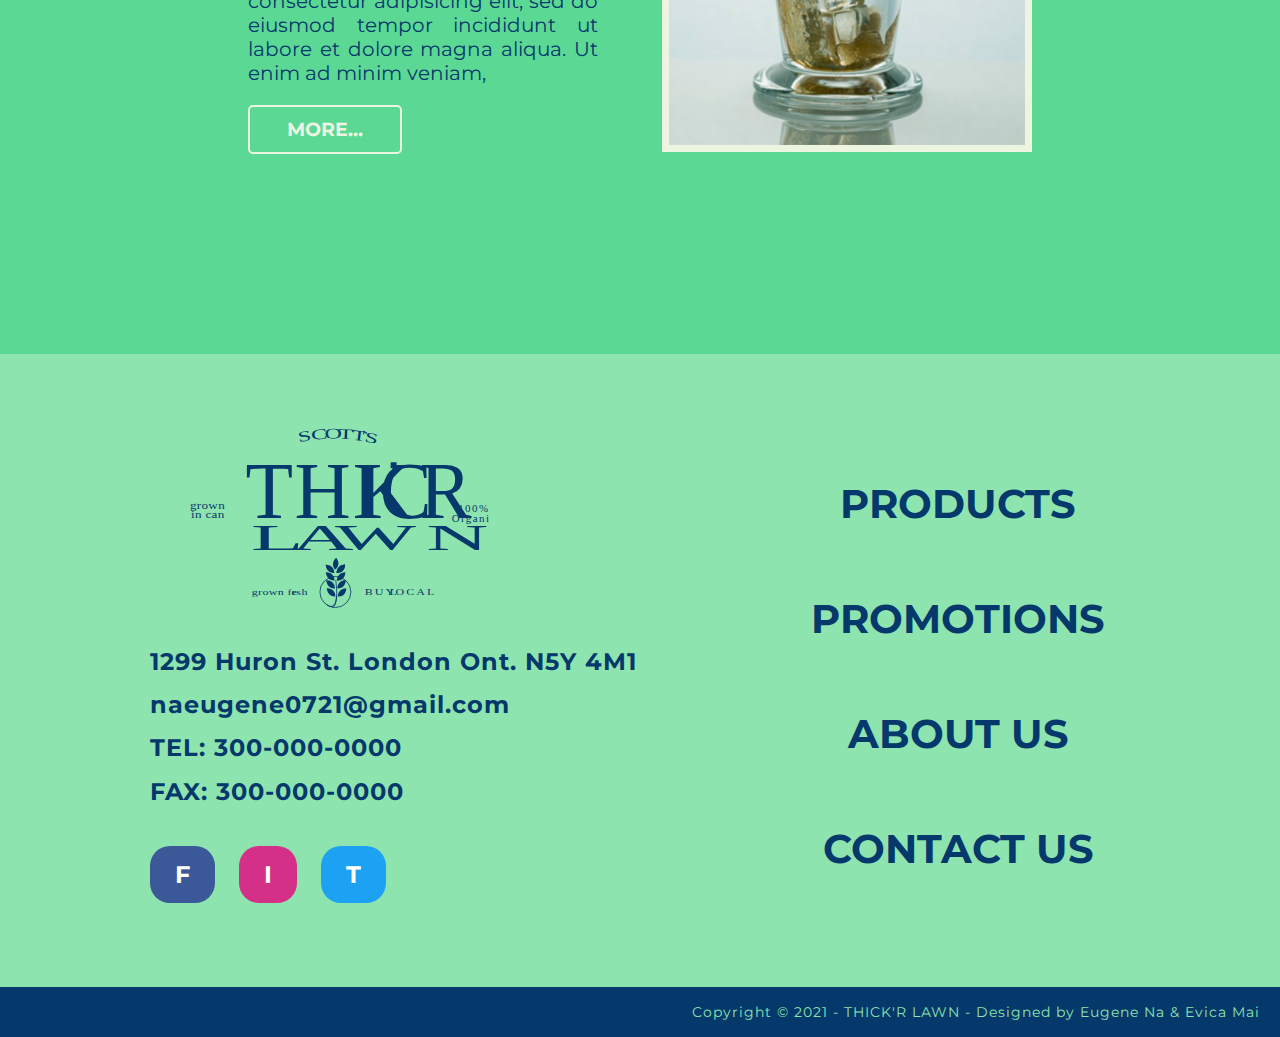
==== commit 7fd59a9c: "Last update" ====
--- a/index.html
+++ b/index.html
@@ -56,7 +56,7 @@
 				</section>
 
 				<section class="promo">
-				<h2 class="hidden">Promo Section</h2>
+				<h2 class="hidden">PC Promo Section</h2>
 					<img class="beerPromo" src="images/beer_promo.jpg" alt="Promo">
 					<section class="promoTxt">
 					<h3 class="hidden">Promo Text Box</h3>
@@ -65,15 +65,16 @@
 							<h4 class="lawn">LAWN</h4>
 							<h4 class="bbm">A DRINK YOU CAN HAVE<br>ANYWHERE, ANYTINME</h4>
 							<p>
-								Since we focus on the freshness and eco-friendly process of our beer, we do everything we can to make beer taste crisp and natural.
+								Lorem ipsum dolor sit amet, consectetur adipisicing elit, sed do eiusmod
+								tempor incididunt ut labore
 							</p>
 							<a href="promo.html" class="explore">EXPLORE</a>
-						</section>
+						</section>						
 					</section>
 				</section>
 
 				<section class="mPromo">
-				<h2 class="hidden">Promo Section</h2>
+				<h2 class="hidden">Mobile Promo Section</h2>
 					<img class="beerPromo" src="images/beer_promo.jpg" alt="Promo">
 					<section class="mPromoTxt">
 					<h3 class="hidden">Promo Text Box</h3>
@@ -82,10 +83,11 @@
 							<h4 class="lawn">LAWN</h4>
 							<h4 class="bbm">A DRINK YOU CAN HAVE<br>ANYWHERE, ANYTINME</h4>
 							<p>
-								Creating more aroma and flavour as they are stored or immediately drink. It's all up to you to enjoy anytime, anywhere.
+								Lorem ipsum dolor sit amet, consectetur adipisicing elit, sed do eiusmod
+								tempor incididunt ut labore
 							</p>
 							<a href="promo.html" class="explore">EXPLORE</a>
-						</section>
+						</section>						
 					</section>
 				</section>
 
@@ -94,11 +96,10 @@
 					<section>
 						<h2>ABOUT US</h2>
 						<p>
-							We pride ourselves in the variety of flavors and use of our beers,
-						  whether it may be used as syrup or in coffee. Always seeking for
-							innovative crisp taste that brings you back to teh countryside.
-							Running for twenty years, we are happy to share with you the delectable 
-							moments.
+							Lorem ipsum dolor sit amet, consectetur adipisicing elit, sed do eiusmod
+							tempor incididunt ut labore et dolore magna aliqua. Ut enim ad minim veniam,
+							quis nostrud exercitation ullamco laboris nisi ut aliquip ex ea commodo
+							consequat.
 						</p>
 						<a href="about.html" class="learn">SEE MORE</a>
 					</section>
@@ -106,10 +107,10 @@
 					<section>
 						<h2>WHAT WE DO</h2>
 						<p>
-							We understand that beer profile with different flavors, ranging
-							from crisp, clean, bitter, druity, tart, sour or caramel, is vital.
-							Picking a beer with a balance of everything that suits everyone's
-							palette is what we are here for.
+							Lorem ipsum dolor sit amet, consectetur adipisicing elit, sed do eiusmod
+							tempor incididunt ut labore et dolore magna aliqua. Ut enim ad minim veniam,
+							quis nostrud exercitation ullamco laboris nisi ut aliquip ex ea commodo
+							consequat.
 						</p>
 						<a href="about.html" class="learn">SEE MORE</a>
 					</section>
@@ -117,10 +118,10 @@
 					<section>
 						<h2>HOW WE WORK</h2>
 						<p>
-							Our flavor profile is determined by a particular recipe of
-							carbonation, water, yeast and hops. We tweak each step in our
-							brewing process in our own way to add our own personal touch and
-							final notes, which makes each beer of ours unique with every sip.
+							Lorem ipsum dolor sit amet, consectetur adipisicing elit, sed do eiusmod
+							tempor incididunt ut labore et dolore magna aliqua. Ut enim ad minim veniam,
+							quis nostrud exercitation ullamco laboris nisi ut aliquip ex ea commodo
+							consequat.
 						</p>
 						<a href="about.html" class="learn">SEE MORE</a>
 					</section>
@@ -137,8 +138,8 @@
 						<img class="pro1Img2" src="images/coffee_beer.jpg" alt="Product1 Image2">
 						<h3>FEATURED:<br>COFFEE BEERS</h3>
 						<p>
-							Our famous cold brew that is more heavily concentrated than an ol'
-							cup of joe since there is less water included in the process.
+							Lorem ipsum dolor sit amet, consectetur adipisicing elit, sed do eiusmod
+							tempor incididunt ut labore et dolore magna aliqua. Ut enim ad minim veniam,
 						</p>
 						<a href="production.html" class="more1">MORE...</a>
 					</section>
@@ -149,16 +150,16 @@
 						<img class="pro2Img1" src="images/distilled_beer.jpg" alt="Product1 Image2">
 						<h3>FEATURED:<br>COLD OG BREW</h3>
 						<p>
-							Our other cold brew provides the caramel or burnt sugar notes in
-							each sip and smell. A definite partner for your "tea time"
+							Lorem ipsum dolor sit amet, consectetur adipisicing elit, sed do eiusmod
+							tempor incididunt ut labore et dolore magna aliqua. Ut enim ad minim veniam,
 						</p>
 						<a href="production.html" class="more2">MORE...</a>
-					</section>
+					</section>	
 					<section>
 					<h3 class="hidden">Product 2 Image 2</h3>
 						<img class="pro2Img2" src="images/product2img2.jpg" alt="Product2 Image2">
-					</section>
-				</section>
+					</section>		
+				</section>					
 
 			</main>
 
@@ -205,4 +206,4 @@
 
 		<script src="js/main.js"></script>
 	</body>
-</html>
+</html>--- a/css/main.css
+++ b/css/main.css
@@ -1299,14 +1299,14 @@
 		letter-spacing: -1px;
 		font-size: 70px;
 		font-weight: bold;
-		color: #fff;	
+		color: #fff;
 	}
 
 	.about1 p {
 		width: 420px;
 		margin-right: 22px;
 		line-height: 1.6;
-		font-size: 19px;
+		font-size: 23px;
 		color: #000;
 	}
 
@@ -1352,7 +1352,7 @@
 		width: 420px;
 		margin: 0px 0px 0px 22px;
 		line-height: 1.6;
-		font-size: 19px;
+		font-size: 22px;
 		color: #05386b;
 	}
 }
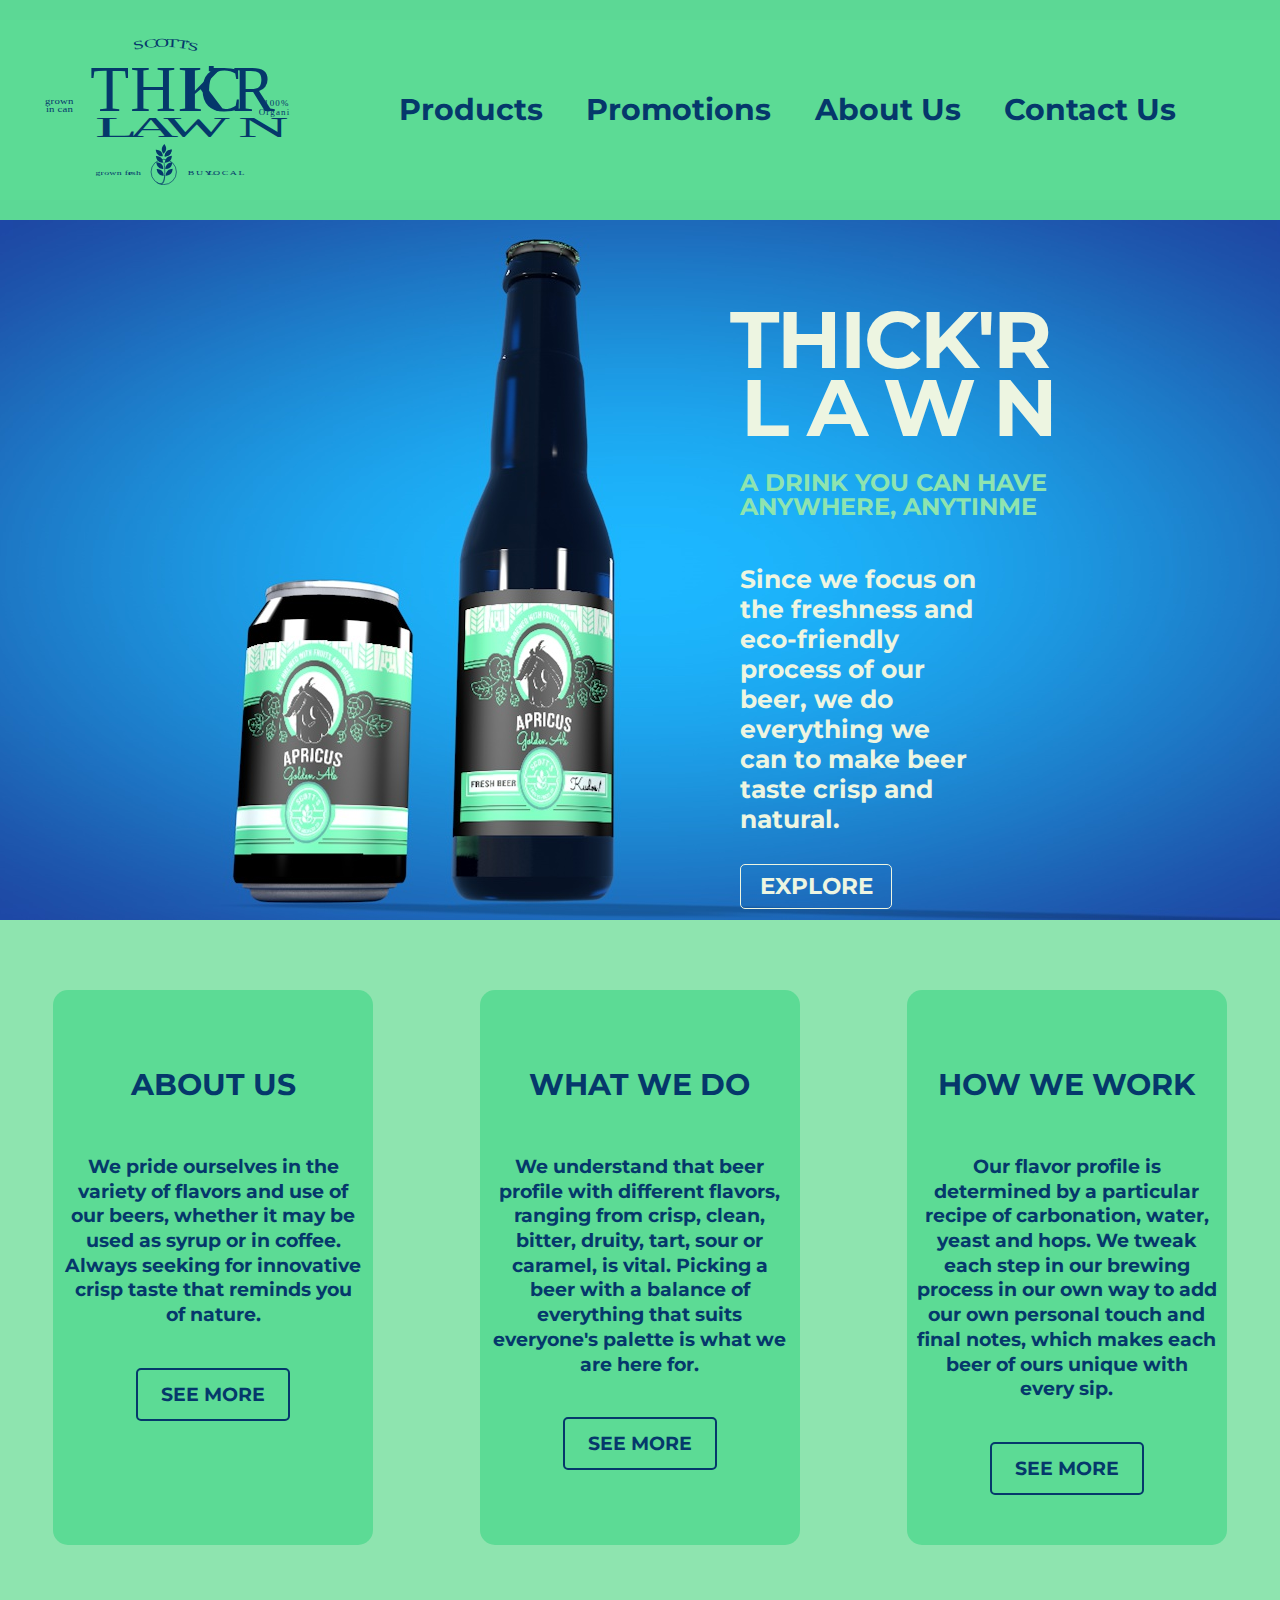
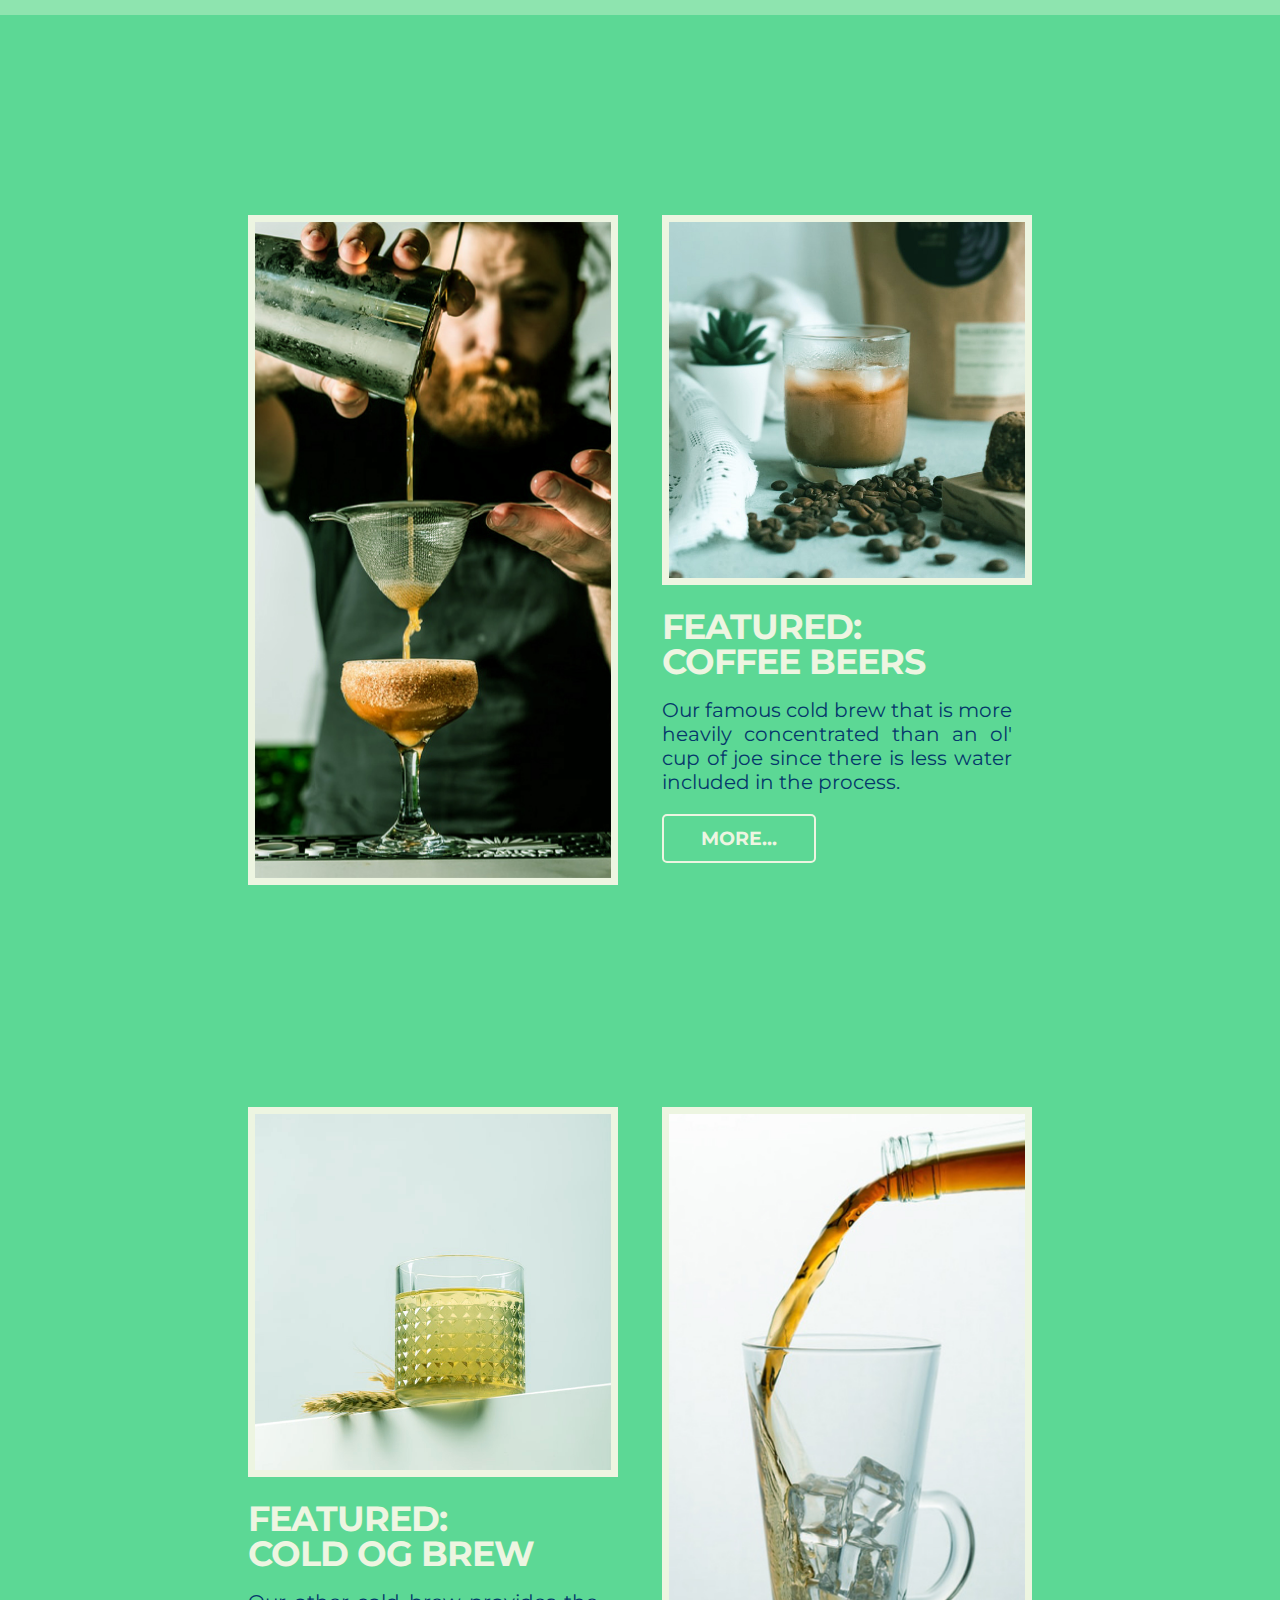
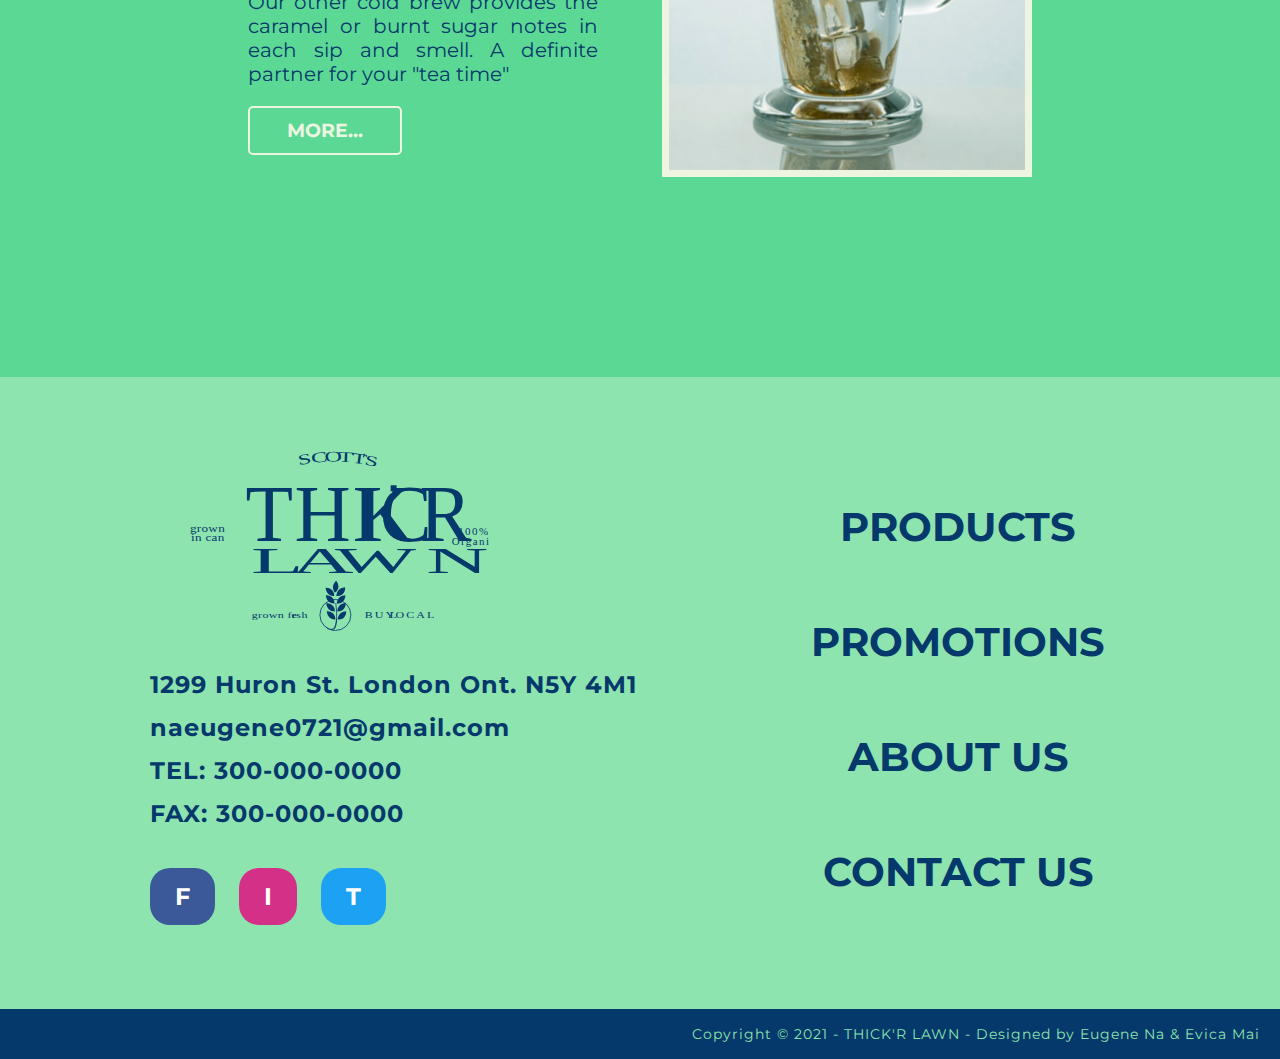
==== commit 99f7fc65: "Merge pull request #10 from Gene3829/dev.egn.lastUpdate" ====
--- a/index.html
+++ b/index.html
@@ -65,11 +65,10 @@
 							<h4 class="lawn">LAWN</h4>
 							<h4 class="bbm">A DRINK YOU CAN HAVE<br>ANYWHERE, ANYTINME</h4>
 							<p>
-								Lorem ipsum dolor sit amet, consectetur adipisicing elit, sed do eiusmod
-								tempor incididunt ut labore
+								Since we focus on the freshness and eco-friendly process of our beer, we do everything we can to make beer taste crisp and natural.
 							</p>
 							<a href="promo.html" class="explore">EXPLORE</a>
-						</section>						
+						</section>
 					</section>
 				</section>
 
@@ -83,11 +82,10 @@
 							<h4 class="lawn">LAWN</h4>
 							<h4 class="bbm">A DRINK YOU CAN HAVE<br>ANYWHERE, ANYTINME</h4>
 							<p>
-								Lorem ipsum dolor sit amet, consectetur adipisicing elit, sed do eiusmod
-								tempor incididunt ut labore
+								Creating more aroma and flavour as they are stored or immediately drink. It's all up to you to enjoy anytime, anywhere.
 							</p>
 							<a href="promo.html" class="explore">EXPLORE</a>
-						</section>						
+						</section>
 					</section>
 				</section>
 
@@ -96,10 +94,9 @@
 					<section>
 						<h2>ABOUT US</h2>
 						<p>
-							Lorem ipsum dolor sit amet, consectetur adipisicing elit, sed do eiusmod
-							tempor incididunt ut labore et dolore magna aliqua. Ut enim ad minim veniam,
-							quis nostrud exercitation ullamco laboris nisi ut aliquip ex ea commodo
-							consequat.
+							We pride ourselves in the variety of flavors and use of our beers,
+						  whether it may be used as syrup or in coffee. Always seeking for
+							innovative crisp taste that reminds you of nature.
 						</p>
 						<a href="about.html" class="learn">SEE MORE</a>
 					</section>
@@ -107,10 +104,10 @@
 					<section>
 						<h2>WHAT WE DO</h2>
 						<p>
-							Lorem ipsum dolor sit amet, consectetur adipisicing elit, sed do eiusmod
-							tempor incididunt ut labore et dolore magna aliqua. Ut enim ad minim veniam,
-							quis nostrud exercitation ullamco laboris nisi ut aliquip ex ea commodo
-							consequat.
+							We understand that beer profile with different flavors, ranging
+							from crisp, clean, bitter, druity, tart, sour or caramel, is vital.
+							Picking a beer with a balance of everything that suits everyone's
+							palette is what we are here for.
 						</p>
 						<a href="about.html" class="learn">SEE MORE</a>
 					</section>
@@ -118,10 +115,10 @@
 					<section>
 						<h2>HOW WE WORK</h2>
 						<p>
-							Lorem ipsum dolor sit amet, consectetur adipisicing elit, sed do eiusmod
-							tempor incididunt ut labore et dolore magna aliqua. Ut enim ad minim veniam,
-							quis nostrud exercitation ullamco laboris nisi ut aliquip ex ea commodo
-							consequat.
+							Our flavor profile is determined by a particular recipe of
+							carbonation, water, yeast and hops. We tweak each step in our
+							brewing process in our own way to add our own personal touch and
+							final notes, which makes each beer of ours unique with every sip.
 						</p>
 						<a href="about.html" class="learn">SEE MORE</a>
 					</section>
@@ -138,8 +135,8 @@
 						<img class="pro1Img2" src="images/coffee_beer.jpg" alt="Product1 Image2">
 						<h3>FEATURED:<br>COFFEE BEERS</h3>
 						<p>
-							Lorem ipsum dolor sit amet, consectetur adipisicing elit, sed do eiusmod
-							tempor incididunt ut labore et dolore magna aliqua. Ut enim ad minim veniam,
+							Our famous cold brew that is more heavily concentrated than an ol'
+							cup of joe since there is less water included in the process.
 						</p>
 						<a href="production.html" class="more1">MORE...</a>
 					</section>
@@ -150,16 +147,16 @@
 						<img class="pro2Img1" src="images/distilled_beer.jpg" alt="Product1 Image2">
 						<h3>FEATURED:<br>COLD OG BREW</h3>
 						<p>
-							Lorem ipsum dolor sit amet, consectetur adipisicing elit, sed do eiusmod
-							tempor incididunt ut labore et dolore magna aliqua. Ut enim ad minim veniam,
+							Our other cold brew provides the caramel or burnt sugar notes in
+							each sip and smell. A definite partner for your "tea time"
 						</p>
 						<a href="production.html" class="more2">MORE...</a>
-					</section>	
+					</section>
 					<section>
 					<h3 class="hidden">Product 2 Image 2</h3>
 						<img class="pro2Img2" src="images/product2img2.jpg" alt="Product2 Image2">
-					</section>		
-				</section>					
+					</section>
+				</section>
 
 			</main>
 
@@ -206,4 +203,4 @@
 
 		<script src="js/main.js"></script>
 	</body>
-</html>+</html>
